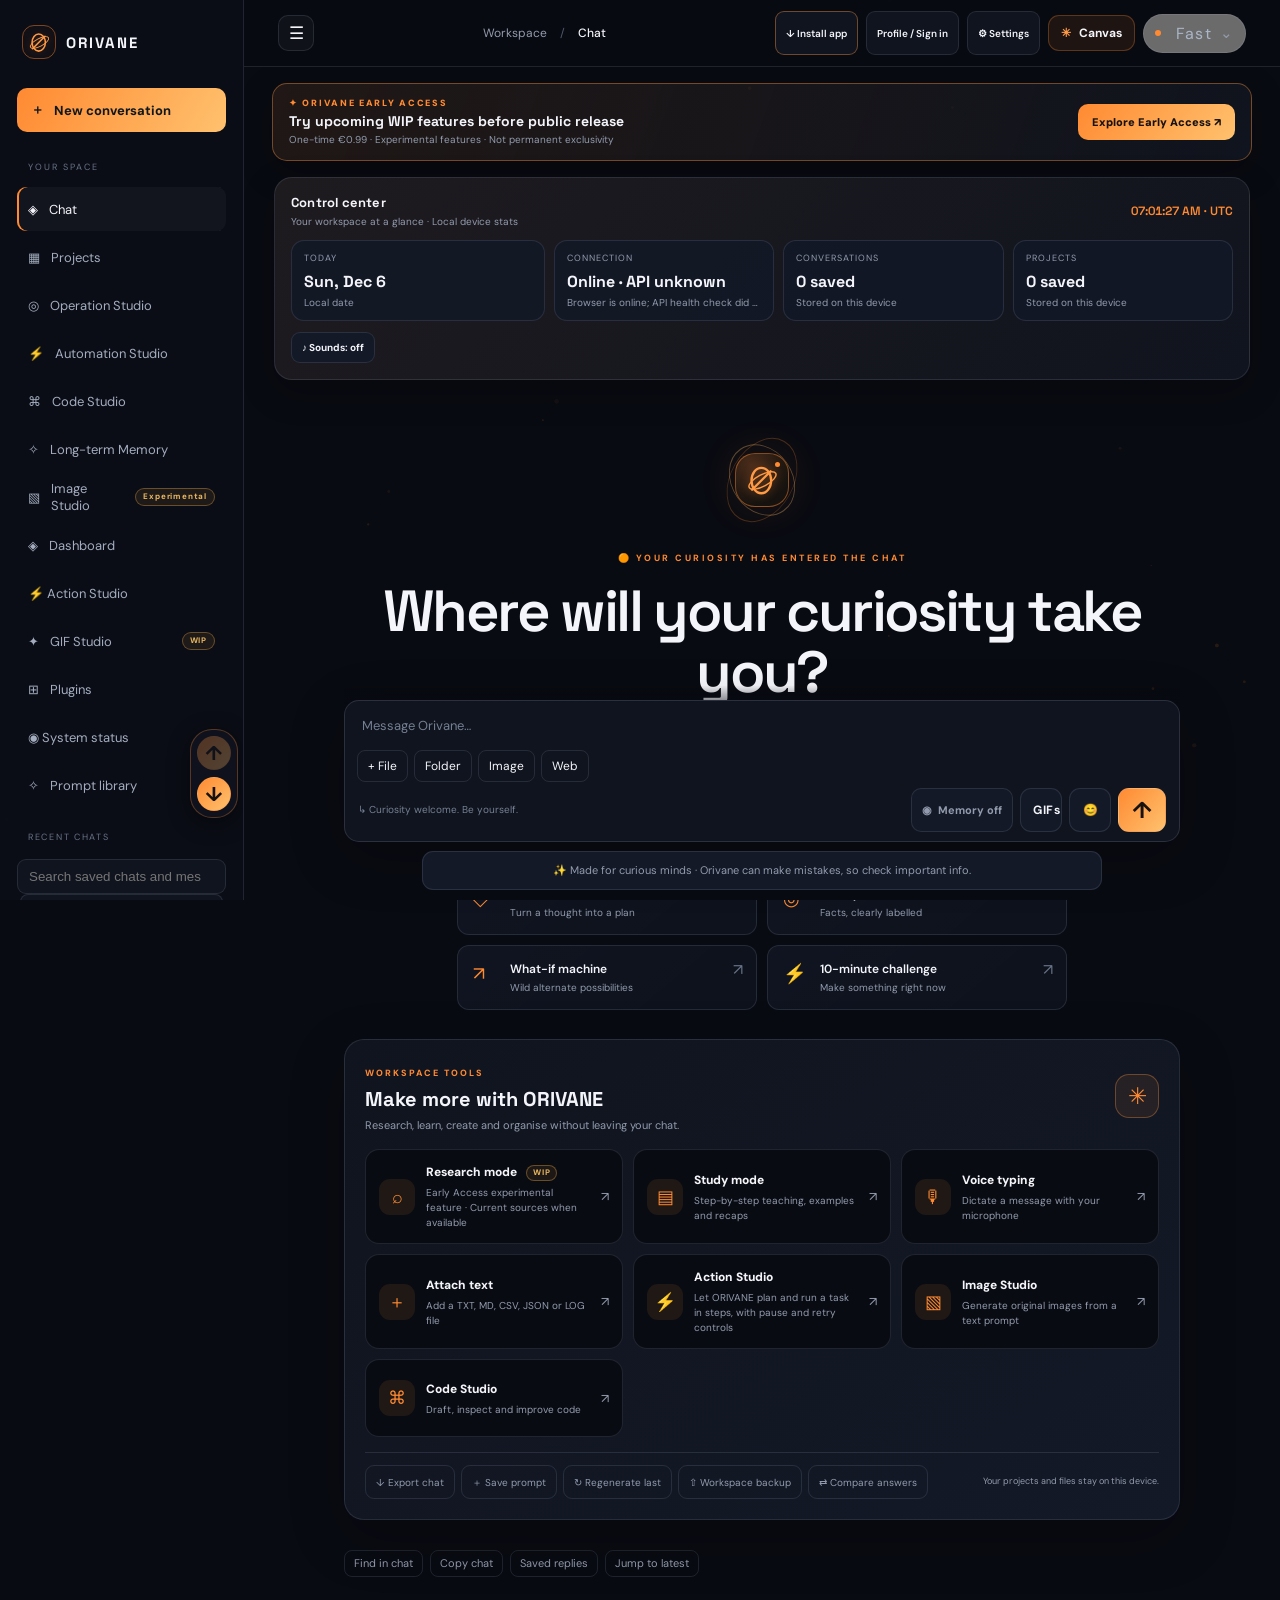
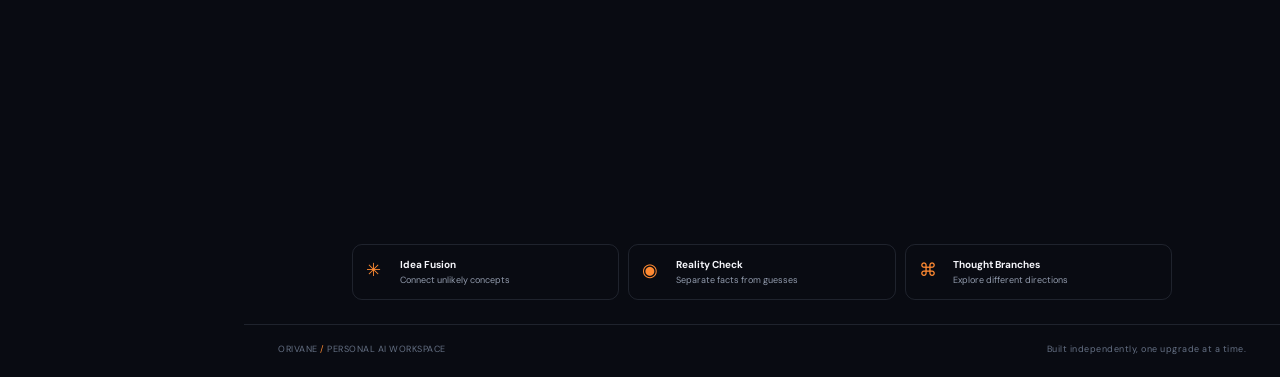
==== index.html @ a706a82d "Enable new rich chat tools and cover them with browser regression tests" ====
<!doctype html><html lang="en"><head><meta charset="UTF-8"><meta name="viewport" content="width=device-width,initial-scale=1"><meta name="theme-color" content="#100b08"><meta name="application-name" content="ORIVANE"><meta name="mobile-web-app-capable" content="yes"><meta name="apple-mobile-web-app-capable" content="yes"><meta name="apple-mobile-web-app-title" content="ORIVANE"><meta name="apple-mobile-web-app-status-bar-style" content="black-translucent"><link rel="manifest" href="./manifest.json"><link rel="icon" type="image/svg+xml" href="./orivane-icon.svg"><link rel="icon" href="data:image/svg+xml,%3Csvg xmlns=%22http://www.w3.org/2000/svg%22 viewBox=%220 0 64 64%22%3E%3Crect width=%2264%22 height=%2264%22 rx=%2218%22 fill=%22%23100b08%22/%3E%3Cellipse cx=%2230%22 cy=%2232%22 rx=%2217%22 ry=%2222%22 fill=%22none%22 stroke=%22%23ff8a32%22 stroke-width=%226%22/%3E%3Cpath d=%22M14 48 46 16%22 stroke=%22%23ffb15c%22 stroke-width=%226%22 stroke-linecap=%22round%22/%3E%3Cellipse cx=%2232%22 cy=%2232%22 rx=%2226%22 ry=%2210%22 fill=%22none%22 stroke=%22%23ffd09a%22 stroke-width=%223%22 transform=%22rotate(-28 32 32)%22/%3E%3C/svg%3E"><link rel="apple-touch-icon" href="data:image/svg+xml,%3Csvg xmlns=%22http://www.w3.org/2000/svg%22 viewBox=%220 0 64 64%22%3E%3Crect width=%2264%22 height=%2264%22 rx=%2216%22 fill=%22%23100b08%22/%3E%3Cpath d=%22M18 15h28v34H18z%22 fill=%22none%22 stroke=%22%23ff8a32%22 stroke-width=%225%22 rx=%2214%22/%3E%3Cpath d=%22M16 47 48 17%22 stroke=%22%23fff0df%22 stroke-width=%227%22 stroke-linecap=%22round%22/%3E%3Cellipse cx=%2232%22 cy=%2232%22 rx=%2227%22 ry=%2210%22 fill=%22none%22 stroke=%22%23ffb15c%22 stroke-width=%224%22 transform=%22rotate(-28 32 32)%22/%3E%3C/svg%3E"><meta name="description" content="ORIVANE is an independent experimental AI assistant and creative workspace for asking questions, exploring ideas, learning, and building projects."><meta name="keywords" content="ORIVANE, ORIVANE AI, AI assistant, creative AI workspace, idea assistant"><meta name="author" content="ORIVANE project"><meta name="robots" content="index,follow,max-image-preview:large"><link rel="canonical" href="https://jessicaridelle-beep.github.io/Nexus-ai/"><meta property="og:type" content="website"><meta property="og:site_name" content="ORIVANE"><meta property="og:title" content="ORIVANE — Independent AI Assistant"><meta property="og:description" content="An independent experimental AI assistant and creative workspace for questions, ideas, learning, and projects."><meta property="og:url" content="https://jessicaridelle-beep.github.io/Nexus-ai/"><meta name="twitter:card" content="summary"><meta name="twitter:title" content="ORIVANE — Independent AI Assistant"><meta name="twitter:description" content="Explore ideas, ask questions, learn, and build with ORIVANE."><script type="application/ld+json">{"@context":"https://schema.org","@graph":[{"@type":"WebSite","name":"ORIVANE","alternateName":"ORIVANE AI","url":"https://jessicaridelle-beep.github.io/Nexus-ai/","description":"An independent experimental AI assistant and creative workspace for questions, ideas, learning, and projects."},{"@type":"SoftwareApplication","name":"ORIVANE","alternateName":"ORIVANE AI","applicationCategory":"ProductivityApplication","operatingSystem":"Web","url":"https://jessicaridelle-beep.github.io/Nexus-ai/","description":"An independent experimental AI assistant and creative workspace for asking questions, exploring ideas, learning, and building projects.","offers":{"@type":"Offer","price":"0","priceCurrency":"EUR"},"featureList":["AI chat","Idea exploration","Learning support","Creative project planning"]}]}</script><title>ORIVANE AI — Independent AI Assistant & Creative Workspace</title><link rel="stylesheet" href="style.css?v=47"><link rel="stylesheet" href="motion.css?v=1"><link rel="stylesheet" href="control-center.css?v=1"><link rel="stylesheet" href="canvas.css?v=2"><link rel="stylesheet" href="owner-panel.css?v=3"></head><body>
<aside class="sidebar" id="sidebar"><a class="brand" href="#"><span class="brand-mark" aria-hidden="true"><svg viewBox="0 0 64 64"><ellipse cx="30" cy="32" rx="17" ry="22"/><path d="M14 48 46 16"/><ellipse class="logo-loop" cx="32" cy="32" rx="26" ry="10" transform="rotate(-28 32 32)"/></svg></span><span>ORI<span class="brand-accent">VANE</span></span></a><button class="new-chat" id="newChat">＋ <span>New conversation</span></button><div class="side-label">YOUR SPACE</div><button class="side-link active" data-view="chat">◈ <span>Chat</span></button><button class="side-link" data-view="projects" id="projectsOpen">▦ <span>Projects</span></button><button class="side-link" id="gifStudioOpen">✦ <span>GIF Studio</span> <span class="wip-badge">WIP</span></button><button class="side-link" id="pluginsOpen">⊞ <span>Plugins</span></button><button class="side-link" data-view="saved" id="savedPromptsOpen">✧ <span>Prompt library</span></button><div class="history-heading">RECENT CHATS</div><div id="chatHistory" class="chat-history"></div><div class="sidebar-bottom"><div class="online-dot"></div><div><b>Orivane core</b><small>Connected · Preview</small></div><button id="themeToggle" aria-label="Toggle light theme">◐</button></div></aside>
<main class="main"><header class="topbar"><button class="menu-button" id="menuButton">☰</button><div class="breadcrumbs">Workspace <span>/</span> <b id="currentPage">Chat</b></div><div class="top-right"><button type="button" class="header-action" id="profileOpen">Profile / Sign in</button><button type="button" class="header-action settings-action" id="settingsOpen" aria-label="Settings">⚙ Settings</button><button type="button" class="canvas-launcher" id="canvasOpen" title="Open your latest Canvas or start a new one"><span class="canvas-spark">✳</span> Canvas</button><div class="mode-picker-wrap"><button type="button" class="model-pill mode-picker" id="modePicker" aria-haspopup="listbox" aria-expanded="false"><i></i><span id="modePickerLabel">Fast</span><span aria-hidden="true">⌄</span></button><div class="mode-menu" id="modeMenu" role="listbox" aria-label="Choose response mode" hidden><button type="button" class="mode-option active" data-mode="fast" role="option" aria-selected="true"><b>⚡ Fast</b><small>Quick replies for everyday chat</small></button><button type="button" class="mode-option" data-mode="thinking" role="option" aria-selected="false"><b>◈ Thinking</b><small>More careful, step-by-step answers</small></button><button type="button" class="mode-option" data-mode="pro" role="option" aria-selected="false"><b>✦ Pro</b><small>Detailed responses for complex tasks</small></button><p class="mode-menu-note">Each mode can use its own configured model; otherwise it falls back to the default.</p></div></div></div></header>
<div class="early-access-banner" id="earlyAccessBanner"><div><span class="early-access-kicker">✦ ORIVANE EARLY ACCESS</span><b>Try upcoming WIP features before public release</b><small>One-time €0.99 · Experimental features · Not permanent exclusivity</small></div><button type="button" id="earlyAccessOpen">Explore Early Access <span aria-hidden="true">↗</span></button></div>
<section class="chat-shell"><div class="welcome" id="welcome"><div class="orb-wrap"><div class="orb-ring"></div><div class="orb-ring ring-two"></div><div class="orb-core"><svg viewBox="0 0 64 64" aria-hidden="true"><ellipse cx="30" cy="32" rx="17" ry="22"/><path d="M14 48 46 16"/><ellipse class="logo-loop" cx="32" cy="32" rx="26" ry="10" transform="rotate(-28 32 32)"/></svg><span></span></div></div><div class="welcome-kicker">🟠 YOUR CURIOSITY HAS ENTERED THE CHAT</div><h1>Where will your<br><span>curiosity take you?</span></h1><p>Ideas, questions, weird what-ifs — bring the chaos. I’ll bring the orange energy. 🧡</p><div class="suggestions"><button class="suggestion" data-prompt="Give me 10 genuinely unusual, fun ideas for something I could build or try, with a one-line explanation for each."><span>✳</span><b>Idea explosion</b><small>10 unexpected ideas</small><i>↗</i></button><button class="suggestion" data-prompt="Teach me something fascinating in a simple way, then give me a fun example."><span>⌘</span><b>Teach me anything</b><small>A quick mind-expander</small><i>↗</i></button><button class="suggestion" data-prompt="Help me turn a rough idea into a cool project. Ask only what you need, then make a clear step-by-step plan."><span>◇</span><b>Build an idea</b><small>Turn a thought into a plan</small><i>↗</i></button><button class="suggestion" data-prompt="Give me a reality check on an idea: what is true, what is uncertain, and what could go wrong?"><span>◎</span><b>Reality check</b><small>Facts, clearly labelled</small><i>↗</i></button><button class="suggestion" data-prompt="Take a boring everyday object and invent 5 surprising, funny, or futuristic uses for it."><span>↗</span><b>What-if machine</b><small>Wild alternate possibilities</small><i>↗</i></button><button class="suggestion" data-prompt="Give me a mini challenge I can finish in 10 minutes that helps me learn or create something. Keep it safe and fun."><span>⚡</span><b>10-minute challenge</b><small>Make something right now</small><i>↗</i></button></div></div><section class="tool-dock" aria-label="ORIVANE tools">
<div class="tool-dock-heading"><div><span class="tool-dock-eyebrow">WORKSPACE TOOLS</span><h2>Make more with ORIVANE</h2><p>Research, learn, create and organise without leaving your chat.</p></div><span class="tool-dock-mark">✳</span></div>
<div class="tool-dock-grid">
<button type="button" class="tool-card" id="researchMode" aria-pressed="false"><span class="tool-card-icon">⌕</span><span><b>Research mode <span class="wip-badge">WIP</span></b><small>Early Access experimental feature · Current sources when available</small></span><i>↗</i></button>
<button type="button" class="tool-card" id="studyMode" aria-pressed="false"><span class="tool-card-icon">▤</span><span><b>Study mode</b><small>Step-by-step teaching, examples and recaps</small></span><i>↗</i></button>
<button type="button" class="tool-card" id="voiceInput"><span class="tool-card-icon">🎙</span><span><b>Voice typing</b><small>Dictate a message with your microphone</small></span><i>↗</i></button>
<button type="button" class="tool-card" id="attachTextButton"><span class="tool-card-icon">＋</span><span><b>Attach text</b><small>Add a TXT, MD, CSV, JSON or LOG file</small></span><i>↗</i></button>


<button type="button" class="tool-card" id="actionStudioToolOpen"><span class="tool-card-icon">⚡</span><span><b>Action Studio</b><small>Let ORIVANE plan and run a task in steps, with pause and retry controls</small></span><i>↗</i></button><button type="button" class="tool-card" data-studio-launch="image"><span class="tool-card-icon">▧</span><span><b>Image Studio</b><small>Generate original images from a text prompt</small></span><i>↗</i></button><button type="button" class="tool-card" data-studio-launch="code"><span class="tool-card-icon">⌘</span><span><b>Code Studio</b><small>Draft, inspect and improve code</small></span><i>↗</i></button>

</div>
<div class="tool-dock-footer"><div class="tool-quick-actions"><button type="button" id="exportChat">↓ Export chat</button><button type="button" id="savePrompt">＋ Save prompt</button><button type="button" id="regenerateLast">↻ Regenerate last</button></div><span class="tool-dock-note">Your projects and files stay on this device.</span></div>
<input id="attachTextInput" type="file" accept=".txt,.md,.csv,.json,.log" hidden>
</section><div class="chat-content" id="chatContent" aria-live="polite"></div><section class="voice-mode" id="voiceMode" hidden aria-label="ORIVANE Voice Mode">
 <div class="voice-mode-top"><div><span class="voice-mode-kicker">ORIVANE LIVE</span><h2>Voice mode</h2><p>Talk naturally. ORIVANE will answer aloud.</p></div><button type="button" id="voiceModeClose" aria-label="Close voice mode">×</button></div>
 <div class="voice-orb" id="voiceOrb"><span>O</span></div>
 <div class="voice-mode-status" id="voiceModeStatus" role="status">Tap Start listening when you're ready.</div>
 <div class="voice-transcript" id="voiceTranscript" aria-live="polite">Your speech will appear here…</div>
 <div class="voice-mode-actions"><button type="button" id="voiceListen">🎙 Start listening</button><button type="button" id="voiceSend" disabled>Send message ↑</button></div>
 <p class="voice-mode-hint">You can review the transcript before sending. Voice recognition depends on your browser.</p>
 </section>
<div class="composer-wrap"><form id="chatForm" class="chat-form"><textarea id="promptInput" rows="1" placeholder="Message Orivane…" autocomplete="off" aria-label="Your message"></textarea><div class="composer-bottom"><span>↳ <span id="composerHint">Curiosity welcome. Be yourself.</span></span><div class="composer-tools"><button type="button" id="memoryButton" class="tool-button memory-button" aria-label="Toggle memory" title="Save conversation memory">MEM OFF</button><button type="button" id="gifButton" class="tool-button gif-button" aria-label="Search and send GIFs" aria-controls="gifPanel" aria-expanded="false" title="Search GIFs">GIFs</button><button type="button" id="emojiButton" class="tool-button" aria-label="Insert emoji" title="Add emoji">😊</button><button type="submit" aria-label="Send message">↑</button></div></div></form><div class="gif-panel gif-picker" id="gifPanel" role="dialog" aria-label="Choose a GIF" aria-modal="false" hidden>
<div class="gif-panel-head"><div><b>GIFs</b><small>Choose one — it sends straight to chat.</small></div><button type="button" id="closeGif" aria-label="Close GIF picker">×</button></div>
<form id="gifForm" class="gif-search-form"><label class="sr-only" for="gifQuery">Search GIFs</label><input id="gifQuery" type="search" placeholder="Search GIFs…" autocomplete="off"><button type="submit">Search</button></form>
<div class="gif-create-entry"><span>Want something original?</span><button type="button" id="openGifCreator">✦ Create a GIF</button></div><section class="gif-create-view" id="gifCreateView" hidden><button type="button" class="gif-back" id="gifCreatorBack">← Back to KLIPY</button><h3>Create an animated GIF</h3><p>Describe what you want to see.</p><form id="gifCreateForm"><textarea id="gifCreatePrompt" rows="3" maxlength="500" placeholder="A tiny robot doing a victory dance…" required></textarea><button type="submit" id="gifCreateSubmit">✦ Generate GIF</button></form><div class="gif-create-status" id="gifCreateStatus" role="status"></div><div class="gif-create-result" id="gifCreateResult" hidden><img id="gifCreatePreview" alt="Generated animated GIF preview"><p>Do you want to put this GIF in the chat?</p><div class="gif-create-actions"><button type="button" id="gifAddToChat">✓ Add to chat</button><button type="button" id="gifRecreate">↻ Re-create another GIF</button></div></div></section><div class="gif-categories" aria-label="Popular GIF searches"><button type="button" data-gif-search="funny reaction">😂 Funny</button><button type="button" data-gif-search="cat">🐱 Cats</button><button type="button" data-gif-search="gaming">🎮 Gaming</button><button type="button" data-gif-search="happy dance">💃 Dance</button><button type="button" data-gif-search="wow surprised">😮 Wow</button><button type="button" data-gif-search="bruh">💀 Bruh</button></div>
<div class="gif-status" id="gifStatus" role="status">Loading popular GIFs…</div><div class="gif-results" id="gifResults" aria-label="GIF results"></div>
</div><div class="chat-note">✨ Made for curious minds · Orivane can make mistakes, so check important info.</div></div></section>
<section class="feature-strip"><div><span class="strip-icon">✳</span><b>Idea Fusion</b><small>Connect unlikely concepts</small></div><div><span class="strip-icon">◉</span><b>Reality Check</b><small>Separate facts from guesses</small></div><div><span class="strip-icon">⌘</span><b>Thought Branches</b><small>Explore different directions</small></div></section><footer><span>ORIVANE <span class="brand-accent">/</span> PERSONAL AI WORKSPACE</span><span>Built independently, one upgrade at a time.</span></footer></main>
<div class="early-access-overlay" id="earlyAccessOverlay" hidden><section class="early-access-modal" role="dialog" aria-modal="true" aria-labelledby="earlyAccessTitle"><button type="button" class="early-access-close" id="earlyAccessClose" aria-label="Close">×</button><div class="early-access-mark">✦</div><span class="early-access-kicker">ORIVANE · EXPERIMENTAL PROGRAM</span><h2 id="earlyAccessTitle">Early Access Pass</h2><p class="early-access-lead">Get the chance to try upcoming ORIVANE features before they're released to everyone.</p><div class="early-access-price">€0.99 <small>one-time payment · no subscription</small></div><div class="early-access-warning"><b>⚠️ Warning — Work in Progress</b><p>These features are still being developed. Expect bugs, glitches, incomplete functionality and unexpected issues. Features may change or temporarily become unavailable.</p></div><div class="early-access-public"><b>📢 Public release notice</b><p>WIP means these are upcoming features. They will eventually be released to the public and become available to everyone. Early Access lets you try them first; it does not give permanent exclusive access.</p></div><div class="early-access-features"><b>Experimental features</b><div id="earlyAccessFeatureList" class="early-access-feature-list"><div class="early-access-feature-item"><b>Image Studio</b><small>Generate original images from text prompts using ORIVANE AI.</small></div></div></div><div class="early-access-account" id="earlyAccessAccountStatus" role="status">Checking your account…</div><button type="button" class="early-access-buy" id="earlyAccessBuy" disabled>Checkout not configured yet</button><p class="early-access-foot">Purchases will only be enabled after secure payment verification is configured. No payment is being taken right now.</p></section></div>
<div class="overlay" id="profileOverlay" hidden><section class="dialog profile-dialog" role="dialog" aria-modal="true" aria-labelledby="profileTitle"><button class="dialog-close" data-close="profileOverlay" aria-label="Close">×</button><div class="dialog-mark">O</div><h2 id="profileTitle">Your ORIVANE profile</h2><p class="dialog-sub">Create an account or sign in. Your password is protected by server-side hashing.</p><form id="profileForm"><label for="profileName">Username</label><input id="profileName" maxlength="24" autocomplete="username" placeholder="3–24 letters, numbers or underscores" required><label for="profilePassword">Password</label><input id="profilePassword" type="password" minlength="10" maxlength="128" autocomplete="new-password" placeholder="At least 10 characters" required><button class="dialog-primary" id="profileSubmit" type="submit">Create account</button></form><button type="button" id="profileModeSwitch">Already have an account? Sign in</button><div class="auth-divider">OR</div><button type="button" class="google-signin" id="googleSignin" disabled><span>G</span> Continue with Google <small>Setup required</small></button><button type="button" id="profileSignout" hidden>Sign out</button><p class="dialog-foot" id="profileStatus">Your account settings are protected.</p></section></div>
<div class="overlay" id="settingsOverlay" hidden><section class="dialog settings-dialog" role="dialog" aria-modal="true" aria-labelledby="settingsTitle"><button class="dialog-close" data-close="settingsOverlay" aria-label="Close">×</button><h2 id="settingsTitle">Settings</h2><p class="dialog-sub">Make ORIVANE feel like yours.</p><nav class="settings-tabs"><button class="active" data-settings-tab="personal">Personalisation</button><button data-settings-tab="appearance">Appearance</button><button data-settings-tab="privacy">Privacy</button></nav><div class="settings-pane" data-settings-pane="personal"><label for="appLanguage">App language</label><select id="appLanguage"><option value="auto" selected>Device language (Automatic)</option><option value="en">English</option><option value="fr">Français</option><option value="nl">Nederlands</option><option value="de">Deutsch</option><option value="es">Español</option></select><p class="settings-help">Use your device language automatically, or choose one manually. English is the fallback.</p><label for="displayName">What should ORIVANE call you?</label><input id="displayName" maxlength="30" placeholder="Your preferred name"><label for="customInstructions">Custom instructions</label><textarea id="customInstructions" rows="3" maxlength="500" placeholder="How should ORIVANE respond?"></textarea><label for="responseStyle">Response style</label><select id="responseStyle"><option value="balanced">Balanced</option><option value="friendly">Friendly and casual</option><option value="concise">Short and concise</option><option value="detailed">Detailed and thorough</option></select><label class="check-row"><input id="useName" type="checkbox"> Use my preferred name in replies</label></div><div class="settings-pane" data-settings-pane="appearance" hidden><label for="themeChoice">Theme</label><select id="themeChoice"><option value="dark">Dark</option><option value="light">Light</option></select><p class="settings-help">Your appearance preference is saved on this device.</p></div><div class="settings-pane" data-settings-pane="privacy" hidden><label class="check-row"><input id="memorySetting" type="checkbox"> Save recent chats on this device</label><p class="settings-help">Local memory stores up to 30 recent messages in this browser. It is not cloud-synced.</p><button type="button" class="danger-button" id="clearMemory">Clear saved memory</button></div><div class="settings-footer"><span id="settingsStatus">Changes save on this device.</span><button class="dialog-primary" id="saveSettings" type="button">Save settings</button></div></section></div>
<div class="overlay" id="commandPaletteOverlay" hidden><section class="dialog settings-dialog command-dialog" role="dialog" aria-modal="true" aria-labelledby="commandTitle"><button class="dialog-close" data-close="commandPaletteOverlay" aria-label="Close">×</button><h2 id="commandTitle">Quick actions</h2><p class="dialog-sub">Choose a tool and ORIVANE will prepare the prompt.</p><div class="command-grid"><button data-command="Explain this simply, using an example and a short recap.">Explain simply</button><button data-command="Give me a structured, practical plan with clear steps.">Make a plan</button><button data-command="Critically review this idea. Identify strengths, weaknesses, assumptions and improvements.">Review an idea</button><button data-command="Summarize the conversation so far into key points and next steps.">Summarize chat</button><button data-command="Turn this into a clear checklist with priorities.">Make a checklist</button><button data-command="Brainstorm 10 creative alternatives and rank them by usefulness.">Brainstorm</button><button data-command="Teach me this topic step by step, check my understanding, and finish with 3 practice questions.">Teach me</button><button data-command="Rewrite this to be clearer while preserving my meaning.">Improve writing</button></div></section></div><div class="overlay" id="promptOverlay" hidden><section class="dialog settings-dialog" role="dialog" aria-modal="true" aria-labelledby="promptLibraryTitle"><button class="dialog-close" id="promptClose" aria-label="Close">×</button><h2 id="promptLibraryTitle">Prompt library</h2><p class="dialog-sub">Your saved prompts, stored on this device.</p><div id="promptLibraryList" class="prompt-library-list"></div></section></div><script src="script.js?v=70"></script><script src="gif-accessibility.js?v=3"></script><script src="features.js?v=4"></script><script src="workspace.js?v=25"></script><script src="gif-picker.js?v=20"></script><script src="studios.js?v=43"></script><script src="install.js?v=1"></script><script src="motion.js?v=1"></script><script src="control-center.js?v=3"></script><script src="canvas.js?v=2"></script><script src="owner-panel.js?v=35"></script><script src="feature-suite.js?v=3"></script></body></html>
---- style.css ----
@import url('https://fonts.googleapis.com/css2?family=DM+Sans:wght@400;500;600;700&family=Space+Grotesk:wght@400;500;600;700&display=swap');
:root{color-scheme:dark;--bg:#090b12;--panel:#10141e;--panel2:#131927;--text:#f4f5fa;--muted:#929bad;--accent:#ff8a32;--accent2:#ffc16e;--line:rgba(188,200,226,.13);--shadow:rgba(0,0,0,.22)}
*{box-sizing:border-box}html{scroll-behavior:smooth}body{margin:0;background:var(--bg);color:var(--text);font-family:'DM Sans',sans-serif;min-height:100vh;overflow-x:hidden}button,a{font:inherit}button{color:inherit;cursor:pointer}a{color:inherit;text-decoration:none}.ambient{position:fixed;width:390px;height:390px;border-radius:50%;filter:blur(120px);opacity:.1;pointer-events:none;z-index:-1}.ambient-one{background:#ff7a24;top:-170px;right:5%}.ambient-two{background:#ffb35c;bottom:-220px;left:20%}.sidebar{position:fixed;inset:0 auto 0 0;width:244px;background:rgba(12,15,23,.92);border-right:1px solid var(--line);padding:25px 17px;display:flex;flex-direction:column;z-index:10;backdrop-filter:blur(18px)}.brand{display:flex;align-items:center;gap:10px;font:700 15px 'Space Grotesk';letter-spacing:2px;padding:0 5px 29px}.brand-mark{width:34px;height:34px;display:grid;place-items:center;border:1px solid #ff8a3277;border-radius:12px;color:var(--accent);box-shadow:inset 0 0 16px #ff8a3210}.brand-mark svg{width:25px;height:25px;fill:none;stroke:currentColor;stroke-width:4;stroke-linecap:round;stroke-linejoin:round}.brand-mark .logo-loop{stroke-width:2.4}.brand-accent{color:var(--accent)}.new-chat{display:flex;align-items:center;gap:10px;background:linear-gradient(120deg,#ff8a32,#ffc16e);color:#10171a;border:0;border-radius:10px;padding:13px 14px;font-size:13px;font-weight:700;text-align:left;margin-bottom:29px}.side-label{font-size:9px;letter-spacing:2px;color:#687286;padding:0 11px 12px}.side-link{width:100%;display:flex;align-items:center;gap:11px;background:transparent;border:0;border-radius:9px;text-align:left;padding:12px 11px;color:#a3adbf;font-size:13px;margin:2px 0}.side-link.active,.side-link:hover{background:#ffffff09;color:var(--text)}.side-link.active{box-shadow:inset 2px 0 var(--accent)}.soon{margin-left:auto;font-size:8px;letter-spacing:1px;color:#758093}.sidebar-bottom{margin-top:auto;border-top:1px solid var(--line);padding:19px 3px 0;display:flex;align-items:center;gap:9px}.online-dot{width:8px;height:8px;border-radius:50%;background:var(--accent);box-shadow:0 0 12px #ff8a3277}.sidebar-bottom b,.sidebar-bottom small{display:block}.sidebar-bottom b{font-size:11px}.sidebar-bottom small{color:var(--muted);font-size:10px;margin-top:3px}.sidebar-bottom button{margin-left:auto;background:transparent;border:1px solid var(--line);border-radius:8px;width:31px;height:31px}.main{margin-left:244px;min-height:100vh;display:flex;flex-direction:column}.topbar{height:67px;border-bottom:1px solid var(--line);display:flex;align-items:center;justify-content:space-between;padding:0 34px}.breadcrumbs{font-size:12px;color:var(--muted)}.breadcrumbs span{padding:0 10px;color:#4e586a}.breadcrumbs b{color:var(--text);font-weight:500}.model-pill{font-size:9px;letter-spacing:1.2px;color:#aab5c7;border:1px solid var(--line);border-radius:20px;padding:8px 11px}.model-pill i{display:inline-block;width:6px;height:6px;border-radius:50%;background:var(--accent);margin-right:7px}.menu-button{display:none;background:transparent;border:0;font-size:20px}.chat-shell{width:min(900px,100%);margin:0 auto;flex:1;display:flex;flex-direction:column;padding:25px 32px 0;min-height:calc(100vh - 180px)}.welcome{text-align:center;margin:auto 0 25px;padding-top:25px}.orb-wrap{width:92px;height:92px;margin:0 auto 26px;position:relative;display:grid;place-items:center}.orb-ring{position:absolute;border:1px solid #ff8a3230;border-radius:50%;inset:1px;transform:rotate(30deg) scaleX(.7)}.ring-two{inset:8px;border-color:#ffc16e4d;transform:rotate(-35deg) scaleX(.8)}.orb-core{width:54px;height:54px;border-radius:20px;background:radial-gradient(circle at 30% 20%,#4a2c1a,#15120f 75%);border:1px solid #ff8a3277;display:grid;place-items:center;color:var(--accent);box-shadow:0 0 40px #ff8a321a;position:relative}.orb-core svg{width:37px;height:37px;fill:none;stroke:currentColor;stroke-width:4;stroke-linecap:round;stroke-linejoin:round}.orb-core .logo-loop{stroke-width:2.5}.orb-core span{position:absolute;width:5px;height:5px;border-radius:50%;background:var(--accent);right:8px;top:8px}.welcome-kicker{font-size:9px;letter-spacing:2.5px;color:var(--accent);font-weight:700}.welcome h1{font:600 clamp(38px,5vw,58px)/1.06 'Space Grotesk';letter-spacing:-2.6px;margin:17px 0 14px}.welcome h1 span{background:linear-gradient(100deg,var(--accent),var(--accent2));background-clip:text;-webkit-background-clip:text;color:transparent}.welcome>p{max-width:440px;margin:0 auto;color:var(--muted);font-size:13px;line-height:1.8}.suggestions{display:grid;grid-template-columns:repeat(2,minmax(0,1fr));gap:10px;max-width:610px;margin:30px auto 0;text-align:left}.suggestion{position:relative;display:grid;grid-template-columns:28px 1fr;grid-template-rows:auto auto;gap:4px 9px;padding:15px;background:linear-gradient(140deg,#131927b8,#0e121c);border:1px solid var(--line);border-radius:12px;text-align:left;transition:transform .18s,border-color .18s}.suggestion:hover{transform:translateY(-2px);border-color:#ff8a3255}.suggestion>span{grid-row:1/3;color:var(--accent);font-size:19px}.suggestion b{font-size:12px;font-weight:600}.suggestion small{font-size:10px;color:var(--muted)}.suggestion i{position:absolute;right:13px;top:13px;color:#677286;font-style:normal}.chat-content{display:flex;flex-direction:column;gap:18px;padding:8px 0 28px}.assistant-message{display:flex;gap:12px;max-width:760px;align-items:flex-start}.message-icon{flex:none;width:30px;height:30px;border-radius:10px;display:grid;place-items:center;background:#1c2c2b;border:1px solid #ff8a322b;color:var(--accent);font:700 15px 'Space Grotesk'}.message-body{padding-top:2px;min-width:0}.message-body b{font-size:12px}.message-body p{margin:6px 0 0;color:#c2c9d6;font-size:13px;line-height:1.8;white-space:pre-wrap;overflow-wrap:anywhere}.user-message{align-self:flex-end;max-width:80%;padding:12px 15px;border:1px solid #ffc16e26;background:#202538;border-radius:13px 13px 3px 13px;color:#f1f1fa;font-size:13px;line-height:1.7;overflow-wrap:anywhere}.composer-wrap{position:sticky;bottom:0;padding:15px 0 10px;background:linear-gradient(180deg,transparent,var(--bg) 18%)}.chat-form{border:1px solid #adb9d32b;background:var(--panel);border-radius:15px;padding:11px 12px 9px;box-shadow:0 15px 55px var(--shadow)}.chat-form:focus-within{border-color:#ff8a3266}.chat-form textarea{display:block;width:100%;resize:none;min-height:28px;max-height:160px;background:transparent;border:0;outline:0;color:var(--text);font:13px/1.6 'DM Sans';padding:4px 5px 9px}.chat-form textarea::placeholder{color:#747f93}.composer-bottom{display:flex;align-items:center;justify-content:space-between;color:#758094;font-size:10px;padding:2px 1px 0}.composer-bottom button{width:34px;height:34px;border:0;border-radius:10px;background:linear-gradient(130deg,var(--accent),var(--accent2));color:#10171a;font-size:22px;font-weight:600}.composer-bottom button:disabled{opacity:.55;cursor:wait}.chat-note{text-align:center;font-size:9px;color:#626d80;padding:10px 0 0}.feature-strip{width:min(820px,calc(100% - 64px));margin:8px auto 24px;display:grid;grid-template-columns:repeat(3,1fr);gap:9px}.feature-strip>div{border:1px solid var(--line);border-radius:10px;padding:13px;display:grid;grid-template-columns:26px 1fr;gap:3px 8px}.strip-icon{grid-row:1/3;color:var(--accent);font-size:18px}.feature-strip b{font-size:10px}.feature-strip small{font-size:9px;color:var(--muted)}footer{display:flex;justify-content:space-between;gap:12px;padding:18px 34px 22px;border-top:1px solid var(--line);font-size:9px;color:#657084;letter-spacing:.5px}.light{color-scheme:light;--bg:#f4f6f7;--panel:#fff;--panel2:#edf1f2;--text:#182027;--muted:#65717d;--line:rgba(33,47,60,.15);--shadow:rgba(30,45,50,.08)}.light .sidebar{background:#f7f9f9}.light .new-chat{color:#17211f}.light .suggestion{background:#fff}.light .user-message{background:#e9e8f5;color:#242333}.light .message-body p{color:#394450}.light .chat-form{background:#fff}.light .orb-core{background:radial-gradient(circle at 30% 20%,#ffe0c4,#fff)}.light .sidebar-bottom button{color:var(--text)}.light .feature-strip>div{background:#ffffff80}
@media(max-width:800px){.sidebar{transform:translateX(-100%);transition:transform .22s;width:260px;box-shadow:15px 0 60px #0005}.sidebar.open{transform:translateX(0)}.main{margin-left:0}.topbar{padding:0 18px;height:60px;gap:14px;justify-content:flex-start}.menu-button{display:block}.top-right{margin-left:auto}.model-pill{font-size:8px;padding:7px}.chat-shell{padding:15px 17px 0;min-height:calc(100vh - 160px)}.welcome{padding-top:10px}.welcome h1{font-size:clamp(38px,9vw,52px)}.suggestions{margin-top:23px}.suggestion{padding:12px 10px;grid-template-columns:22px 1fr}.suggestion b{font-size:11px}.suggestion small{font-size:9px}.feature-strip{width:calc(100% - 34px);grid-template-columns:1fr;margin-top:10px}.feature-strip>div{padding:10px}footer{padding:17px;flex-direction:column;font-size:8px}.user-message{max-width:90%}}
@media(max-height:760px){.welcome{margin-top:20px}.orb-wrap{width:68px;height:68px;margin-bottom:18px}.orb-core{width:43px;height:43px;border-radius:15px;font-size:23px}.welcome h1{font-size:clamp(35px,4vw,48px)}.suggestions{margin-top:18px}.suggestion{padding:12px}}
@media(prefers-reduced-motion:no-preference){.orb-core{animation:float 5s ease-in-out infinite}@keyframes float{50%{transform:translateY(-5px)}}}
/* ORIVANE orange brand override */
:root{--accent:#ff8a32;--accent2:#ffc16e}.brand-mark,.orb-core,.message-icon{color:#ff9a45;border-color:#ff8a3277}.orb-ring{border-color:#ff8a3240}.ring-two{border-color:#ffc16e55}.side-link.active{box-shadow:inset 2px 0 #ff8a32}.suggestion:hover{border-color:#ff8a3277}.chat-form:focus-within{border-color:#ff8a3288}.message-icon{background:#2b1c13;border-color:#ff8a3240}.composer-bottom button{background:linear-gradient(130deg,#ff8a32,#ffc16e)}.light .message-icon{background:#fff0e3}

/* ORIVANE 2.0: playful composer + reliable orange branding */
.composer-tools{display:flex;align-items:center;gap:7px}
.composer-tools .tool-button{height:32px;min-width:34px;padding:0 9px;border:1px solid var(--line);border-radius:9px;background:transparent;color:var(--text);font-size:16px}
.composer-tools .gif-button{font-size:10px;font-weight:800;letter-spacing:.5px;color:var(--accent);border-color:#ff8a3266}
.composer-tools .tool-button:hover{background:#ff8a321c;border-color:#ff8a32}
.chat-content .assistant-message:last-child .message-body p{animation:message-in .2s ease-out}
@keyframes message-in{from{opacity:.65;transform:translateY(3px)}to{opacity:1;transform:translateY(0)}}
.brand-mark svg,.orb-core svg{filter:drop-shadow(0 0 4px #ff8a3240)}
@media(max-width:420px){.composer-tools{gap:4px}.composer-tools .tool-button{min-width:30px;padding:0 6px}.composer-bottom{font-size:9px}}

/* ORIVANE 2.1 polish, motion and utility states */
[hidden]{display:none!important}
.memory-button{font-size:9px!important;font-weight:800!important;letter-spacing:.4px;color:var(--muted)!important}
.memory-button.memory-on{color:#ffad63!important;border-color:#ff8a3299!important;background:#ff8a3219!important}
.gif-panel{margin:8px 0 0;padding:14px;border:1px solid #ff8a3255;border-radius:13px;background:var(--panel);animation:panel-in .18s ease-out}
.gif-panel-head{display:flex;justify-content:space-between;align-items:center;font-size:12px;margin-bottom:10px}
.gif-panel-head button{border:0;background:transparent;font-size:22px;color:var(--muted)}
#gifForm{display:flex;gap:8px}
#gifForm input{min-width:0;flex:1;border:1px solid var(--line);border-radius:9px;background:var(--bg);color:var(--text);padding:10px;font:12px 'DM Sans';outline:none}
#gifForm input:focus{border-color:var(--accent)}
#gifForm button{border:0;border-radius:9px;padding:0 12px;background:linear-gradient(130deg,var(--accent),var(--accent2));color:#17120e;font-size:11px;font-weight:700}
.gif-panel p{font-size:10px;color:var(--muted);line-height:1.6;margin:10px 0 0}
.message-actions{margin-top:7px}
.message-actions button{border:1px solid var(--line);border-radius:7px;padding:4px 8px;background:transparent;color:var(--muted);font-size:10px}
.message-actions button:hover{color:var(--accent);border-color:#ff8a3266}
.message-link{display:inline-block;margin:4px 0;color:var(--accent2);text-decoration:underline;text-underline-offset:3px;font-size:12px}
@keyframes panel-in{from{opacity:0;transform:translateY(5px)}to{opacity:1;transform:translateY(0)}}
@media(prefers-reduced-motion:reduce){*,*::before,*::after{scroll-behavior:auto!important;animation:none!important;transition:none!important}}
@media(max-width:420px){#gifForm{flex-direction:column}#gifForm button{padding:10px}}

/* ORIVANE profile and settings interface */
.header-action{border:1px solid var(--line);background:var(--panel);color:var(--text);border-radius:9px;padding:8px 10px;font-size:10px;font-weight:600;white-space:nowrap}
.header-action:hover{border-color:#ff8a3277;color:var(--accent)}
.top-right{display:flex;align-items:center;gap:8px}
.overlay{position:fixed;inset:0;z-index:50;background:#05070bd9;backdrop-filter:blur(8px);display:grid;place-items:center;padding:16px}
.dialog{position:relative;width:min(460px,100%);max-height:min(85vh,760px);overflow:auto;background:var(--panel);border:1px solid var(--line);border-radius:18px;padding:27px;box-shadow:0 25px 90px #0008;animation:panel-in .18s ease-out}
.settings-dialog{width:min(560px,100%)}
.dialog-close{position:absolute;right:15px;top:12px;border:0;background:transparent;color:var(--muted);font-size:25px}
.dialog-mark{width:42px;height:42px;border-radius:13px;display:grid;place-items:center;background:#ff8a3219;border:1px solid #ff8a3255;color:var(--accent);font:700 21px 'Space Grotesk'}
.dialog h2{font:600 24px 'Space Grotesk';margin:15px 0 5px}
.dialog-sub,.dialog-foot,.settings-help{font-size:11px;color:var(--muted);line-height:1.6}
.dialog form{display:grid;gap:8px;margin-top:20px}
.dialog label{font-size:11px;color:var(--muted);font-weight:600;margin-top:7px}
.dialog input:not([type=checkbox]),.dialog textarea,.dialog select{width:100%;padding:11px 12px;border:1px solid var(--line);border-radius:9px;background:var(--bg);color:var(--text);font:12px 'DM Sans';outline:none}
.dialog input:focus,.dialog textarea:focus,.dialog select:focus{border-color:var(--accent)}
.dialog input:disabled{opacity:.45;cursor:not-allowed}
.dialog-primary{border:0;border-radius:9px;padding:11px 15px;background:linear-gradient(130deg,var(--accent),var(--accent2));color:#17120e;font-size:11px;font-weight:800}
.auth-divider{text-align:center;color:var(--muted);font-size:10px;margin:15px 0}
.google-signin{width:100%;border:1px solid var(--line);border-radius:9px;padding:11px;background:transparent;color:var(--text);font-size:11px;display:flex;align-items:center;justify-content:center;gap:10px}
.google-signin span{font-weight:800;font-size:16px;color:#4285f4}.google-signin small{color:var(--muted);font-size:9px}.google-signin:disabled{opacity:.65;cursor:not-allowed}
.dialog-foot{margin-top:14px}
.settings-tabs{display:flex;gap:5px;border-bottom:1px solid var(--line);margin:20px 0 16px;padding-bottom:9px}
.settings-tabs button{border:0;background:transparent;color:var(--muted);font-size:11px;padding:8px 10px;border-radius:8px}
.settings-tabs button.active{background:#ff8a321b;color:var(--accent)}
.settings-pane{display:grid;gap:9px}
.settings-pane[hidden]{display:none}
.check-row{display:flex;align-items:center;gap:9px;margin:10px 0!important}
.check-row input{accent-color:var(--accent)}
.settings-footer{display:flex;align-items:center;justify-content:space-between;gap:12px;border-top:1px solid var(--line);margin-top:22px;padding-top:15px}
.settings-footer span{font-size:10px;color:var(--muted)}
.danger-button{justify-self:start;border:1px solid #e36b6b66;background:#e36b6b12;color:#e88a8a;border-radius:8px;padding:9px 11px;font-size:10px}
.memory-button{font-size:7px!important;letter-spacing:.2px!important;padding:0 5px!important;min-width:30px!important;height:27px!important}
@media(max-width:800px){.topbar{gap:8px}.top-right{gap:5px}.header-action{padding:7px 8px;font-size:9px}.model-pill{display:none}.dialog{padding:22px}}

/* ORIVANE GIF Studio */
.gif-panel-head>div{display:grid;gap:3px}.gif-panel-head small{font-size:9px;color:var(--muted);font-weight:400}
.gif-shortcuts{display:flex;flex-wrap:wrap;gap:6px;margin:10px 0}
.gif-shortcuts button{border:1px solid var(--line);border-radius:20px;background:transparent;color:var(--muted);padding:6px 9px;font-size:10px}
.gif-shortcuts button:hover{border-color:var(--accent);color:var(--accent)}
.gif-url-label{display:block;color:var(--muted);font-size:10px;margin:12px 0 6px}
.gif-url-row{display:flex;gap:7px}.gif-url-row input{min-width:0;flex:1;border:1px solid var(--line);border-radius:9px;background:var(--bg);color:var(--text);padding:10px;font:11px 'DM Sans'}
.gif-url-row button,.gif-panel-actions button{border:1px solid var(--line);border-radius:9px;padding:8px 11px;background:transparent;color:var(--text);font-size:10px;font-weight:700}
.gif-preview{margin-top:10px;min-height:70px;padding:8px;border:1px dashed var(--line);border-radius:10px;text-align:center}
.gif-preview img{max-width:100%;max-height:190px;border-radius:7px;object-fit:contain}
.gif-preview span{display:block;color:var(--muted);font-size:10px;padding:10px}
.gif-panel-actions{display:flex;justify-content:flex-end;gap:7px;margin-top:10px}
.gif-panel-actions .gif-send{background:linear-gradient(130deg,var(--accent),var(--accent2));color:#17120e;border:0}
.gif-panel-actions button:disabled{opacity:.4;cursor:not-allowed}
.user-message .chat-gif{display:block;max-width:min(300px,100%);max-height:230px;border-radius:9px;margin-top:8px}
.gif-share{margin-right:auto}

.assistant-message-content{margin-top:6px;color:#c2c9d6;font-size:13px;line-height:1.8;white-space:pre-wrap;overflow-wrap:anywhere}.assistant-message-content .chat-gif{display:block;max-width:min(320px,100%);max-height:240px;border-radius:10px;margin-top:8px}.light .assistant-message-content{color:#394450}


/* ORIVANE 2.3 local history and prompt tools */
.history-heading{font-size:9px;letter-spacing:1.7px;color:#687286;padding:22px 11px 9px}
.chat-history{display:flex;flex-direction:column;gap:4px;max-height:34vh;overflow:auto}
.history-item{display:flex;align-items:center;gap:4px;min-width:0}
.history-open{flex:1;min-width:0;overflow:hidden;text-overflow:ellipsis;white-space:nowrap;text-align:left;background:transparent;border:0;border-radius:7px;padding:8px;color:var(--muted);font-size:11px}
.history-open:hover,.history-delete:hover{background:#ffffff0c;color:var(--text)}
.history-delete{border:0;background:transparent;color:var(--muted);border-radius:6px;padding:5px 8px}
.chat-toolbar{display:flex;justify-content:flex-end;flex-wrap:wrap;gap:7px;margin:0 0 12px}
.chat-toolbar button{border:1px solid var(--line);background:var(--panel);color:var(--muted);border-radius:8px;padding:8px 10px;font-size:10px}
.chat-toolbar button:hover{border-color:#ff8a3277;color:var(--text)}
.prompt-library-list{display:flex;flex-direction:column;gap:8px;max-height:55vh;overflow:auto}
.prompt-library-item{display:flex;align-items:center;gap:8px;padding:9px;border:1px solid var(--line);border-radius:9px}
.prompt-library-item button{background:transparent;border:0;color:var(--text);font-size:12px}
.prompt-library-item .prompt-use{flex:1;text-align:left;overflow-wrap:anywhere}
.prompt-library-item button:last-child{color:var(--accent);font-size:10px}
@media(max-width:700px){.chat-toolbar{justify-content:center}.chat-toolbar button{font-size:9px;padding:7px}.chat-history{max-height:22vh}}


/* ORIVANE 2.4 — clearer controls, keyboard focus and mobile touch targets */
:where(button,a,input,textarea,select):focus-visible{outline:3px solid var(--accent2);outline-offset:3px}
button{touch-action:manipulation}
.composer-tools{display:flex;align-items:center;gap:8px}
.composer-tools .tool-button,.composer-tools button[type="submit"]{min-width:44px;min-height:44px;padding:0 12px;border:1px solid var(--line);border-radius:11px;font-size:12px;font-weight:700}
.composer-tools .tool-button{background:var(--panel2);color:var(--text)}
.composer-tools .tool-button:hover,.composer-tools .tool-button:focus-visible{border-color:var(--accent);background:#ff8a3218}
.composer-tools .memory-on{border-color:#ff8a3280;color:var(--accent)}
.composer-tools button[type="submit"]{width:48px;height:44px;background:linear-gradient(130deg,var(--accent),var(--accent2));color:#17120d;font-size:23px}
.header-action,.chat-toolbar button,.gif-panel button,.sidebar-bottom button,.side-link,.new-chat,.suggestion{min-height:44px}
.gif-panel{z-index:4;position:relative;border:1px solid var(--line);border-radius:15px;background:var(--panel);padding:16px;margin:0 0 12px;box-shadow:0 18px 50px var(--shadow)}
.gif-panel-head{display:flex;align-items:center;justify-content:space-between;gap:12px;margin-bottom:12px}
.gif-panel-head b{display:block;font-size:14px}.gif-panel-head small{display:block;color:var(--muted);font-size:11px;margin-top:4px}
.gif-panel-head button{width:44px;height:44px;border:1px solid var(--line);border-radius:10px;background:var(--panel2);font-size:22px}
#gifForm,.gif-url-row{display:flex;gap:8px}
#gifForm input,.gif-url-row input{flex:1;min-width:0;background:var(--bg);border:1px solid var(--line);border-radius:10px;padding:12px;color:var(--text);font:inherit}
#gifForm button,.gif-url-row button,.gif-panel-actions button{border:1px solid #ff8a3270;border-radius:10px;background:#ff8a3218;color:var(--text);padding:10px 14px;font-weight:700}
.gif-shortcuts{display:flex;flex-wrap:wrap;gap:8px;margin:12px 0}
.gif-shortcuts button{border:1px solid var(--line);background:var(--panel2);border-radius:999px;padding:8px 12px;color:var(--text)}
.gif-url-label{display:block;font-size:11px;color:var(--muted);margin:12px 0 6px}
.gif-preview{display:grid;gap:10px;margin:12px 0;padding:10px;border:1px solid var(--line);border-radius:12px;overflow:hidden}
.gif-preview img,.gif-preview video{display:block;max-width:100%;max-height:280px;object-fit:contain;border-radius:9px}
.gif-preview iframe{width:100%;min-height:220px;border:0;border-radius:9px}
.gif-preview a,.gif-embed-card a{display:inline-flex;align-items:center;min-height:40px;color:var(--accent2);font-size:12px;text-decoration:underline}
.gif-panel-actions{display:flex;gap:9px;justify-content:flex-end}
.gif-panel-actions button{min-height:44px}
.gif-panel p{font-size:11px;line-height:1.6;color:var(--muted)}
.chat-gif{display:block;max-width:min(100%,420px);max-height:320px;object-fit:contain;border-radius:12px;margin-top:9px}
.gif-embed-card{display:grid;gap:6px;width:min(100%,420px);margin-top:8px}
.gif-embed-card iframe{display:block;width:100%;aspect-ratio:16/9;border:0;border-radius:12px;background:var(--panel2)}
.chat-toolbar button{padding:9px 13px;font-weight:600}
.side-link:focus-visible,.suggestion:focus-visible{outline-offset:2px}
@media(max-width:560px){
 .composer-tools{gap:5px}.composer-tools .tool-button{min-width:42px;padding:0 9px;font-size:11px}
 .composer-bottom{align-items:flex-end;gap:8px}.composer-bottom>span{max-width:100px;line-height:1.4}
 .chat-shell{padding-left:14px;padding-right:14px}
 #gifForm,.gif-url-row{flex-direction:column}
 #gifForm button,.gif-url-row button{width:100%}
 .gif-panel{padding:12px}
 .chat-toolbar{display:grid;grid-template-columns:repeat(2,minmax(0,1fr))}
 .chat-toolbar button{width:100%}
}
@media(prefers-reduced-motion:reduce){*,*::before,*::after{scroll-behavior:auto!important;animation-duration:.01ms!important;transition-duration:.01ms!important}}


/* ORIVANE 2.5 — redesigned in-chat GIF picker */
.gif-picker{width:min(720px,100%);margin:10px auto 14px;padding:18px;border:1px solid #ff9a4544;border-radius:18px;background:var(--panel);box-shadow:0 20px 65px var(--shadow)}
.gif-picker .gif-panel-head{display:flex;align-items:center;justify-content:space-between;margin-bottom:14px}
.gif-picker .gif-panel-head b{font:700 17px 'Space Grotesk';letter-spacing:.2px}
.gif-picker .gif-panel-head small{font-size:11px;color:var(--muted);margin-top:3px}
.gif-picker #closeGif{width:42px;height:42px;border:1px solid var(--line);border-radius:12px;background:var(--panel2);font-size:23px;color:var(--text)}
.gif-search-form{display:flex;gap:9px}
.gif-search-form input{flex:1;min-width:0;height:48px;padding:0 15px;border:1px solid var(--line);border-radius:12px;background:var(--bg);color:var(--text);font:13px 'DM Sans'}
.gif-search-form input:focus{outline:2px solid var(--accent);outline-offset:1px}
.gif-search-form button{min-width:92px;border:0;border-radius:12px;background:linear-gradient(120deg,var(--accent),var(--accent2));color:#17120e;font-weight:800}
.gif-categories{display:flex;gap:7px;flex-wrap:wrap;margin:13px 0}
.gif-categories button{min-height:36px;padding:7px 12px;border:1px solid var(--line);border-radius:999px;background:var(--panel2);color:var(--text);font-size:11px}
.gif-categories button:hover{border-color:var(--accent);color:var(--accent)}
.gif-status{min-height:24px;padding:5px 2px;color:var(--muted);font-size:11px}
.gif-results{display:grid;grid-template-columns:repeat(4,minmax(0,1fr));gap:9px;max-height:390px;overflow-y:auto;padding:2px 3px 4px}
.gif-result{position:relative;display:block;min-width:0;aspect-ratio:1.15;border:1px solid var(--line);border-radius:12px;overflow:hidden;padding:0;background:var(--panel2);cursor:pointer}
.gif-result img{width:100%;height:100%;display:block;object-fit:cover;transition:transform .18s}
.gif-result:hover img{transform:scale(1.05)}
.gif-result span{position:absolute;inset:auto 0 0;padding:14px 5px 7px;background:linear-gradient(transparent,#090b10d9);color:#fff;font-size:11px;font-weight:800;text-align:center;opacity:0;transition:opacity .15s}
.gif-result:hover span,.gif-result:focus-visible span{opacity:1}
.gif-result:focus-visible{outline:3px solid var(--accent);outline-offset:2px}
.sr-only{position:absolute;width:1px;height:1px;padding:0;margin:-1px;overflow:hidden;clip:rect(0,0,0,0);white-space:nowrap;border:0}
#gifButton[aria-expanded="true"]{border-color:var(--accent);background:#ff8a3220;color:var(--accent)}
@media(max-width:650px){.gif-results{grid-template-columns:repeat(3,minmax(0,1fr));gap:7px;max-height:48vh}.gif-picker{padding:12px}.gif-search-form button{min-width:74px}}
@media(max-width:380px){.gif-results{grid-template-columns:repeat(2,minmax(0,1fr))}.gif-categories{gap:5px}.gif-categories button{font-size:10px;padding:6px 9px}}

/* KLIPY setup and attribution */
.gif-picker-footer{display:flex;align-items:center;justify-content:space-between;gap:12px;margin-top:12px;padding-top:10px;border-top:1px solid var(--line)}.gif-setup-button{min-height:38px;padding:8px 12px;border:1px solid var(--line);border-radius:10px;background:var(--panel2);color:var(--text);font-size:12px;font-weight:700}.gif-setup-button:hover,.gif-setup-button:focus-visible{border-color:var(--accent);outline:2px solid transparent}.gif-attribution{font-size:10px;color:var(--muted)}

/* ORIVANE workspace and persistent controls */
.topbar{position:sticky;top:0;z-index:30;background:rgba(9,11,18,.94);backdrop-filter:blur(18px)}
body.light .topbar{background:rgba(247,248,251,.94)}
.topbar-hidden{display:none!important}
.restore-ui-button{position:fixed;right:14px;top:12px;z-index:80;border:1px solid var(--line);border-radius:12px;padding:10px 14px;background:var(--panel);color:var(--text);box-shadow:0 8px 28px var(--shadow);font-size:12px;font-weight:700}
.workspace-overlay{position:fixed;inset:0;z-index:100;background:#05070bd9;backdrop-filter:blur(12px);display:grid;place-items:center;padding:18px}
.workspace-overlay[hidden]{display:none}
.workspace-modal{width:min(920px,100%);max-height:min(88vh,900px);overflow:auto;padding:26px;border:1px solid var(--line);border-radius:22px;background:var(--panel);box-shadow:0 24px 90px #0008}
.workspace-heading{display:flex;justify-content:space-between;align-items:flex-start}.workspace-eyebrow{font-size:9px;letter-spacing:2px;color:var(--accent);font-weight:800}.workspace-heading h2{font:700 29px 'Space Grotesk';margin:7px 0}.workspace-close{width:40px;height:40px;border:1px solid var(--line);border-radius:12px;background:var(--panel2);font-size:24px}
.workspace-intro{color:var(--muted);font-size:13px;line-height:1.6;margin:0 0 20px}.workspace-actions{display:flex;gap:10px;margin-bottom:18px}.workspace-search,.project-field input,.project-field textarea,.project-add-task input{min-width:0;width:100%;padding:12px 14px;border:1px solid var(--line);border-radius:11px;background:var(--bg);color:var(--text);font:13px 'DM Sans'}.workspace-search{flex:1}.workspace-primary,.workspace-secondary,.workspace-danger{border:0;border-radius:11px;padding:11px 15px;font-size:12px;font-weight:800}.workspace-primary{background:linear-gradient(120deg,var(--accent),var(--accent2));color:#1b120b}.workspace-secondary{background:var(--panel2);border:1px solid var(--line);color:var(--text)}.workspace-danger{background:#a83c3c22;border:1px solid #d55b5b66;color:#ff9b9b}
.workspace-grid{display:grid;grid-template-columns:repeat(2,minmax(0,1fr));gap:12px}.project-card{border:1px solid var(--line);border-radius:16px;padding:17px;background:var(--panel2);min-width:0}.project-card-top{display:flex;align-items:center;justify-content:space-between}.project-icon{color:var(--accent);font-size:21px}.project-date,.project-meta{font-size:10px;color:var(--muted)}.project-card h3{font:700 17px 'Space Grotesk';margin:13px 0 6px;overflow-wrap:anywhere}.project-card p{font-size:12px;color:var(--muted);line-height:1.5;min-height:36px}.project-meta{margin:13px 0}.project-open{border:0;background:transparent;color:var(--accent);font-size:12px;font-weight:800;padding:7px 0}.workspace-empty{grid-column:1/-1;text-align:center;padding:44px 12px;color:var(--muted)}.empty-icon{font-size:30px;color:var(--accent)}.workspace-empty h3{color:var(--text);font:700 20px 'Space Grotesk'}.workspace-empty p{font-size:12px}
.project-editor{display:grid;gap:14px}.editor-bar{display:flex;justify-content:space-between;gap:10px;align-items:center}.project-field{display:grid;gap:7px}.project-field>span,.project-section-title{font-size:12px;font-weight:800}.project-field textarea{resize:vertical;line-height:1.5}.project-section-title{margin:8px 0 0}.project-task-list{display:grid;gap:7px}.project-task{display:flex;gap:10px;align-items:center;padding:10px;border:1px solid var(--line);border-radius:10px;background:var(--panel2);font-size:12px}.project-task input{accent-color:var(--accent)}.project-task span{flex:1;overflow-wrap:anywhere}.task-done{text-decoration:line-through;color:var(--muted)}.task-remove{border:0;background:transparent;color:var(--muted);font-size:19px}.project-add-task{display:flex;gap:8px}.project-add-task input{flex:1}.workspace-open{overflow:hidden}
@media(max-width:640px){.workspace-modal{padding:17px;border-radius:17px}.workspace-grid{grid-template-columns:1fr}.workspace-actions{flex-direction:column}.workspace-actions button{width:100%}.topbar{padding:0 12px}.top-right{gap:5px}.top-right .model-pill{display:none}.header-action{font-size:10px;padding:8px}.editor-bar{align-items:stretch;flex-direction:column}.project-add-task{flex-direction:column}.project-add-task button{width:100%}}

/* ORIVANE power tools */
.mode-toggle[aria-pressed="true"],.mode-active{border-color:var(--accent)!important;background:color-mix(in srgb,var(--accent) 18%,var(--panel))!important;color:var(--accent)!important}
.command-dialog{max-width:680px}.command-grid{display:grid;grid-template-columns:repeat(2,minmax(0,1fr));gap:10px}.command-grid button{min-height:54px;padding:13px;text-align:left;border:1px solid var(--line);border-radius:12px;background:var(--panel2);color:var(--text);font:600 12px 'DM Sans';transition:border-color .18s,transform .18s}.command-grid button:hover,.command-grid button:focus-visible{border-color:var(--accent);transform:translateY(-1px);outline:none}
.chat-toolbar{display:flex;flex-wrap:wrap;gap:7px}.chat-toolbar button{cursor:pointer}.composer-tools{flex-wrap:wrap}.tool-button{min-height:36px;white-space:nowrap}.message-actions button{cursor:pointer}
@media(max-width:520px){.command-grid{grid-template-columns:1fr}.chat-toolbar{gap:5px}.chat-toolbar button{font-size:10px;padding:7px 9px}.composer-tools{gap:4px}.tool-button{font-size:10px;padding:7px 8px}.composer-bottom>span{max-width:35%;font-size:10px}}

/* ORIVANE tools dashboard — clear, discoverable feature UI */
.tool-dock{width:min(100%,980px);margin:4px auto 22px;padding:20px;border:1px solid var(--line);border-radius:20px;background:linear-gradient(145deg,var(--panel),var(--panel2));box-shadow:0 18px 55px var(--shadow)}
.tool-dock-heading{display:flex;justify-content:space-between;align-items:center;gap:16px;margin-bottom:16px}
.tool-dock-eyebrow{font-size:9px;letter-spacing:2px;color:var(--accent);font-weight:800}
.tool-dock-heading h2{font:700 20px 'Space Grotesk';margin:5px 0}
.tool-dock-heading p{margin:0;color:var(--muted);font-size:11px;line-height:1.5}
.tool-dock-mark{width:44px;height:44px;display:grid;place-items:center;border:1px solid #ff963d55;border-radius:14px;background:#ff963d15;color:var(--accent);font-size:23px}
.tool-dock-grid{display:grid;grid-template-columns:repeat(3,minmax(0,1fr));gap:10px}
.tool-card{display:flex;align-items:center;gap:11px;min-width:0;min-height:78px;padding:13px;text-align:left;border:1px solid var(--line);border-radius:14px;background:var(--bg);color:var(--text);cursor:pointer;transition:transform .16s,border-color .16s,background .16s}
.tool-card:hover{transform:translateY(-2px);border-color:#ff963d99;background:var(--panel)}
.tool-card:active{transform:translateY(0)}
.tool-card-icon{width:36px;height:36px;flex:0 0 36px;display:grid;place-items:center;border-radius:11px;background:#ff963d17;color:var(--accent);font-size:18px}
.tool-card>span:nth-child(2){display:grid;gap:4px;min-width:0;flex:1}
.tool-card b{font-size:12px;font-weight:800}
.tool-card small{font-size:10px;line-height:1.45;color:var(--muted)}
.tool-card i{font-style:normal;color:var(--muted);font-size:13px}
.tool-card[aria-pressed="true"],.tool-card.mode-active{border-color:var(--accent);background:#ff963d12}
.tool-card[aria-pressed="true"] .tool-card-icon{background:#ff963d2b}
.tool-dock-footer{display:flex;justify-content:space-between;align-items:center;gap:12px;margin-top:15px;padding-top:12px;border-top:1px solid var(--line)}
.tool-quick-actions{display:flex;flex-wrap:wrap;gap:6px}
.tool-quick-actions button{min-height:34px;padding:7px 10px;border:1px solid var(--line);border-radius:9px;background:transparent;color:var(--muted);font-size:10px}
.tool-quick-actions button:hover{border-color:var(--accent);color:var(--text)}
.tool-dock-note{font-size:9px;color:var(--muted);text-align:right}
.gif-picker-footer{display:grid;gap:9px;align-items:stretch}
.gif-key-form{display:grid;grid-template-columns:1fr auto auto;gap:8px;align-items:end}
.gif-key-label{grid-column:1/-1;color:var(--muted);font-size:10px;font-weight:700}
.gif-key-form input{width:100%;min-width:0;height:42px;padding:0 12px;border:1px solid var(--line);border-radius:10px;background:var(--bg);color:var(--text);font:12px 'DM Sans'}
.gif-key-form button{min-height:42px;padding:0 13px;border:1px solid #ff963d88;border-radius:10px;background:#ff963d1c;color:var(--text);font-size:11px;font-weight:800}
.gif-key-form .gif-key-clear{border-color:var(--line);background:transparent;color:var(--muted)}
.gif-key-form a{grid-column:1/-1;color:var(--accent2);font-size:10px;text-decoration:underline}
.gif-attribution{line-height:1.5}
@media(max-width:760px){.tool-dock{padding:15px}.tool-dock-grid{grid-template-columns:repeat(2,minmax(0,1fr))}.tool-dock-footer{align-items:flex-start;flex-direction:column}.tool-dock-note{text-align:left}}
@media(max-width:480px){.tool-dock{margin:4px 0 16px;padding:12px;border-radius:15px}.tool-dock-heading h2{font-size:17px}.tool-dock-grid{grid-template-columns:1fr;gap:7px}.tool-card{min-height:68px}.gif-key-form{grid-template-columns:1fr 1fr}.gif-key-form input{grid-column:1/-1}.gif-key-form .gif-key-label{grid-column:1/-1}.gif-key-form a{grid-column:1/-1}}

/* Professional overflow and responsive text pass */
.chat-shell,.chat-form,.composer-bottom,.composer-tools,.tool-dock,.tool-card,.tool-card>span,.chat-note{min-width:0;max-width:100%}
.chat-note{display:block;width:min(100%,680px);margin:9px auto 0;padding:10px 14px;border:1px solid var(--line);border-radius:11px;background:var(--panel2);color:var(--muted);font-size:11px;line-height:1.55;text-align:center;white-space:normal;overflow-wrap:anywhere;word-break:normal;hyphens:auto}
.composer-bottom{flex-wrap:wrap;align-items:center;gap:8px}
.composer-bottom>span{flex:1 1 150px;max-width:none;min-width:0;white-space:normal;overflow-wrap:anywhere;line-height:1.45}
.composer-tools{display:flex;flex:0 1 auto;flex-wrap:wrap;justify-content:flex-end;align-items:center;gap:7px;min-width:0}
.composer-tools .tool-button,.composer-tools button[type="submit"]{flex:0 0 auto;min-width:42px;max-width:100%;white-space:nowrap}
.composer-tools .memory-button{width:auto!important;min-width:94px!important;height:38px!important;padding:0 10px!important;border-radius:10px;font-size:11px!important;letter-spacing:0!important;font-weight:700!important}
.memory-button::before{content:"◉";margin-right:6px;font-size:11px}
.memory-button.memory-on{background:#ff8a3219!important}
.tool-card,.tool-card *,.tool-dock-heading,.tool-dock-footer,.tool-quick-actions{min-width:0}
.tool-card b,.tool-card small,.tool-dock-heading p,.tool-dock-note,.tool-quick-actions button{overflow-wrap:anywhere;white-space:normal;word-break:normal;line-height:1.5}
.tool-card small{display:block}
.tool-dock-footer{flex-wrap:wrap}
.tool-quick-actions{max-width:100%}
.tool-quick-actions button{max-width:100%}
.command-grid button,.gif-key-form input,.gif-key-form button,.workspace-modal,.project-field,.project-task{min-width:0;max-width:100%;overflow-wrap:anywhere}
@media(max-width:560px){
 .chat-shell{padding-left:14px;padding-right:14px}
 .chat-note{font-size:10px;padding:9px 11px;text-align:left}
 .composer-bottom{align-items:stretch}
 .composer-bottom>span{flex-basis:100%;max-width:none}
 .composer-tools{width:100%;justify-content:space-between;gap:6px}
 .composer-tools .tool-button,.composer-tools button[type="submit"]{min-height:40px}
 .composer-tools .memory-button{min-width:104px!important}
 .tool-dock-heading{align-items:flex-start}
 .tool-dock-heading p{max-width:100%}
 .tool-dock-footer{gap:9px}
 .tool-quick-actions{display:grid;grid-template-columns:repeat(2,minmax(0,1fr));width:100%}
 .tool-quick-actions button{width:100%;min-height:38px;text-align:center}
}
@media(max-width:360px){
 .composer-tools{display:grid;grid-template-columns:repeat(4,minmax(0,1fr))}
 .composer-tools .tool-button,.composer-tools button[type="submit"]{width:100%;min-width:0;padding:0 5px}
 .composer-tools .memory-button{min-width:0!important;font-size:10px!important}
 .memory-button::before{margin-right:3px}
 .tool-dock-grid{grid-template-columns:1fr}
}


/* ORIVANE original GIF creator */
.gif-create-entry{display:flex;align-items:center;justify-content:space-between;gap:10px;margin:12px 0;padding:11px 12px;border:1px solid var(--line);border-radius:12px;background:var(--panel2);font-size:11px;color:var(--muted)}
.gif-create-entry button,.gif-create-view form button,.gif-create-actions button{border:0;border-radius:9px;padding:10px 13px;background:linear-gradient(130deg,var(--accent),var(--accent2));color:#17120e;font-size:11px;font-weight:800;cursor:pointer}
.gif-create-view{padding:8px 2px}.gif-back{border:0;background:transparent;color:var(--muted);padding:7px 0;font-size:11px}.gif-create-view h3{margin:12px 0 5px;font-size:17px;color:var(--text)}
.gif-create-view>p,.gif-create-result>p{font-size:11px;line-height:1.5;color:var(--muted)}#gifCreateForm{display:grid;gap:9px;margin:12px 0}
#gifCreatePrompt{width:100%;min-height:82px;resize:vertical;padding:11px;border:1px solid var(--line);border-radius:10px;background:var(--panel2);color:var(--text);font:inherit;font-size:12px}
.gif-create-status{min-height:18px;margin:8px 0;color:var(--muted);font-size:11px;line-height:1.5;overflow-wrap:anywhere}.gif-create-result{padding:12px;border:1px solid var(--line);border-radius:12px;background:var(--panel2)}
.gif-create-result img{display:block;width:100%;max-height:260px;object-fit:contain;border-radius:9px;background:#090909}.gif-create-result>p{text-align:center;font-weight:700;color:var(--text);margin:12px 0}
.gif-create-actions{display:grid;grid-template-columns:1fr 1fr;gap:8px}.gif-create-actions button:last-child{background:transparent;color:var(--text);border:1px solid var(--line)}
@media(max-width:480px){.gif-create-entry{align-items:flex-start;flex-direction:column}.gif-create-actions{grid-template-columns:1fr}}


/* Sidebar extensions and plugin hub */
.plugin-overlay{position:fixed;inset:0;z-index:90;background:rgba(3,5,10,.76);backdrop-filter:blur(12px);display:grid;place-items:center;padding:22px}
.plugin-overlay[hidden]{display:none}
.plugin-modal{width:min(920px,100%);max-height:min(86vh,900px);overflow:auto;background:linear-gradient(145deg,#151b29,#0e121c);border:1px solid var(--line);border-radius:24px;padding:26px;box-shadow:0 28px 100px #0009}
.plugin-head{display:flex;justify-content:space-between;gap:18px;align-items:flex-start;margin-bottom:22px}
.plugin-eyebrow{font-size:10px;letter-spacing:2px;color:var(--accent);font-weight:800}
.plugin-head h2{font:700 28px 'Space Grotesk';margin:8px 0}
.plugin-head p,.plugin-card p{color:var(--muted);line-height:1.55;margin:0}
.plugin-close{width:38px;height:38px;border:1px solid var(--line);border-radius:12px;background:#ffffff08;font-size:24px}
.plugin-grid{display:grid;grid-template-columns:repeat(2,minmax(0,1fr));gap:13px}
.plugin-card{min-width:0;padding:18px;border:1px solid var(--line);border-radius:17px;background:#ffffff06}
.plugin-card-top,.plugin-toggle-row{display:flex;align-items:center;justify-content:space-between;gap:12px}
.plugin-kind,.plugin-indicator{font-size:10px;color:var(--accent2);letter-spacing:.5px;text-transform:uppercase;font-weight:800}
.plugin-indicator{color:#9cabbc;text-align:right}
.plugin-card h3{font:600 17px 'Space Grotesk';margin:14px 0 7px}
.plugin-card p{font-size:13px;min-height:62px}
.plugin-status{display:block;color:#9ba8b9;margin-top:13px;font-size:11px}
.plugin-toggle-row{border-top:1px solid var(--line);margin-top:15px;padding-top:13px;font-size:12px;color:#dce1ec}
.plugin-toggle-row input{accent-color:var(--accent);width:17px;height:17px}
.plugin-footnote{font-size:11px;color:var(--muted);line-height:1.5;margin:18px 0 0}
.side-link#pluginsOpen,.side-link#gifStudioOpen{width:100%}
@media(max-width:620px){.plugin-overlay{padding:10px}.plugin-modal{padding:18px;border-radius:18px;max-height:92vh}.plugin-grid{grid-template-columns:1fr}.plugin-card p{min-height:0}}

/* Action Studio */
.action-overlay{position:fixed;inset:0;z-index:80;background:#05070bd9;display:grid;place-items:center;padding:18px;backdrop-filter:blur(12px)}.action-overlay[hidden]{display:none}.action-modal{width:min(760px,100%);max-height:90vh;overflow:auto;background:var(--panel);border:1px solid var(--line);border-radius:20px;padding:25px;box-shadow:0 25px 90px #0009}.action-head{display:flex;justify-content:space-between;gap:15px;align-items:flex-start}.action-eyebrow{font-size:10px;letter-spacing:2px;color:var(--accent);font-weight:700}.action-head h2{font:700 27px 'Space Grotesk';margin:8px 0}.action-head p,.action-hint{color:var(--muted);font-size:13px;line-height:1.5}.action-form{margin-top:22px}.action-form label{display:block;font-weight:600;font-size:13px;margin-bottom:9px}.action-form textarea{width:100%;resize:vertical;min-height:125px;background:var(--bg);border:1px solid var(--line);border-radius:12px;padding:14px;color:var(--text);font:inherit;line-height:1.5}.action-controls{display:flex;justify-content:space-between;align-items:center;gap:14px;margin-top:13px;flex-wrap:wrap}.action-hint{max-width:390px}.action-status{margin-top:18px;color:var(--muted);font-size:13px}.action-result{margin-top:20px;border-top:1px solid var(--line);padding-top:17px}.action-result h3{font:600 17px 'Space Grotesk'}.action-output{white-space:pre-wrap;overflow-wrap:anywhere;font:13px/1.65 'DM Sans',sans-serif;color:var(--text);background:var(--bg);border:1px solid var(--line);border-radius:12px;padding:16px;max-height:48vh;overflow:auto}.action-result button{margin-top:10px}.action-open{overflow:hidden}@media(max-width:560px){.action-modal{padding:18px}.action-head h2{font-size:23px}.action-controls{align-items:stretch}.action-controls button{width:100%}}

/* ORIVANE system status and transparent feature states */
.status-overlay{position:fixed;inset:0;z-index:110;background:#05070bdc;backdrop-filter:blur(12px);display:grid;place-items:center;padding:16px}
.status-overlay[hidden]{display:none}.status-modal{width:min(980px,100%);max-height:92vh;overflow:auto;padding:25px;border:1px solid var(--line);border-radius:22px;background:var(--panel);box-shadow:0 28px 100px #0009}
.status-head{display:flex;justify-content:space-between;align-items:flex-start;gap:14px;margin-bottom:20px}.status-eyebrow{font-size:9px;letter-spacing:2px;color:var(--accent);font-weight:800}.status-head h2{font:700 28px 'Space Grotesk';margin:7px 0}.status-head p,.status-card p,.status-security p,.status-footer{font-size:12px;line-height:1.6;color:var(--muted)}
.status-grid{display:grid;grid-template-columns:repeat(2,minmax(0,1fr));gap:10px}.status-card{min-width:0;padding:15px;border:1px solid var(--line);border-radius:14px;background:var(--panel2)}.status-card-top{display:flex;align-items:center;justify-content:space-between;gap:8px}.status-card-top b{font-size:12px}.status-card p{margin:9px 0 0}.status-pill{flex:none;border-radius:20px;padding:4px 8px;font-size:9px;font-weight:900;letter-spacing:.6px}.status-pill.ready{background:#1e9b6520;color:#48cb91}.status-pill.wip{background:#d69a2920;color:#e7b65e}.status-pill.soon{background:#a5a5a51c;color:var(--muted)}
.status-security{margin-top:14px;padding:16px;border:1px solid #d85d5d66;border-radius:14px;background:#a83c3c12}.status-security h3{font:700 16px 'Space Grotesk';margin:0 0 7px}.status-security p{margin:0 0 12px}.status-denied{padding:10px;border-radius:9px;background:#a83c3c22;color:#ff9999;font-size:11px;font-weight:900;letter-spacing:.5px;text-align:center}.status-security small{display:block;margin-top:10px;color:var(--muted);font-size:10px;line-height:1.5}.status-footer{margin:14px 0 0}
@media(max-width:600px){.status-modal{padding:16px;border-radius:17px}.status-grid{grid-template-columns:1fr}.status-head h2{font-size:23px}.status-card{padding:13px}}

/* Action Studio multi-step task runner */
.action-modal-expanded{width:min(1120px,100%)}.action-layout{display:grid;grid-template-columns:minmax(0,1fr) 260px;gap:20px;margin-top:12px}.action-main{min-width:0}.action-history{border-left:1px solid var(--line);padding-left:18px;min-width:0}.action-history h3,.action-progress h3{font:600 15px 'Space Grotesk';margin:0 0 12px}.action-history-list{display:grid;gap:8px}.action-history-item{display:grid;text-align:left;gap:5px;padding:10px;border:1px solid var(--line);border-radius:10px;background:var(--panel2);color:var(--text);min-width:0}.action-history-item b{font-size:11px;overflow-wrap:anywhere}.action-history-item small,.action-history-item span{font-size:10px;color:var(--muted)}.action-empty{font-size:11px;color:var(--muted)}.action-progress{margin-top:20px}.action-steps{list-style:none;padding:0;margin:0;display:grid;gap:9px}.action-step{border:1px solid var(--line);border-radius:12px;padding:12px;background:var(--panel2)}.action-step-top{display:flex;justify-content:space-between;gap:10px;align-items:center}.action-step-top b{font-size:12px}.action-step-state{font-size:9px;font-weight:800;color:var(--muted)}.action-step.completed .action-step-state{color:#48cb91}.action-step.running .action-step-state{color:var(--accent)}.action-step.failed .action-step-state,.action-step-error{color:#ff8585}.action-step p{font-size:11px;line-height:1.5;color:var(--muted)}.action-step-result{white-space:pre-wrap;overflow-wrap:anywhere;max-height:180px;overflow:auto;padding:10px;background:var(--bg);border-radius:8px;font:11px/1.5 'DM Sans',sans-serif}.action-result-actions{display:flex;gap:8px;flex-wrap:wrap}.action-output-rich{max-height:45vh;overflow:auto}.action-output-section{margin:0 0 15px}.action-output-section h4{font:600 13px 'Space Grotesk'}.action-output-section pre{white-space:pre-wrap;overflow-wrap:anywhere;font:12px/1.6 'DM Sans',sans-serif;background:var(--bg);padding:12px;border-radius:10px}.action-retry{margin-top:8px}.action-open{overflow:hidden}
@media(max-width:760px){.action-layout{grid-template-columns:1fr}.action-history{border-left:0;border-top:1px solid var(--line);padding:16px 0 0}.action-history-list{grid-template-columns:repeat(2,minmax(0,1fr))}.action-modal-expanded{max-height:94vh;padding:16px}}@media(max-width:420px){.action-history-list{grid-template-columns:1fr}}
\n/* Action Studio finishing pass */\n.action-history-head{display:flex;align-items:center;justify-content:space-between;gap:10px}.action-clear-history{border:1px solid var(--line);background:transparent;color:var(--muted);border-radius:9px;padding:6px 10px;font:inherit;font-size:12px;cursor:pointer}.action-clear-history:hover{color:var(--text);border-color:var(--accent)}.action-step-result{white-space:pre-wrap;overflow-wrap:anywhere;max-height:360px;overflow:auto}.action-output-section pre{white-space:pre-wrap;overflow-wrap:anywhere}.action-status{line-height:1.5}.action-history-item{min-width:0}.action-history-item b{overflow-wrap:anywhere}\n\n.action-result-actions{display:flex;flex-wrap:wrap;gap:9px}.action-result-actions button{min-height:38px}\n\n.action-quickstarts{display:flex;flex-wrap:wrap;gap:7px;margin-top:12px;align-items:center}.action-quickstarts-label{font-size:9px;letter-spacing:1px;color:var(--muted);font-weight:800;margin-right:2px}.action-quickstart{border:1px solid var(--line);border-radius:999px;background:var(--panel2);color:var(--muted);padding:7px 10px;font:600 10px "DM Sans",sans-serif;cursor:pointer}.action-quickstart:hover,.action-quickstart:focus-visible{border-color:var(--accent);color:var(--text);outline:none}\n
.profile-mode-switch{display:block;width:100%;margin-top:10px;padding:9px;border:1px solid var(--line);border-radius:9px;background:transparent;color:var(--muted);font:inherit;font-size:12px;cursor:pointer}.profile-mode-switch:hover{border-color:var(--accent);color:var(--text)}.profile-signout{margin-top:10px;padding:9px 13px;border:1px solid var(--line);border-radius:9px;background:transparent;color:var(--text);cursor:pointer}.profile-signout[hidden]{display:none}#profileSubmit:disabled{opacity:.6;cursor:wait}


/* ORIVANE Early Access */
.early-access-banner{width:min(980px,calc(100% - 48px));margin:16px auto 0;padding:13px 16px;display:flex;align-items:center;justify-content:space-between;gap:14px;border:1px solid #ff963d66;border-radius:15px;background:linear-gradient(110deg,#ff963d18,var(--panel));box-shadow:0 10px 35px var(--shadow)}.early-access-banner>div{display:grid;gap:3px;min-width:0}.early-access-kicker{font-size:9px;letter-spacing:1.7px;color:var(--accent);font-weight:900}.early-access-banner b{font:700 14px 'Space Grotesk';color:var(--text)}.early-access-banner small{font-size:10px;color:var(--muted);line-height:1.4}.early-access-banner button,.early-access-buy{flex:none;border:0;border-radius:10px;padding:11px 14px;background:linear-gradient(130deg,var(--accent),var(--accent2));color:#17120e;font-size:11px;font-weight:900;cursor:pointer}.early-access-overlay{position:fixed;inset:0;z-index:130;background:#05070be8;backdrop-filter:blur(12px);display:grid;place-items:center;padding:14px}.early-access-overlay[hidden]{display:none}.early-access-modal{position:relative;width:min(540px,100%);max-height:92vh;overflow:auto;padding:27px;border:1px solid #ff963d66;border-radius:21px;background:var(--panel);box-shadow:0 28px 100px #000b}.early-access-close{position:absolute;right:15px;top:13px;width:36px;height:36px;border:1px solid var(--line);border-radius:10px;background:var(--panel2);color:var(--text);font-size:23px}.early-access-mark{width:45px;height:45px;display:grid;place-items:center;border:1px solid #ff963d66;border-radius:14px;background:#ff963d18;color:var(--accent);font-size:24px;margin-bottom:15px}.early-access-modal h2{font:700 27px 'Space Grotesk';margin:7px 0}.early-access-lead{font-size:12px;line-height:1.6;color:var(--muted);margin:0}.early-access-price{font:800 30px 'Space Grotesk';margin:15px 0}.early-access-price small{display:block;font:11px 'DM Sans';color:var(--muted);margin-top:1px}.early-access-warning,.early-access-public{padding:13px;border-radius:12px;margin-top:10px}.early-access-warning{border:1px solid #d99b3e66;background:#d99b3e12}.early-access-public{border:1px solid #5c9fd066;background:#5c9fd012}.early-access-warning b,.early-access-public b,.early-access-features>b{font-size:12px}.early-access-warning p,.early-access-public p{font-size:11px;line-height:1.6;color:var(--muted);margin:6px 0 0}.early-access-features{margin-top:17px}.early-access-empty{font-size:11px;line-height:1.5;color:var(--muted);padding:12px;border:1px dashed var(--line);border-radius:10px}.early-access-account{margin:13px 0 8px;font-size:11px;color:var(--muted);line-height:1.5}.early-access-buy{width:100%;min-height:43px}.early-access-buy:disabled{opacity:.55;cursor:not-allowed}.early-access-foot{font-size:9px;line-height:1.5;color:var(--muted);text-align:center;margin:10px 0 0}@media(max-width:560px){.early-access-banner{width:calc(100% - 28px);align-items:stretch;flex-direction:column}.early-access-banner button{width:100%;min-height:42px}.early-access-modal{padding:21px}.early-access-modal h2{font-size:24px}}


/* ORIVANE Early Access WIP labels and feature gate */
.wip-badge{display:inline-flex;align-items:center;justify-content:center;vertical-align:middle;margin-left:6px;padding:3px 7px;border:1px solid #d99b3e66;border-radius:999px;background:#d99b3e18;color:#e7b65e;font:800 8px/1.2 'DM Sans',sans-serif;letter-spacing:.8px;white-space:nowrap}
.side-link .wip-badge{margin-left:auto}.tool-card .wip-badge{font-size:8px;padding:2px 6px}
.wip-access-overlay{position:fixed;inset:0;z-index:145;display:grid;place-items:center;padding:16px;background:#05070be8;backdrop-filter:blur(12px)}.wip-access-overlay[hidden]{display:none}.wip-access-modal{position:relative;width:min(460px,100%);padding:27px;border:1px solid #ff963d66;border-radius:21px;background:var(--panel);box-shadow:0 28px 100px #000b;text-align:center}.wip-access-close{position:absolute;right:13px;top:12px;width:35px;height:35px;border:1px solid var(--line);border-radius:10px;background:var(--panel2);color:var(--text);font-size:22px}.wip-access-mark{width:48px;height:48px;display:grid;place-items:center;margin:0 auto 14px;border:1px solid #ff963d66;border-radius:15px;background:#ff963d18;color:var(--accent);font-size:23px}.wip-access-modal h2{margin:8px 0;font:700 26px 'Space Grotesk';color:var(--text)}.wip-access-message{font-size:13px;line-height:1.6;color:var(--text);margin:10px 0}.wip-access-note{font-size:11px;line-height:1.6;color:var(--muted);margin:0 0 17px}.wip-access-modal .early-access-buy{width:100%;min-height:44px}.wip-access-foot{display:block;margin-top:11px;color:var(--muted);font-size:9px;line-height:1.5}
@media(max-width:480px){.wip-access-modal{padding:22px}.wip-access-modal h2{font-size:23px}}

.early-access-feature-list{display:grid;gap:8px;margin-top:10px}.early-access-feature-item{display:grid;gap:3px;padding:10px 12px;border:1px solid var(--line);border-radius:10px;background:var(--panel2)}.early-access-feature-item b{font-size:11px;color:var(--text)}.early-access-feature-item small{font-size:10px;line-height:1.45;color:var(--muted)}

/* ORIVANE Studios */
.studio-overlay{position:fixed;inset:0;z-index:80;background:#05070be8;backdrop-filter:blur(9px);display:grid;place-items:start center;overflow-y:auto;overscroll-behavior:contain;-webkit-overflow-scrolling:touch;padding:18px}
.studio-modal{display:flex;flex-direction:column;width:min(900px,100%);height:auto;max-height:calc(100dvh - 36px);min-height:0;overflow:hidden;background:var(--panel);border:1px solid var(--line);border-radius:20px;box-shadow:0 30px 100px #0009}
.studio-head{display:flex;flex:0 0 auto;justify-content:space-between;align-items:flex-start;padding:24px 27px 18px;border-bottom:1px solid var(--line)}
.studio-eyebrow,.studio-kicker{font-size:9px;letter-spacing:2px;color:var(--accent);font-weight:800}
.studio-head h2{font:700 25px 'Space Grotesk';margin:6px 0}
.studio-head p,.studio-section p{font-size:12px;color:var(--muted);margin:0;line-height:1.6}
.studio-close{border:0;background:transparent;color:var(--muted);font-size:28px}
.studio-body{flex:1 1 auto;min-height:0;overflow-y:auto;overscroll-behavior:contain;-webkit-overflow-scrolling:touch;touch-action:pan-y;padding:24px 27px 28px}
.studio-section h3{font:700 21px 'Space Grotesk';margin:6px 0}
.studio-hero{padding:22px;border:1px solid #ff963d44;border-radius:16px;background:linear-gradient(120deg,#ff963d12,transparent)}
.studio-stats{display:grid;grid-template-columns:repeat(4,minmax(0,1fr));gap:10px;margin:16px 0}
.studio-stat{padding:15px;border:1px solid var(--line);border-radius:12px;background:var(--bg)}
.studio-stat b,.studio-stat small{display:block}.studio-stat b{font:700 24px 'Space Grotesk';color:var(--accent)}.studio-stat small{font-size:10px;color:var(--muted);margin-top:3px}
.studio-card-grid{display:grid;grid-template-columns:repeat(2,minmax(0,1fr));gap:11px}
.studio-launch{position:relative;display:grid;gap:7px;text-align:left;padding:17px;border:1px solid var(--line);border-radius:13px;background:var(--bg);color:var(--text)}
.studio-launch:hover{border-color:var(--accent)}.studio-launch-icon{color:var(--accent);font-size:20px}.studio-launch b{font-size:13px}.studio-launch small{color:var(--muted);font-size:11px}.studio-launch i{font-style:normal;color:var(--accent);font-size:10px}
.studio-note,.studio-status{font-size:10px;color:var(--muted);line-height:1.6;margin-top:14px}
.studio-form{display:grid;gap:12px;margin:20px 0}.studio-form label{display:grid;gap:8px;font-size:11px;font-weight:700;color:var(--muted)}
.studio-form input,.studio-form textarea{width:100%;padding:12px;border:1px solid var(--line);border-radius:10px;background:var(--bg);color:var(--text);font:12px 'DM Sans';outline:none;min-width:0}
.studio-form textarea:focus,.studio-form input:focus{border-color:var(--accent)}
.studio-form-row{display:flex;align-items:center;gap:9px;flex-wrap:wrap}
.studio-button{padding:10px 13px;border:1px solid var(--line);border-radius:9px;background:var(--bg);color:var(--text);font-size:11px;font-weight:700}
.studio-button:hover{border-color:var(--accent)}.studio-primary{border:0;background:linear-gradient(120deg,#ff8a32,#ffc16e);color:#17120e}.studio-button:disabled{opacity:.55}
.studio-generated-image{display:block;width:min(100%,650px);max-height:520px;object-fit:contain;border-radius:13px;margin:12px auto;background:#111}
.studio-image-result{display:grid;gap:12px}.studio-image-actions{display:flex;justify-content:flex-end}.studio-history-image{width:110px;height:110px;object-fit:cover;border-radius:10px;margin:5px}
.studio-list{display:grid;gap:8px;margin-top:12px}.studio-list-item{display:flex;align-items:center;justify-content:space-between;gap:12px;padding:12px;border:1px solid var(--line);border-radius:10px;background:var(--bg)}
.studio-list-item p{font-size:12px;margin:0;flex:1}.studio-list-item b,.studio-list-item small{display:block}.studio-list-item b{font-size:11px}.studio-list-item small{font-size:9px;color:var(--muted);margin-top:4px}
.studio-danger{border:1px solid #d96c6c55;background:transparent;color:#e48b8b;border-radius:8px;padding:7px 9px;font-size:10px}
.studio-empty{color:var(--muted);font-size:11px;padding:14px}.studio-code{font:12px/1.6 ui-monospace,SFMono-Regular,Consolas,monospace!important;min-height:260px;tab-size:2}
.studio-task{display:flex;align-items:center;gap:12px;padding:12px;border:1px solid var(--line);border-radius:10px;background:var(--bg)}.studio-task span{flex:1;font-size:12px}.studio-task input{accent-color:var(--accent)}.studio-task .is-done{text-decoration:line-through;color:var(--muted)}
@media(max-width:600px){.studio-overlay{padding:8px;place-items:start center}.studio-modal{max-height:calc(100dvh - 16px)}.studio-head,.studio-body{padding:18px}.studio-stats{grid-template-columns:repeat(2,minmax(0,1fr))}.studio-card-grid{grid-template-columns:1fr}.studio-list-item{flex-wrap:wrap}.studio-form-row{align-items:stretch}.studio-button{flex:1}}

/* ORIVANE Voice Mode */
.voice-mode{position:fixed;inset:0;z-index:150;background:radial-gradient(ellipse at 50% 42%,#ff963d1c,transparent 42%),var(--bg);display:flex;flex-direction:column;align-items:center;justify-content:center;padding:24px;gap:18px}
.voice-mode[hidden]{display:none}
.voice-mode-top{width:min(560px,100%);display:flex;align-items:flex-start;justify-content:space-between}
.voice-mode-kicker{font-size:10px;letter-spacing:2px;color:var(--accent);font-weight:800}
.voice-mode-top h2{font:700 27px 'Space Grotesk';margin:6px 0}
.voice-mode-top p,.voice-mode-hint{font-size:12px;color:var(--muted);margin:0}
#voiceModeClose{font-size:28px;border:0;background:transparent;color:var(--muted)}
.voice-orb{width:150px;height:150px;border-radius:50%;display:grid;place-items:center;background:radial-gradient(circle at 35% 30%,#ffcf9b,#ff963d 48%,#8f3d17);box-shadow:0 0 0 12px #ff963d12,0 0 65px #ff963d35;transition:transform .25s,box-shadow .25s}
.voice-orb span{font:700 55px 'Space Grotesk';color:#24160e}
.voice-orb.is-listening{transform:scale(1.06);box-shadow:0 0 0 18px #ff963d18,0 0 90px #ff963d70}
.voice-orb.is-speaking{animation:voicePulse 1.3s ease-in-out infinite alternate}
@keyframes voicePulse{to{transform:scale(1.07);box-shadow:0 0 0 20px #ff963d20,0 0 95px #ff963d80}}
.voice-mode-status{font-size:14px;font-weight:700;text-align:center}
.voice-transcript{width:min(560px,100%);min-height:74px;max-height:130px;overflow:auto;padding:15px;border:1px solid var(--line);border-radius:13px;background:var(--panel);font-size:13px;line-height:1.6;color:var(--text);text-align:center}
.voice-mode-actions{display:flex;gap:10px;flex-wrap:wrap;justify-content:center}
.voice-mode-actions button{border:1px solid var(--line);border-radius:12px;padding:12px 17px;background:var(--panel);color:var(--text);font-weight:700}
#voiceListen{background:linear-gradient(120deg,#ff8a32,#ffc16e);color:#17120e;border:0}
.voice-mode-actions button:disabled{opacity:.4}
.voice-mode-hint{max-width:480px;text-align:center;line-height:1.6}
@media(max-width:600px){.voice-mode{padding:18px}.voice-orb{width:125px;height:125px}}


/* Scroll-safe overlays: keep every dashboard and workspace control reachable */
.studio-overlay,.workspace-overlay,.action-overlay,.status-overlay,.plugin-overlay{
 display:flex;
 align-items:center;
 justify-content:center;
 overflow-y:auto;
 overflow-x:hidden;
 overscroll-behavior-y:contain;
 -webkit-overflow-scrolling:touch;
}
.studio-modal,.workspace-modal,.action-modal,.status-modal,.plugin-modal{
 flex:0 0 auto;
 max-height:calc(100vh - 36px);
 max-height:calc(100dvh - 36px);
 overflow-x:hidden;
 overflow-y:auto;
 overscroll-behavior:contain;
 -webkit-overflow-scrolling:touch;
 margin:auto;
}
.studio-body,.workspace-modal,.action-modal,.status-modal,.plugin-modal{min-height:0}
body.studio-open,body.workspace-open,body.action-open{overflow:hidden}
@media(max-width:600px){
 .studio-overlay,.workspace-overlay,.action-overlay,.status-overlay,.plugin-overlay{align-items:flex-start;padding:8px}
 .studio-modal,.workspace-modal,.action-modal,.status-modal,.plugin-modal{width:100%;max-height:calc(100vh - 16px);max-height:calc(100dvh - 16px);margin:0 auto}
 .studio-body{padding-bottom:max(22px,env(safe-area-inset-bottom))}
}

/* Dashboard scroll arrows */
.studio-modal{position:relative}
.studio-scroll-controls{position:absolute;right:16px;bottom:16px;z-index:5;display:flex;flex-direction:column;gap:8px}
.studio-scroll-arrow{width:42px;height:42px;display:grid;place-items:center;border:1px solid var(--line);border-radius:50%;background:var(--panel);color:var(--text);font-size:23px;font-weight:800;box-shadow:0 4px 18px #0005;cursor:pointer}
.studio-scroll-arrow:disabled{opacity:.25;cursor:default}
.studio-dashboard-body{padding-bottom:76px}

/* Sidebar scroll controls: visible when the navigation exceeds the screen */
.sidebar{overflow-y:auto;overflow-x:hidden;overscroll-behavior:contain;scrollbar-width:none;padding-bottom:120px}
.sidebar::-webkit-scrollbar{display:none}
.sidebar-scroll-controls{position:fixed;left:190px;bottom:82px;z-index:30;display:flex;flex-direction:column;gap:7px;padding:6px;border:1px solid #ff8a324d;border-radius:22px;background:#10141eeF;box-shadow:0 5px 22px #0007}
.sidebar-scroll-controls[hidden]{display:none!important}
.sidebar-scroll-arrow{width:34px;height:34px;border:1px solid #ff9a4566;border-radius:50%;background:linear-gradient(135deg,#ff8a32,#ffc16e);color:#17120e;font-size:20px;font-weight:800;line-height:1}
.sidebar-scroll-arrow:disabled{opacity:.28;cursor:default}
@media(max-width:800px){.sidebar-scroll-controls{left:205px;bottom:82px}}

/* Operation Studio */
.studio-operation-card{display:grid;gap:10px;padding:14px;border:1px solid var(--line);border-radius:12px;background:var(--panel)}.studio-operation-top{display:flex;justify-content:space-between;align-items:flex-start;gap:12px}.studio-operation-top b,.studio-operation-top small{display:block}.studio-operation-top b{font-size:13px}.studio-operation-top small,.studio-operation-meta{font-size:9px;color:var(--muted);margin-top:4px}.studio-operation-count{font-size:11px;font-weight:800;color:var(--accent)}.studio-operation-goal{font-size:11px;line-height:1.6;color:var(--muted);margin:0}.studio-operation-progress{height:6px;border-radius:99px;background:var(--line);overflow:hidden}.studio-operation-progress span{display:block;height:100%;border-radius:99px;background:linear-gradient(90deg,#ff8a32,#ffc16e)}.studio-operation-meta{display:flex;justify-content:space-between;gap:10px;margin:0 0 12px}
/* Installable app controls */
#orivaneInstallButton{border-color:#ff9a4566;color:var(--text);white-space:nowrap}
#orivaneInstallButton[hidden]{display:none!important}
@media(max-width:600px){#orivaneInstallButton{font-size:11px;padding:8px 10px}}

/* Response mode picker */
.mode-picker-wrap{position:relative;display:inline-flex;align-items:center}.mode-picker{display:flex;align-items:center;gap:8px;cursor:pointer;font:inherit}.mode-picker>i{flex:none}.mode-picker>span:last-child{font-size:15px;color:var(--muted)}.mode-menu{position:absolute;right:0;top:calc(100% + 9px);z-index:90;width:min(290px,calc(100vw - 32px));padding:8px;border:1px solid var(--line);border-radius:15px;background:var(--panel);box-shadow:0 18px 45px var(--shadow)}.mode-menu[hidden]{display:none}.mode-option{display:flex;width:100%;flex-direction:column;align-items:flex-start;gap:4px;padding:11px 12px;border:1px solid transparent;border-radius:10px;background:transparent;color:var(--text);text-align:left;cursor:pointer}.mode-option b{font-size:13px}.mode-option small,.mode-menu-note{font-size:10px;color:var(--muted)}.mode-option.active{border-color:#ff9a4544;background:rgba(255,145,55,.10)}.mode-menu-note{margin:7px 10px 5px;line-height:1.45}@media(max-width:700px){.top-right{gap:5px}.mode-picker{padding:7px 8px;font-size:10px}.mode-menu{right:-4px}}


/* ORIVANE collapsible desktop navigation */
@media(min-width:801px){
  .menu-button{display:grid;place-items:center;flex:0 0 36px;width:36px;height:36px;border:1px solid var(--line);border-radius:10px;color:var(--text);background:rgba(255,255,255,.035);font-size:17px}
  .menu-button:hover{border-color:rgba(255,138,50,.45);background:rgba(255,138,50,.08)}
  .sidebar{transition:transform .24s ease}
  .main{transition:margin-left .24s ease}
  body.sidebar-collapsed .sidebar{transform:translateX(-100%)}
  body.sidebar-collapsed .main{margin-left:0}
  body.sidebar-collapsed .menu-button{color:var(--accent)}
}
@media(max-width:800px){.sidebar{transition:transform .22s ease}}

/* ORIVANE assistant Markdown */
.assistant-message-content.orivane-markdown{white-space:normal;min-width:0}.orivane-markdown p,.orivane-markdown blockquote,.orivane-markdown li{white-space:pre-wrap;overflow-wrap:anywhere}.orivane-markdown p{margin:0 0 .65em;color:inherit;font:inherit}.orivane-markdown p:last-child{margin-bottom:0}.orivane-markdown strong{font-weight:750;color:inherit}.orivane-markdown del{opacity:.72}.orivane-markdown h3,.orivane-markdown h4,.orivane-markdown h5,.orivane-markdown h6{margin:.85em 0 .35em;color:inherit;line-height:1.35;font-weight:750}.orivane-markdown h3{font-size:1.35em}.orivane-markdown h4{font-size:1.2em}.orivane-markdown h5,.orivane-markdown h6{font-size:1.05em}.orivane-markdown ul,.orivane-markdown ol{padding-inline-start:1.6em;margin:.4em 0 .75em}.orivane-markdown li{margin:.18em 0}.orivane-markdown blockquote{margin:.6em 0;padding:.3em .8em;border-inline-start:3px solid var(--accent);opacity:.9}.orivane-markdown hr{border:0;border-top:1px solid var(--line);margin:1em 0}.orivane-markdown code{font-family:ui-monospace,SFMono-Regular,Consolas,monospace;font-size:.95em;background:#8882;border-radius:4px;padding:.13em .35em;white-space:pre-wrap}.orivane-markdown pre{margin:.6em 0;padding:12px;border:1px solid var(--line);background:#8881;border-radius:8px;overflow-x:auto;max-width:100%;white-space:pre}.orivane-markdown pre code{background:none;padding:0;white-space:pre;overflow-wrap:normal}.orivane-table-scroll{overflow-x:auto;max-width:100%;margin:.65em 0}.orivane-markdown table{border-collapse:collapse;width:100%;font-size:inherit}.orivane-markdown th,.orivane-markdown td{border:1px solid var(--line);padding:.4em .65em;text-align:start;vertical-align:top}.orivane-markdown th{background:#8882;font-weight:700}.orivane-markdown a{text-decoration:underline;text-underline-offset:2px;color:var(--accent)}.orivane-markdown input[type=checkbox]{accent-color:var(--accent);vertical-align:middle}

/* Chat-only interaction cards */
.orivane-chat-card{margin-top:12px;border:1px solid var(--line);border-radius:13px;padding:12px;display:grid;gap:8px;max-width:100%;background:#8881;overflow-wrap:anywhere}.orivane-card-label{color:var(--accent);font-weight:700;font-size:11px;letter-spacing:.035em}.orivane-clarification{border-color:var(--accent);box-shadow:0 0 0 2px #ff8a3215}.orivane-card-choices{display:flex;flex-wrap:wrap;gap:7px;align-items:center}.orivane-card-choices button,.orivane-card-choices input[type=text]{font:inherit;color:inherit;border:1px solid var(--line);border-radius:9px;padding:8px 11px;background:transparent;max-width:100%}.orivane-card-choices input[type=text]{flex:1;min-width:100px}.orivane-card-choices button:hover:not(:disabled),.orivane-card-choices .selected{border-color:var(--accent);color:var(--accent)}.orivane-card-choices button:disabled{opacity:.7}.orivane-task-row{display:flex;align-items:center;gap:9px;width:100%;cursor:pointer}.orivane-task-row input{accent-color:var(--accent)}.orivane-card-status,.orivane-live-status{font-size:11px;color:inherit;opacity:.8}.orivane-live-status{margin:5px 0}.orivane-source-link{display:grid;gap:2px;border:1px solid var(--line);padding:8px 10px;border-radius:8px}.orivane-source-link small{opacity:.75}.orivane-source-link:hover{border-color:var(--accent)}.orivane-image-card img{display:block;width:min(100%,520px);border-radius:9px;height:auto}.orivane-image-card a{color:var(--accent);text-decoration:underline}

/* Chat artifact controls: compact, responsive, accessible, no site redesign. */
.orivane-chat-tools{display:flex;flex-wrap:wrap;gap:6px;padding:4px 0}.orivane-artifact-button{font:inherit;font-size:12px;line-height:1.35;color:inherit;background:transparent;border:1px solid var(--line,#444);border-radius:8px;padding:6px 10px;cursor:pointer;min-height:32px}.orivane-artifact-button:hover,.orivane-artifact-button.mode-active,.orivane-artifact-button[aria-pressed=true]{border-color:var(--accent,#f59e0b);color:var(--accent,#f59e0b)}.orivane-artifact-button:focus-visible{outline:2px solid var(--accent,#f59e0b);outline-offset:2px}.orivane-code-tools,.orivane-artifact-group,.orivane-attachment-tray{display:flex;flex-wrap:wrap;align-items:center;gap:8px;font-size:12px;padding:8px;border:1px solid var(--line,#444);border-radius:9px;margin:6px 0;overflow-wrap:anywhere}.orivane-code-tools span{flex:1;min-width:0}.orivane-attachment-tray[hidden]{display:none!important}.orivane-inline-image{display:inline-flex;flex-wrap:wrap;gap:6px;align-items:center;max-width:100%}.orivane-inline-image img{max-width:min(100%,520px);height:auto}.user-message.orivane-markdown p{margin:0;color:inherit}.orivane-markdown a{overflow-wrap:anywhere}.orivane-chat-tools button{flex:0 0 auto}


/* Compact chat-local tools */
.orivane-conversation-tools{display:flex;flex-wrap:wrap;gap:7px;align-items:center;width:100%;margin:8px 0;color:var(--muted)}
.orivane-conversation-tools button,.orivane-local-actions button{font:inherit;font-size:11px;line-height:1.35;border:1px solid var(--line);border-radius:8px;padding:5px 9px;background:transparent;color:inherit;cursor:pointer}
.orivane-conversation-tools button:hover,.orivane-local-actions button:hover,.orivane-conversation-tools button[aria-expanded=true]{border-color:var(--accent);color:var(--accent)}
.orivane-conversation-tools button:disabled{opacity:.45;cursor:default}
.orivane-find-panel{display:flex;flex:1 0 100%;min-width:0;gap:6px;flex-wrap:wrap;align-items:center;padding:8px;border:1px solid var(--line);border-radius:10px;background:var(--panel2)}
.orivane-find-panel[hidden]{display:none}
.orivane-find-panel input{flex:1 1 150px;min-width:0;padding:7px 9px;border:1px solid var(--line);border-radius:7px;color:inherit;background:transparent;font:inherit}
.orivane-find-counter{font-size:11px;white-space:nowrap;min-width:0}
.orivane-find-match{outline:1px solid var(--accent);outline-offset:2px;border-radius:12px}
.orivane-find-current{outline:2px solid var(--accent);outline-offset:3px}
.orivane-local-actions{display:inline-flex;flex-wrap:wrap;gap:5px;align-items:center}
.user-message .orivane-local-actions{display:flex;justify-content:flex-end;margin-top:8px;color:inherit}
.assistant-message .orivane-local-actions{margin-left:4px}
@media(max-width:600px){.orivane-conversation-tools button,.orivane-local-actions button{min-height:32px}.orivane-find-panel input{flex-basis:100%}.orivane-find-counter{margin-right:auto}}

/* Rich answer blocks and chat-local saved replies. */
.orivane-answer-callout{margin:10px 0;padding:10px 13px;border:1px solid var(--line);border-left:3px solid var(--accent);border-radius:8px;background:var(--panel2);overflow-wrap:anywhere}.orivane-answer-callout>strong,.orivane-answer-callout>summary{display:block;font-weight:650;color:var(--text);font-size:13px}.orivane-answer-callout>summary{display:list-item;cursor:pointer}.orivane-callout-tip{border-left-color:#3d9b76}.orivane-callout-warning{border-left-color:#d69645}.orivane-callout-important{border-left-color:#8b7bd5}.orivane-callout-body p:last-child{margin-bottom:0}.orivane-callout-body p:first-child{margin-top:7px}.orivane-saved-replies{flex:1 0 100%;min-width:0;padding:10px;border:1px solid var(--line);border-radius:10px;background:var(--panel2);max-height:300px;overflow:auto}.orivane-saved-replies[hidden],.orivane-followup-menu[hidden]{display:none!important}.orivane-saved-list{display:grid;gap:8px;margin-top:8px}.orivane-saved-entry{border:1px solid var(--line);border-radius:8px;padding:8px}.orivane-saved-entry p{white-space:pre-wrap;overflow-wrap:anywhere;margin:0 0 6px;font-size:12px}.orivane-followup,.orivane-followup-menu{display:inline-flex;flex-wrap:wrap;gap:5px;align-items:center}.orivane-followup-menu{border:1px solid var(--line);border-radius:8px;padding:4px}.orivane-local-actions button:focus-visible,.orivane-answer-callout summary:focus-visible{outline:2px solid var(--accent);outline-offset:2px}
---- motion.css ----
/* ORIVANE motion layer — additive styles only */
@media (prefers-reduced-motion: no-preference) {
  .orivane-motion-ready .welcome {
    animation: orivane-enter 720ms cubic-bezier(.2,.75,.25,1) both;
  }
  .orivane-motion-ready .orb-ring {
    animation: orivane-orbit 18s linear infinite;
    transform-origin: center;
  }
  .orivane-motion-ready .ring-two {
    animation-direction: reverse;
    animation-duration: 24s;
  }
  .orivane-motion-ready .orb-core {
    animation: orivane-float 5s ease-in-out infinite;
  }
  .orivane-motion-ready .motion-reveal {
    opacity: 0;
    transform: translateY(16px);
    transition: opacity 520ms ease, transform 620ms cubic-bezier(.2,.7,.25,1);
    will-change: opacity, transform;
  }
  .orivane-motion-ready .motion-reveal.is-visible {
    opacity: 1;
    transform: translateY(0);
    will-change: auto;
  }
  .orivane-motion-ready .suggestion,
  .orivane-motion-ready .tool-card,
  .orivane-motion-ready .feature-strip > div,
  .orivane-motion-ready .side-link,
  .orivane-motion-ready .new-chat,
  .orivane-motion-ready .header-action,
  .orivane-motion-ready .composer-tools button {
    transition: transform 180ms ease, border-color 180ms ease, box-shadow 180ms ease, background-color 180ms ease;
  }
  .orivane-motion-ready .suggestion:hover,
  .orivane-motion-ready .tool-card:hover,
  .orivane-motion-ready .feature-strip > div:hover {
    transform: translateY(-3px);
    box-shadow: 0 12px 30px rgba(255,138,50,.09);
  }
  .orivane-motion-ready .new-chat:hover,
  .orivane-motion-ready .header-action:hover,
  .orivane-motion-ready .composer-tools button:hover {
    transform: translateY(-1px);
  }
  .orivane-motion-ready button:active:not(:disabled) {
    transform: scale(.985);
  }
  .orivane-motion-ready .chat-form {
    transition: border-color 200ms ease, box-shadow 200ms ease;
  }
  .orivane-motion-ready .chat-form:focus-within {
    box-shadow: 0 15px 55px var(--shadow), 0 0 0 3px rgba(255,138,50,.07);
  }
  .orivane-motion-ready .message-icon {
    transition: transform 220ms ease, box-shadow 220ms ease;
  }
  .orivane-motion-ready .assistant-message:hover .message-icon {
    transform: translateY(-2px) rotate(-4deg);
    box-shadow: 0 5px 18px rgba(255,138,50,.13);
  }
  .orivane-motion-ready .online-dot {
    animation: orivane-pulse 2.6s ease-in-out infinite;
  }
  .orivane-motion-ready .motion-reveal .suggestion:nth-child(2),
  .orivane-motion-ready .motion-reveal .tool-card:nth-child(2) { transition-delay: 45ms; }
  .orivane-motion-ready .motion-reveal .suggestion:nth-child(3),
  .orivane-motion-ready .motion-reveal .tool-card:nth-child(3) { transition-delay: 90ms; }
  .orivane-motion-ready .motion-reveal .suggestion:nth-child(4),
  .orivane-motion-ready .motion-reveal .tool-card:nth-child(4) { transition-delay: 135ms; }
  .orivane-motion-ready .motion-reveal .suggestion:nth-child(5),
  .orivane-motion-ready .motion-reveal .tool-card:nth-child(5) { transition-delay: 180ms; }
  .orivane-motion-ready .motion-reveal .suggestion:nth-child(6),
  .orivane-motion-ready .motion-reveal .tool-card:nth-child(6) { transition-delay: 225ms; }
}
@keyframes orivane-enter {
  from { opacity: 0; transform: translateY(12px); }
  to { opacity: 1; transform: translateY(0); }
}
@keyframes orivane-orbit { to { rotate: 360deg; } }
@keyframes orivane-float { 50% { transform: translateY(-5px); } }
@keyframes orivane-pulse { 50% { box-shadow: 0 0 0 5px rgba(255,138,50,.08), 0 0 15px rgba(255,138,50,.35); } }
@media (prefers-reduced-motion: reduce) {
  html { scroll-behavior: auto; }
  *, *::before, *::after {
    animation-duration: .01ms !important;
    animation-iteration-count: 1 !important;
    scroll-behavior: auto !important;
    transition-duration: .01ms !important;
  }
}
---- control-center.css ----
/* ORIVANE Control Center — themeable dashboard, widgets and subtle ambient effects */
:root{--orivane-card-radius:16px}
.orivane-dashboard{position:relative;z-index:1;margin:16px 30px 4px;padding:16px;border:1px solid var(--line);border-radius:18px;background:linear-gradient(135deg,color-mix(in srgb,var(--panel) 94%,var(--accent) 6%),var(--panel));box-shadow:0 12px 34px var(--shadow)}
.orivane-dashboard-head{display:flex;align-items:center;justify-content:space-between;gap:12px;margin-bottom:12px}
.orivane-dashboard-head h2{font:700 13px 'Space Grotesk',sans-serif;margin:0;letter-spacing:.2px}
.orivane-dashboard-head p{font-size:10px;color:var(--muted);margin:4px 0 0}
.orivane-dashboard-clock{font:600 12px 'Space Grotesk',sans-serif;color:var(--accent);font-variant-numeric:tabular-nums}
.orivane-widget-grid{display:grid;grid-template-columns:1.15fr 1fr 1fr 1fr;gap:9px}
.orivane-widget{min-width:0;padding:11px 12px;border:1px solid var(--line);border-radius:13px;background:color-mix(in srgb,var(--panel2) 88%,transparent)}
.orivane-widget-label{display:block;font-size:9px;letter-spacing:1px;text-transform:uppercase;color:var(--muted);margin-bottom:7px}
.orivane-widget-value{display:block;font:700 16px 'Space Grotesk',sans-serif;overflow:hidden;text-overflow:ellipsis;white-space:nowrap}
.orivane-widget-detail{display:block;font-size:10px;color:var(--muted);margin-top:4px;overflow:hidden;text-overflow:ellipsis;white-space:nowrap}
.orivane-widget-actions{display:flex;flex-wrap:wrap;gap:7px;margin-top:11px}
.orivane-widget-actions button,.orivane-dashboard-button{border:1px solid var(--line);background:var(--panel2);color:var(--text);border-radius:9px;padding:8px 10px;font-size:10px;font-weight:700}
.orivane-widget-actions button:hover,.orivane-dashboard-button:hover{border-color:var(--accent);color:var(--accent)}
.orivane-status-dot{display:inline-block;width:7px;height:7px;border-radius:50%;background:#d69a45;margin-right:6px}
.orivane-status-dot.good{background:#39bd82;box-shadow:0 0 9px #39bd8266}
.orivane-status-dot.bad{background:#d56a6a}
.orivane-control-overlay{position:fixed;inset:0;z-index:150;background:#05070bdc;backdrop-filter:blur(13px);display:grid;place-items:center;padding:18px}
.orivane-control-overlay[hidden]{display:none}
.orivane-control-modal{width:min(560px,100%);max-height:88vh;overflow:auto;padding:24px;border:1px solid var(--line);border-radius:20px;background:var(--panel);color:var(--text);box-shadow:0 24px 80px #0008}
.orivane-control-modal h2{font:700 21px 'Space Grotesk',sans-serif;margin:0 0 7px}
.orivane-control-modal p{font-size:12px;color:var(--muted);line-height:1.55}
.orivane-control-close{float:right;border:1px solid var(--line);background:transparent;color:var(--text);border-radius:9px;width:32px;height:32px;font-size:19px}
.orivane-theme-grid{display:grid;grid-template-columns:repeat(2,minmax(0,1fr));gap:10px;margin-top:16px}
.orivane-theme-choice{display:flex;align-items:center;gap:10px;text-align:left;padding:11px;border:1px solid var(--line);border-radius:12px;background:var(--panel2);color:var(--text);font-size:12px;font-weight:700}
.orivane-theme-choice[aria-pressed="true"]{border-color:var(--accent);box-shadow:0 0 0 2px color-mix(in srgb,var(--accent) 18%,transparent)}
.orivane-theme-swatch{width:36px;height:30px;border-radius:8px;flex:none;border:1px solid #ffffff30}
.orivane-history-tools{display:grid;grid-template-columns:1fr;gap:6px;padding:0 3px 7px}
.orivane-history-tools input,.orivane-history-tools select{width:100%;min-width:0;border:1px solid var(--line);border-radius:8px;padding:8px;background:var(--panel);color:var(--text);font:11px 'DM Sans',sans-serif}
.orivane-history-tools input::placeholder{color:var(--muted)}
.history-folder{max-width:82px;border:1px solid var(--line);border-radius:6px;background:var(--panel);color:var(--muted);font-size:9px;padding:4px}
.history-item{min-width:0}
#orivaneParticleCanvas{position:fixed;inset:0;width:100%;height:100%;z-index:0;pointer-events:none;opacity:.42}
body[data-orivane-theme="arctic"]{color-scheme:light}
body[data-orivane-theme="ember"],body[data-orivane-theme="violet"],body[data-orivane-theme="forest"]{color-scheme:dark}
body[data-orivane-theme="arctic"] .sidebar{background:rgba(247,250,255,.94);backdrop-filter:blur(18px)}
body[data-orivane-theme="arctic"] .topbar{background:rgba(242,247,253,.94)}
body[data-orivane-theme="arctic"] .side-link.active,body[data-orivane-theme="arctic"] .side-link:hover{background:#142c4810}
@media(max-width:950px){.orivane-widget-grid{grid-template-columns:repeat(2,minmax(0,1fr))}.orivane-dashboard{margin:12px 18px 4px}}
@media(max-width:560px){.orivane-dashboard{margin:10px 12px 4px;padding:12px}.orivane-widget-grid{gap:7px}.orivane-widget{padding:9px}.orivane-widget-value{font-size:14px}.orivane-theme-grid{grid-template-columns:1fr}.orivane-dashboard-head{align-items:flex-start;flex-direction:column}.orivane-dashboard-clock{font-size:11px}}
@media(prefers-reduced-motion:reduce){#orivaneParticleCanvas{display:none}.orivane-widget-actions button,.orivane-dashboard-button{transition:none!important}}

/* Keep the animated canvas behind interactive workspace content. */
.main{position:relative;z-index:1}
.command-grid button[hidden]{display:none!important}
---- canvas.css ----
/* ORIVANE Canvas — isolated, responsive UI preview surface */
.canvas-launcher{display:inline-flex;align-items:center;gap:8px;border:1px solid rgba(255,138,50,.28);background:rgba(255,138,50,.09);color:var(--text,#f4f5fa);border-radius:11px;padding:9px 12px;font-size:12px;font-weight:700}
.canvas-launcher:hover{border-color:rgba(255,138,50,.7);background:rgba(255,138,50,.15)}
.canvas-launcher .canvas-spark{color:#ff9a47}
.orivane-canvas-card{margin:16px 0 8px;max-width:820px;overflow:hidden;border:1px solid rgba(255,153,77,.24);border-radius:18px;background:linear-gradient(145deg,rgba(255,138,50,.09),rgba(18,22,32,.96) 48%);box-shadow:0 18px 48px rgba(0,0,0,.18)}
.orivane-canvas-card-head{display:flex;align-items:flex-start;justify-content:space-between;gap:14px;padding:16px 17px 12px}
.orivane-canvas-brand{display:flex;align-items:center;gap:8px;color:#ffad6d;font-size:10px;font-weight:800;letter-spacing:1.2px;text-transform:uppercase}
.orivane-canvas-brand span{display:inline-grid;place-items:center;width:23px;height:23px;border-radius:8px;background:rgba(255,138,50,.15);font-size:13px}
.orivane-canvas-card h3{margin:9px 0 4px;font:700 17px 'Space Grotesk',sans-serif;color:var(--text,#f4f5fa)}
.orivane-canvas-card p{margin:0;color:var(--muted,#929bad);font-size:12px;line-height:1.5}
.orivane-canvas-preview{position:relative;margin:0 12px 12px;height:210px;overflow:hidden;border:1px solid rgba(255,255,255,.1);border-radius:12px;background:#0c111a;pointer-events:none}
.orivane-canvas-preview iframe{width:400%;height:400%;border:0;transform:scale(.25);transform-origin:top left;pointer-events:none;background:#fff}
.orivane-canvas-card-actions{display:flex;align-items:center;gap:8px;flex-wrap:wrap;padding:0 17px 16px}
.orivane-canvas-card-actions button,.orivane-canvas-toolbar button{border:1px solid rgba(255,255,255,.13);border-radius:10px;background:rgba(255,255,255,.055);color:var(--text,#f4f5fa);padding:9px 12px;font-size:11px;font-weight:700}
.orivane-canvas-card-actions .canvas-open{border-color:rgba(255,138,50,.38);background:linear-gradient(135deg,#ff963f,#e86b21);color:#1a1009}
.orivane-canvas-card-actions button:hover,.orivane-canvas-toolbar button:hover{border-color:rgba(255,153,77,.6)}
.canvas-overlay{position:fixed;inset:0;z-index:10020;display:flex;align-items:center;justify-content:center;padding:18px;background:rgba(4,6,10,.82);backdrop-filter:blur(14px)}
.canvas-overlay[hidden]{display:none}
.canvas-dialog{display:grid;grid-template-rows:auto minmax(0,1fr);width:min(1320px,98vw);height:min(900px,94vh);overflow:hidden;border:1px solid rgba(255,255,255,.13);border-radius:19px;background:#10141e;box-shadow:0 28px 100px rgba(0,0,0,.55)}
.canvas-dialog-head{display:flex;align-items:center;justify-content:space-between;gap:14px;padding:12px 16px;border-bottom:1px solid rgba(255,255,255,.1);background:#121824}
.canvas-dialog-title{min-width:0}
.canvas-dialog-title strong{display:block;overflow:hidden;text-overflow:ellipsis;white-space:nowrap;font:700 14px 'Space Grotesk',sans-serif}
.canvas-dialog-title small{display:block;margin-top:3px;color:#929bad;font-size:10px}
.canvas-dialog-actions{display:flex;align-items:center;justify-content:flex-end;gap:7px;flex-wrap:wrap}
.canvas-dialog-actions button{border:1px solid rgba(255,255,255,.13);border-radius:9px;background:#1a2230;color:#f4f5fa;padding:8px 10px;font-size:11px;font-weight:700}
.canvas-dialog-actions button.canvas-close{font-size:17px;padding:5px 11px}
.canvas-frame-wrap{position:relative;min-height:0;background:#fff}
.canvas-frame-wrap iframe{display:block;width:100%;height:100%;border:0;background:#fff}
.canvas-empty{padding:18px;border:1px dashed rgba(255,153,77,.35);border-radius:14px;color:var(--muted,#929bad);font-size:12px;line-height:1.6}
@media(max-width:700px){.canvas-overlay{padding:0}.canvas-dialog{width:100vw;height:100dvh;border-radius:0}.canvas-dialog-head{align-items:flex-start;padding:10px}.canvas-dialog-actions{gap:5px}.canvas-dialog-actions button{padding:8px;font-size:10px}.orivane-canvas-preview{height:160px}.orivane-canvas-preview iframe{width:526.315%;height:526.315%;transform:scale(.19)}.canvas-launcher{padding:8px 9px}}
---- owner-panel.css ----
.owner-overlay{position:fixed;inset:0;z-index:1000;display:grid;place-items:center;padding:18px;background:rgba(3,5,10,.82);backdrop-filter:blur(18px)}.owner-overlay[hidden]{display:none}.owner-card{position:relative;width:min(760px,100%);max-height:min(90vh,900px);overflow:auto;border:1px solid rgba(255,160,75,.25);border-radius:22px;background:linear-gradient(145deg,#151b29,#0c1019 70%);box-shadow:0 30px 100px #0009;padding:clamp(22px,4vw,38px);color:#f4f5fa}.owner-card.setup{width:min(480px,100%)}.owner-close{position:absolute;right:18px;top:16px;width:36px;height:36px;border:1px solid #ffffff20;border-radius:11px;background:#ffffff08;color:#d9deea;font-size:22px}.owner-kicker{color:#ffad65;font-size:10px;letter-spacing:2.5px;font-weight:700}.owner-title{font:600 clamp(27px,4vw,38px)/1.1 'Space Grotesk',sans-serif;margin:12px 0 8px;letter-spacing:-1.2px}.owner-sub{color:#9ba7ba;font-size:13px;line-height:1.7;margin:0 0 24px}.owner-form{display:grid;gap:12px}.owner-form label{font-size:11px;color:#bac4d5}.owner-form input{width:100%;padding:13px 14px;border-radius:11px;border:1px solid #ffffff20;background:#090e18;color:#fff;outline:none}.owner-form input:focus{border-color:#ff9b4d88;box-shadow:0 0 0 3px #ff9b4d16}.owner-primary{border:0;border-radius:11px;padding:13px 16px;background:linear-gradient(120deg,#ff8a32,#ffc16e);color:#15100b;font-weight:800}.owner-primary:disabled{opacity:.55;cursor:wait}.owner-status{min-height:20px;color:#aab5c7;font-size:12px;line-height:1.6}.owner-status.error{color:#ff9b9b}.owner-status.success{color:#9ee0b2}.owner-warning{padding:12px 14px;border:1px solid #ffc16e30;background:#ffc16e0c;border-radius:12px;color:#d6c2a8;font-size:11px;line-height:1.6}.owner-head{display:flex;align-items:flex-start;justify-content:space-between;gap:18px;margin-bottom:24px}.owner-chip{display:inline-flex;align-items:center;gap:7px;border:1px solid #ffb45a44;background:#ffb45a12;color:#ffc16e;padding:8px 11px;border-radius:999px;font-size:10px;letter-spacing:1px;white-space:nowrap}.owner-grid{display:grid;grid-template-columns:repeat(2,minmax(0,1fr));gap:12px}.owner-tile{min-width:0;border:1px solid #ffffff13;background:linear-gradient(145deg,#ffffff08,#ffffff03);border-radius:15px;padding:17px}.owner-tile small{display:block;color:#8995a9;font-size:9px;letter-spacing:1.4px;text-transform:uppercase}.owner-tile strong{display:block;margin:9px 0 5px;font:600 19px 'Space Grotesk';overflow-wrap:anywhere}.owner-tile p{margin:0;color:#9ba7ba;font-size:11px;line-height:1.6}.owner-actions{display:flex;flex-wrap:wrap;gap:9px;margin-top:18px}.owner-actions a,.owner-actions button{display:inline-flex;align-items:center;justify-content:center;border:1px solid #ffffff1c;background:#ffffff08;color:#e7eaf1;border-radius:10px;padding:11px 13px;font-size:11px}.owner-actions a:hover,.owner-actions button:hover{border-color:#ffad6566}.owner-foot{margin-top:18px;color:#778398;font-size:10px;line-height:1.6}@media(max-width:560px){.owner-head{display:block}.owner-chip{margin-top:12px}.owner-grid{grid-template-columns:1fr}.owner-card{border-radius:18px}}
.admin-card{width:min(900px,100%)}.admin-tabs{display:flex;flex-wrap:wrap;gap:8px;margin:0 0 20px;border-bottom:1px solid #ffffff16;padding-bottom:12px}.admin-tabs button{border:1px solid #ffffff18;border-radius:10px;padding:10px 14px;background:#ffffff07;color:#c8d0de;font-size:12px}.admin-tabs button.active{border-color:var(--accent);background:color-mix(in srgb,var(--accent) 16%,transparent);color:#fff}.admin-content{display:grid;gap:16px}.admin-form{display:grid;gap:14px}.admin-field{display:grid;gap:7px;color:#aeb8c9;font-size:12px}.admin-field input,.admin-field textarea,.admin-field select{width:100%;border:1px solid #ffffff20;border-radius:11px;background:#090e18;color:#f4f5fa;padding:12px 13px;font:inherit;min-width:0}.admin-field input[type=color]{height:48px;padding:5px}.admin-field textarea{resize:vertical}.admin-check{display:flex;gap:10px;align-items:center;color:#d6dcea;font-size:12px}.admin-check input{accent-color:var(--accent);width:17px;height:17px}.admin-content .owner-primary{justify-self:start;cursor:pointer}@media(max-width:560px){.admin-tabs{display:grid;grid-template-columns:repeat(2,minmax(0,1fr))}.admin-tabs button{width:100%}}

.admin-inline-actions{display:flex;flex-wrap:wrap;gap:10px;align-items:center}
.owner-secondary{border:1px solid #ffffff25;border-radius:11px;padding:12px 15px;background:#ffffff08;color:#e9edf5;font-weight:700;cursor:pointer}
.owner-secondary:hover{border-color:var(--accent)}
.admin-content .owner-status{margin:0;font-size:12px;line-height:1.6}
.admin-content .owner-status.error{color:#ffaaaa}
.admin-content .owner-status.success{color:#a8e6b7}

.secret-unlock{display:flex;align-items:center;justify-content:center;gap:7px;width:100%;margin-top:9px;padding:8px 10px;border:1px solid rgba(255,160,75,.16);border-radius:9px;background:rgba(255,255,255,.025);color:#778398;font-size:10px;letter-spacing:.5px;text-align:left;transition:border-color .18s,color .18s,background .18s}.secret-unlock:hover{border-color:#ff9b4d66;color:#ffb36f;background:#ff9b4d0b}.secret-unlock:focus-visible{outline:2px solid var(--accent);outline-offset:2px}

/* Keep the hidden admin unlock control visible at the bottom of the sidebar. */
#secretUnlock{position:relative;z-index:2;flex:0 0 auto;min-height:36px;margin:8px 12px 10px;width:calc(100% - 24px);cursor:pointer}
#adminPanelSidebarOpen{flex:0 0 auto;min-height:38px;margin:0 12px 8px;width:calc(100% - 24px);cursor:pointer}
#adminPanelOpen{white-space:nowrap;cursor:pointer}
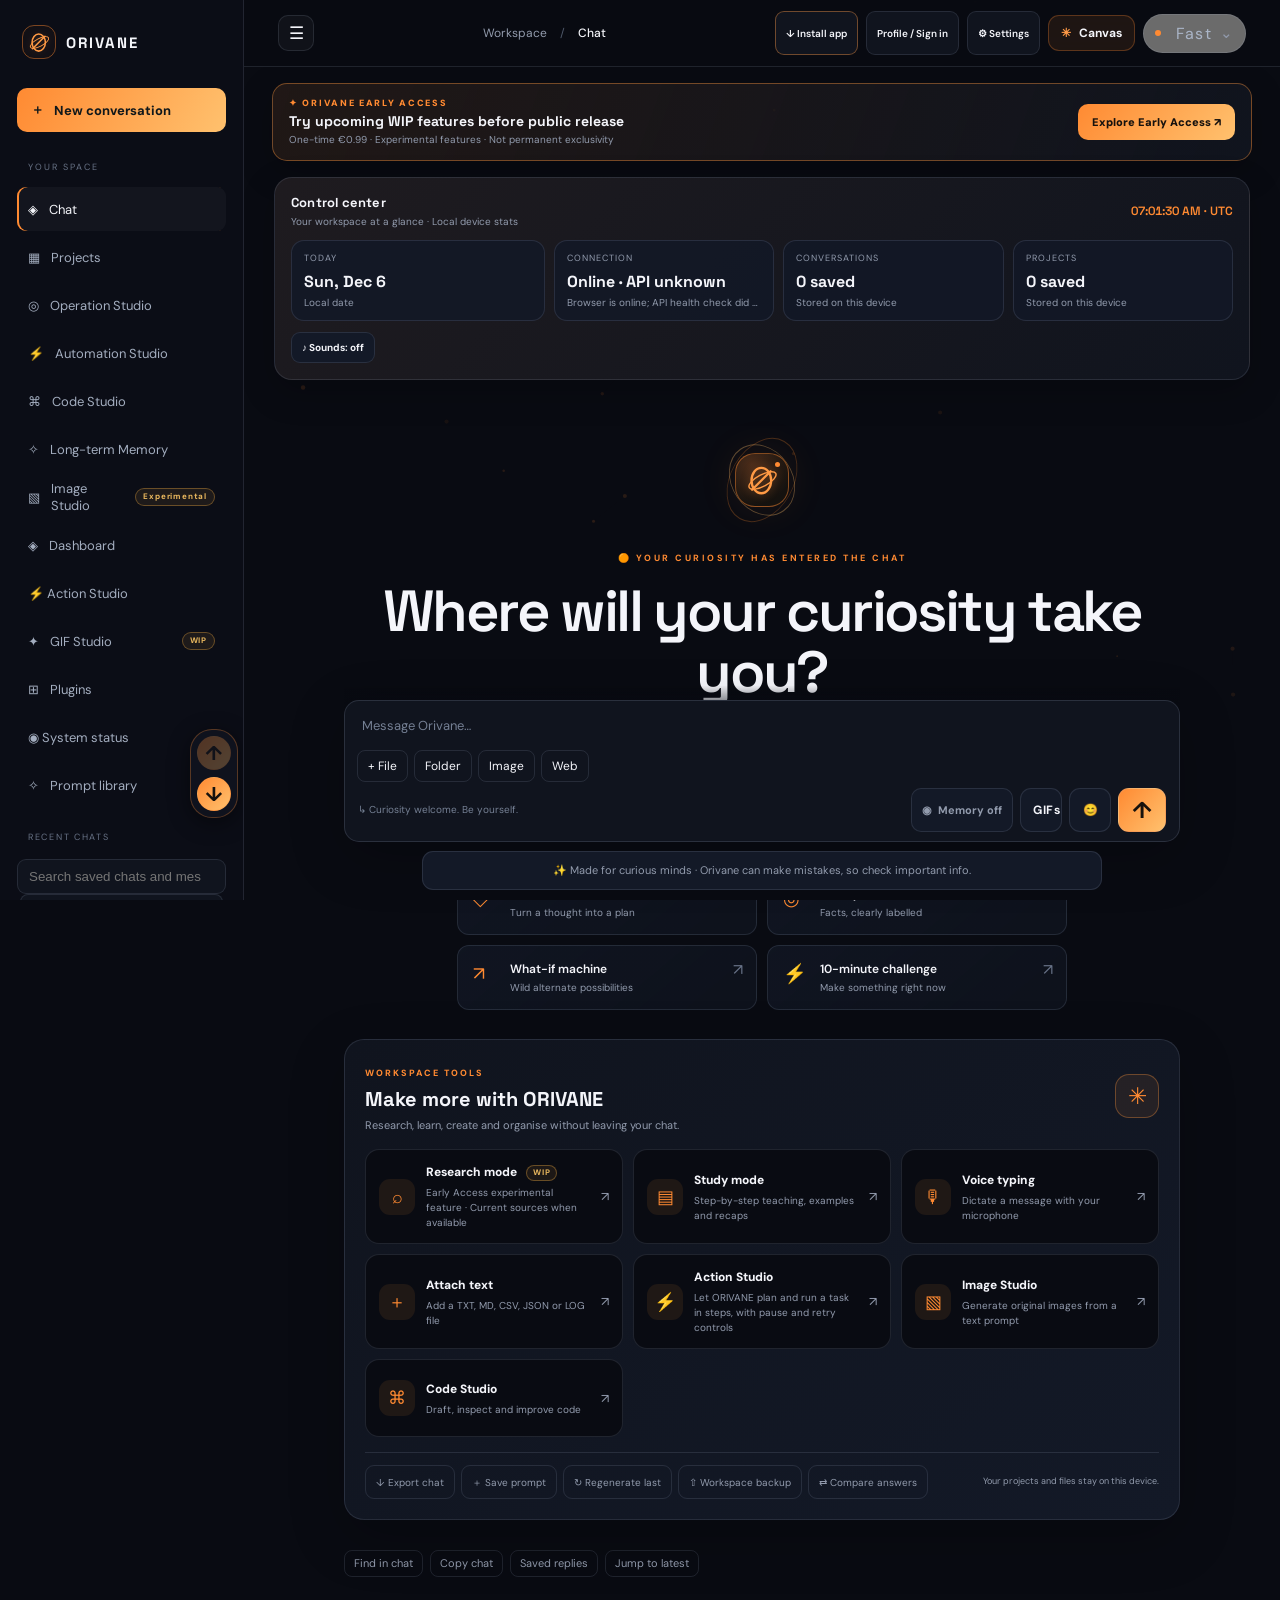
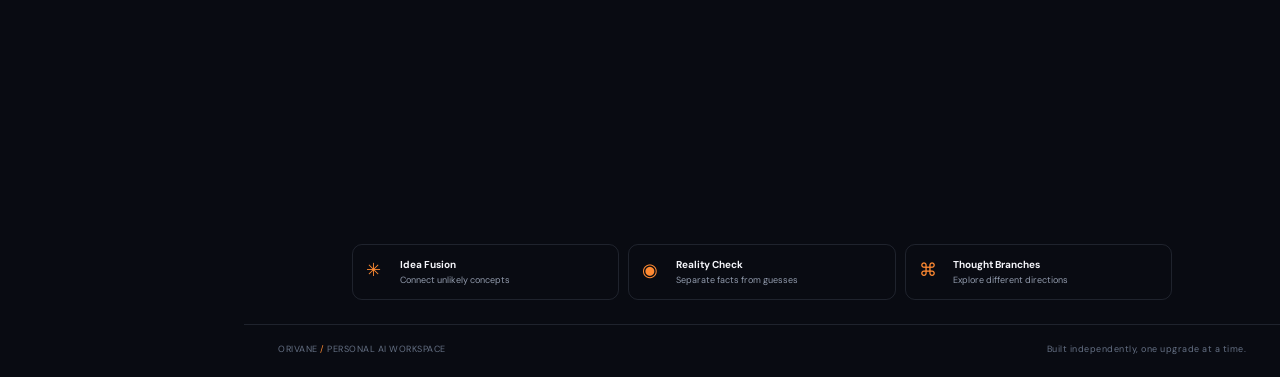
==== commit 81fb85bf: "Publish diagnostics improvements and align app cache" ====
--- a/index.html
+++ b/index.html
@@ -34,4 +34,4 @@
 <div class="early-access-overlay" id="earlyAccessOverlay" hidden><section class="early-access-modal" role="dialog" aria-modal="true" aria-labelledby="earlyAccessTitle"><button type="button" class="early-access-close" id="earlyAccessClose" aria-label="Close">×</button><div class="early-access-mark">✦</div><span class="early-access-kicker">ORIVANE · EXPERIMENTAL PROGRAM</span><h2 id="earlyAccessTitle">Early Access Pass</h2><p class="early-access-lead">Get the chance to try upcoming ORIVANE features before they're released to everyone.</p><div class="early-access-price">€0.99 <small>one-time payment · no subscription</small></div><div class="early-access-warning"><b>⚠️ Warning — Work in Progress</b><p>These features are still being developed. Expect bugs, glitches, incomplete functionality and unexpected issues. Features may change or temporarily become unavailable.</p></div><div class="early-access-public"><b>📢 Public release notice</b><p>WIP means these are upcoming features. They will eventually be released to the public and become available to everyone. Early Access lets you try them first; it does not give permanent exclusive access.</p></div><div class="early-access-features"><b>Experimental features</b><div id="earlyAccessFeatureList" class="early-access-feature-list"><div class="early-access-feature-item"><b>Image Studio</b><small>Generate original images from text prompts using ORIVANE AI.</small></div></div></div><div class="early-access-account" id="earlyAccessAccountStatus" role="status">Checking your account…</div><button type="button" class="early-access-buy" id="earlyAccessBuy" disabled>Checkout not configured yet</button><p class="early-access-foot">Purchases will only be enabled after secure payment verification is configured. No payment is being taken right now.</p></section></div>
 <div class="overlay" id="profileOverlay" hidden><section class="dialog profile-dialog" role="dialog" aria-modal="true" aria-labelledby="profileTitle"><button class="dialog-close" data-close="profileOverlay" aria-label="Close">×</button><div class="dialog-mark">O</div><h2 id="profileTitle">Your ORIVANE profile</h2><p class="dialog-sub">Create an account or sign in. Your password is protected by server-side hashing.</p><form id="profileForm"><label for="profileName">Username</label><input id="profileName" maxlength="24" autocomplete="username" placeholder="3–24 letters, numbers or underscores" required><label for="profilePassword">Password</label><input id="profilePassword" type="password" minlength="10" maxlength="128" autocomplete="new-password" placeholder="At least 10 characters" required><button class="dialog-primary" id="profileSubmit" type="submit">Create account</button></form><button type="button" id="profileModeSwitch">Already have an account? Sign in</button><div class="auth-divider">OR</div><button type="button" class="google-signin" id="googleSignin" disabled><span>G</span> Continue with Google <small>Setup required</small></button><button type="button" id="profileSignout" hidden>Sign out</button><p class="dialog-foot" id="profileStatus">Your account settings are protected.</p></section></div>
 <div class="overlay" id="settingsOverlay" hidden><section class="dialog settings-dialog" role="dialog" aria-modal="true" aria-labelledby="settingsTitle"><button class="dialog-close" data-close="settingsOverlay" aria-label="Close">×</button><h2 id="settingsTitle">Settings</h2><p class="dialog-sub">Make ORIVANE feel like yours.</p><nav class="settings-tabs"><button class="active" data-settings-tab="personal">Personalisation</button><button data-settings-tab="appearance">Appearance</button><button data-settings-tab="privacy">Privacy</button></nav><div class="settings-pane" data-settings-pane="personal"><label for="appLanguage">App language</label><select id="appLanguage"><option value="auto" selected>Device language (Automatic)</option><option value="en">English</option><option value="fr">Français</option><option value="nl">Nederlands</option><option value="de">Deutsch</option><option value="es">Español</option></select><p class="settings-help">Use your device language automatically, or choose one manually. English is the fallback.</p><label for="displayName">What should ORIVANE call you?</label><input id="displayName" maxlength="30" placeholder="Your preferred name"><label for="customInstructions">Custom instructions</label><textarea id="customInstructions" rows="3" maxlength="500" placeholder="How should ORIVANE respond?"></textarea><label for="responseStyle">Response style</label><select id="responseStyle"><option value="balanced">Balanced</option><option value="friendly">Friendly and casual</option><option value="concise">Short and concise</option><option value="detailed">Detailed and thorough</option></select><label class="check-row"><input id="useName" type="checkbox"> Use my preferred name in replies</label></div><div class="settings-pane" data-settings-pane="appearance" hidden><label for="themeChoice">Theme</label><select id="themeChoice"><option value="dark">Dark</option><option value="light">Light</option></select><p class="settings-help">Your appearance preference is saved on this device.</p></div><div class="settings-pane" data-settings-pane="privacy" hidden><label class="check-row"><input id="memorySetting" type="checkbox"> Save recent chats on this device</label><p class="settings-help">Local memory stores up to 30 recent messages in this browser. It is not cloud-synced.</p><button type="button" class="danger-button" id="clearMemory">Clear saved memory</button></div><div class="settings-footer"><span id="settingsStatus">Changes save on this device.</span><button class="dialog-primary" id="saveSettings" type="button">Save settings</button></div></section></div>
-<div class="overlay" id="commandPaletteOverlay" hidden><section class="dialog settings-dialog command-dialog" role="dialog" aria-modal="true" aria-labelledby="commandTitle"><button class="dialog-close" data-close="commandPaletteOverlay" aria-label="Close">×</button><h2 id="commandTitle">Quick actions</h2><p class="dialog-sub">Choose a tool and ORIVANE will prepare the prompt.</p><div class="command-grid"><button data-command="Explain this simply, using an example and a short recap.">Explain simply</button><button data-command="Give me a structured, practical plan with clear steps.">Make a plan</button><button data-command="Critically review this idea. Identify strengths, weaknesses, assumptions and improvements.">Review an idea</button><button data-command="Summarize the conversation so far into key points and next steps.">Summarize chat</button><button data-command="Turn this into a clear checklist with priorities.">Make a checklist</button><button data-command="Brainstorm 10 creative alternatives and rank them by usefulness.">Brainstorm</button><button data-command="Teach me this topic step by step, check my understanding, and finish with 3 practice questions.">Teach me</button><button data-command="Rewrite this to be clearer while preserving my meaning.">Improve writing</button></div></section></div><div class="overlay" id="promptOverlay" hidden><section class="dialog settings-dialog" role="dialog" aria-modal="true" aria-labelledby="promptLibraryTitle"><button class="dialog-close" id="promptClose" aria-label="Close">×</button><h2 id="promptLibraryTitle">Prompt library</h2><p class="dialog-sub">Your saved prompts, stored on this device.</p><div id="promptLibraryList" class="prompt-library-list"></div></section></div><script src="script.js?v=70"></script><script src="gif-accessibility.js?v=3"></script><script src="features.js?v=4"></script><script src="workspace.js?v=25"></script><script src="gif-picker.js?v=20"></script><script src="studios.js?v=43"></script><script src="install.js?v=1"></script><script src="motion.js?v=1"></script><script src="control-center.js?v=3"></script><script src="canvas.js?v=2"></script><script src="owner-panel.js?v=35"></script><script src="feature-suite.js?v=3"></script></body></html>+<div class="overlay" id="commandPaletteOverlay" hidden><section class="dialog settings-dialog command-dialog" role="dialog" aria-modal="true" aria-labelledby="commandTitle"><button class="dialog-close" data-close="commandPaletteOverlay" aria-label="Close">×</button><h2 id="commandTitle">Quick actions</h2><p class="dialog-sub">Choose a tool and ORIVANE will prepare the prompt.</p><div class="command-grid"><button data-command="Explain this simply, using an example and a short recap.">Explain simply</button><button data-command="Give me a structured, practical plan with clear steps.">Make a plan</button><button data-command="Critically review this idea. Identify strengths, weaknesses, assumptions and improvements.">Review an idea</button><button data-command="Summarize the conversation so far into key points and next steps.">Summarize chat</button><button data-command="Turn this into a clear checklist with priorities.">Make a checklist</button><button data-command="Brainstorm 10 creative alternatives and rank them by usefulness.">Brainstorm</button><button data-command="Teach me this topic step by step, check my understanding, and finish with 3 practice questions.">Teach me</button><button data-command="Rewrite this to be clearer while preserving my meaning.">Improve writing</button></div></section></div><div class="overlay" id="promptOverlay" hidden><section class="dialog settings-dialog" role="dialog" aria-modal="true" aria-labelledby="promptLibraryTitle"><button class="dialog-close" id="promptClose" aria-label="Close">×</button><h2 id="promptLibraryTitle">Prompt library</h2><p class="dialog-sub">Your saved prompts, stored on this device.</p><div id="promptLibraryList" class="prompt-library-list"></div></section></div><script src="script.js?v=70"></script><script src="gif-accessibility.js?v=3"></script><script src="features.js?v=4"></script><script src="workspace.js?v=25"></script><script src="gif-picker.js?v=20"></script><script src="studios.js?v=43"></script><script src="install.js?v=1"></script><script src="motion.js?v=1"></script><script src="control-center.js?v=3"></script><script src="canvas.js?v=2"></script><script src="owner-panel.js?v=36"></script><script src="feature-suite.js?v=3"></script></body></html>
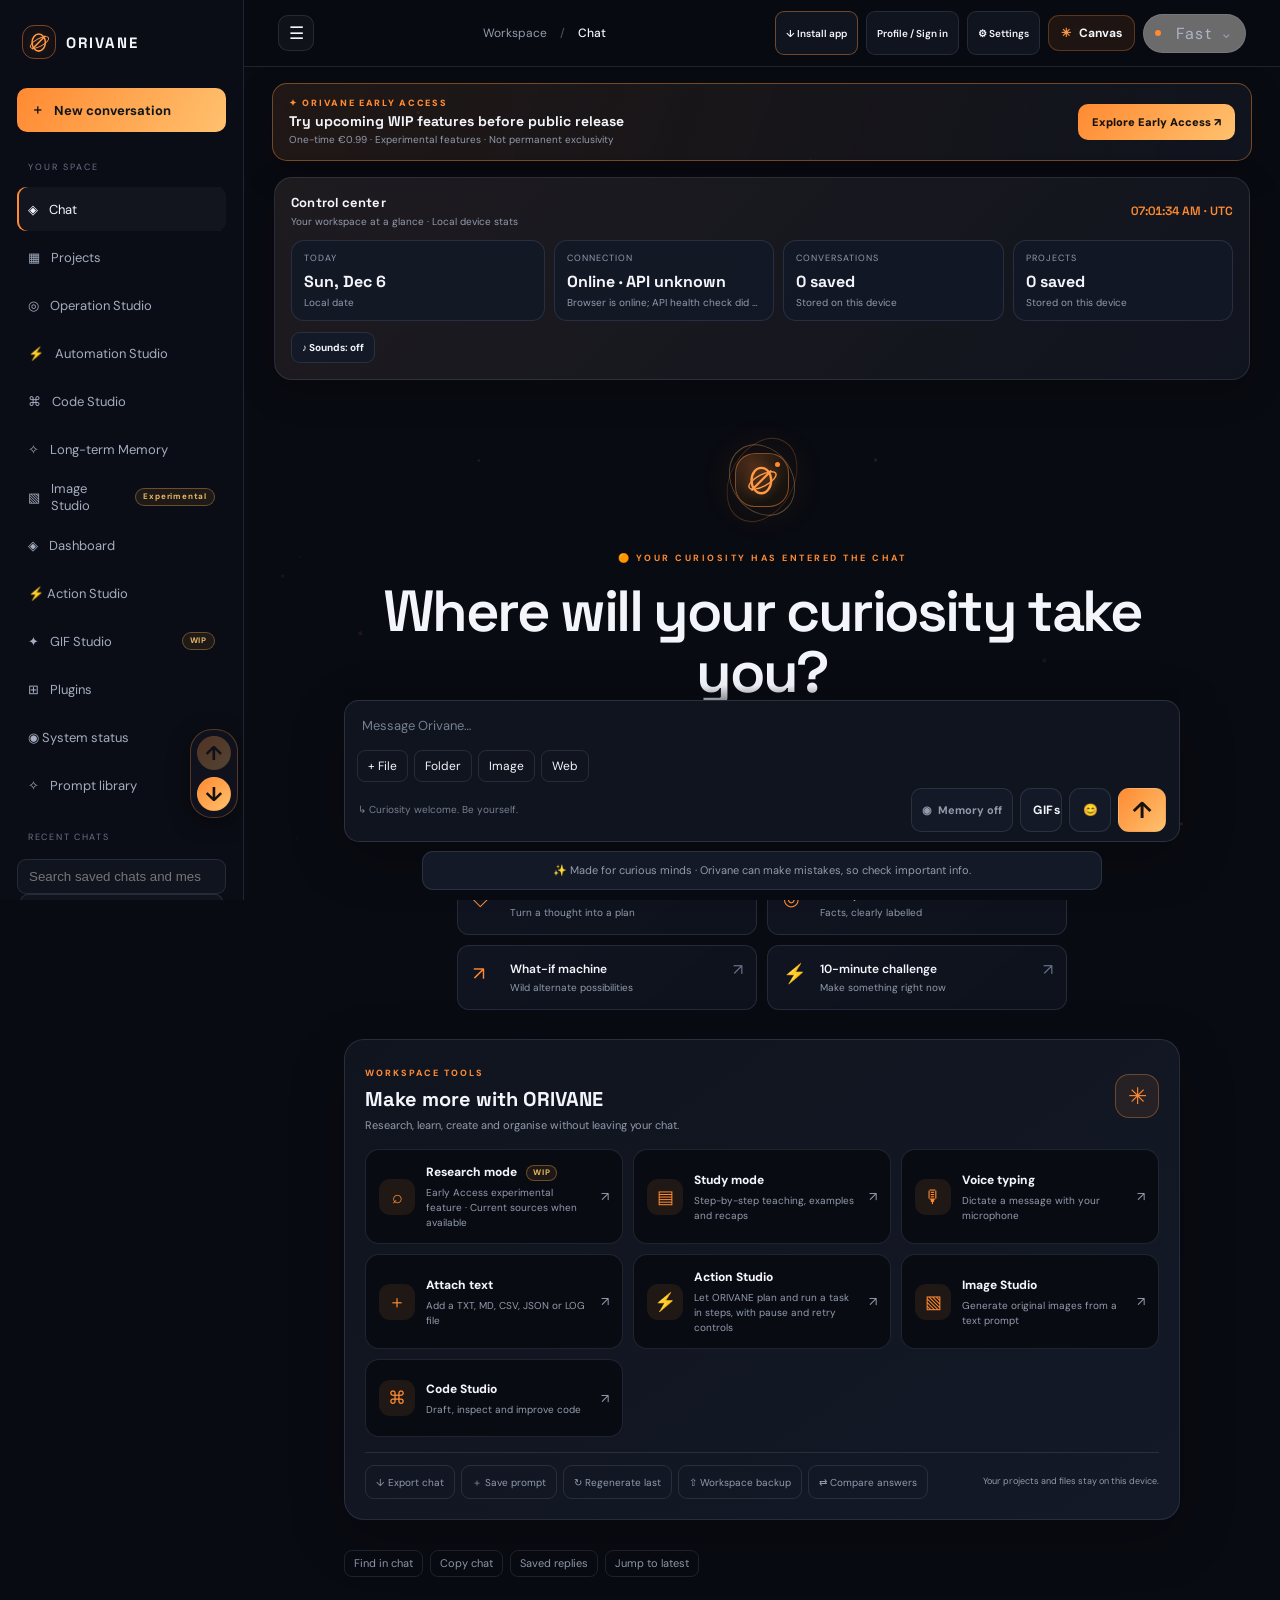
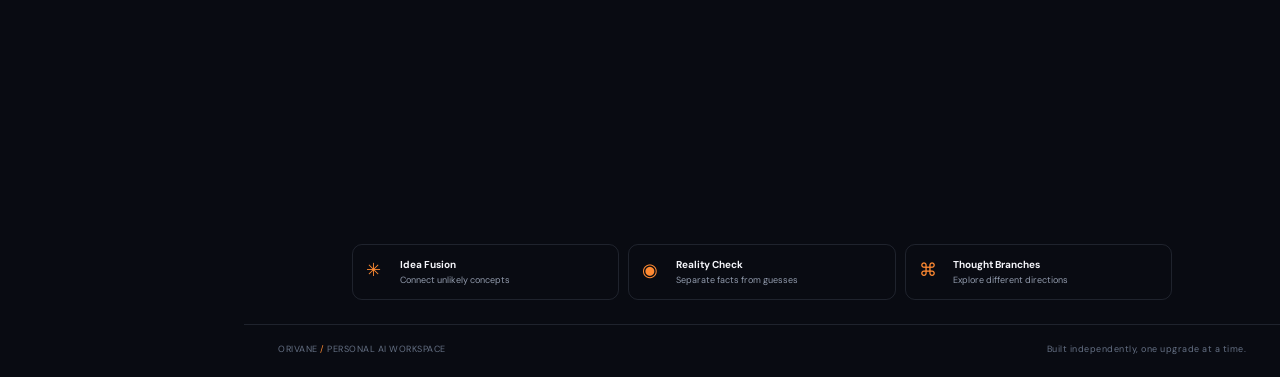
==== commit dd7b0059: "Refresh cache for safe link rendering" ====
--- a/index.html
+++ b/index.html
@@ -34,4 +34,4 @@
 <div class="early-access-overlay" id="earlyAccessOverlay" hidden><section class="early-access-modal" role="dialog" aria-modal="true" aria-labelledby="earlyAccessTitle"><button type="button" class="early-access-close" id="earlyAccessClose" aria-label="Close">×</button><div class="early-access-mark">✦</div><span class="early-access-kicker">ORIVANE · EXPERIMENTAL PROGRAM</span><h2 id="earlyAccessTitle">Early Access Pass</h2><p class="early-access-lead">Get the chance to try upcoming ORIVANE features before they're released to everyone.</p><div class="early-access-price">€0.99 <small>one-time payment · no subscription</small></div><div class="early-access-warning"><b>⚠️ Warning — Work in Progress</b><p>These features are still being developed. Expect bugs, glitches, incomplete functionality and unexpected issues. Features may change or temporarily become unavailable.</p></div><div class="early-access-public"><b>📢 Public release notice</b><p>WIP means these are upcoming features. They will eventually be released to the public and become available to everyone. Early Access lets you try them first; it does not give permanent exclusive access.</p></div><div class="early-access-features"><b>Experimental features</b><div id="earlyAccessFeatureList" class="early-access-feature-list"><div class="early-access-feature-item"><b>Image Studio</b><small>Generate original images from text prompts using ORIVANE AI.</small></div></div></div><div class="early-access-account" id="earlyAccessAccountStatus" role="status">Checking your account…</div><button type="button" class="early-access-buy" id="earlyAccessBuy" disabled>Checkout not configured yet</button><p class="early-access-foot">Purchases will only be enabled after secure payment verification is configured. No payment is being taken right now.</p></section></div>
 <div class="overlay" id="profileOverlay" hidden><section class="dialog profile-dialog" role="dialog" aria-modal="true" aria-labelledby="profileTitle"><button class="dialog-close" data-close="profileOverlay" aria-label="Close">×</button><div class="dialog-mark">O</div><h2 id="profileTitle">Your ORIVANE profile</h2><p class="dialog-sub">Create an account or sign in. Your password is protected by server-side hashing.</p><form id="profileForm"><label for="profileName">Username</label><input id="profileName" maxlength="24" autocomplete="username" placeholder="3–24 letters, numbers or underscores" required><label for="profilePassword">Password</label><input id="profilePassword" type="password" minlength="10" maxlength="128" autocomplete="new-password" placeholder="At least 10 characters" required><button class="dialog-primary" id="profileSubmit" type="submit">Create account</button></form><button type="button" id="profileModeSwitch">Already have an account? Sign in</button><div class="auth-divider">OR</div><button type="button" class="google-signin" id="googleSignin" disabled><span>G</span> Continue with Google <small>Setup required</small></button><button type="button" id="profileSignout" hidden>Sign out</button><p class="dialog-foot" id="profileStatus">Your account settings are protected.</p></section></div>
 <div class="overlay" id="settingsOverlay" hidden><section class="dialog settings-dialog" role="dialog" aria-modal="true" aria-labelledby="settingsTitle"><button class="dialog-close" data-close="settingsOverlay" aria-label="Close">×</button><h2 id="settingsTitle">Settings</h2><p class="dialog-sub">Make ORIVANE feel like yours.</p><nav class="settings-tabs"><button class="active" data-settings-tab="personal">Personalisation</button><button data-settings-tab="appearance">Appearance</button><button data-settings-tab="privacy">Privacy</button></nav><div class="settings-pane" data-settings-pane="personal"><label for="appLanguage">App language</label><select id="appLanguage"><option value="auto" selected>Device language (Automatic)</option><option value="en">English</option><option value="fr">Français</option><option value="nl">Nederlands</option><option value="de">Deutsch</option><option value="es">Español</option></select><p class="settings-help">Use your device language automatically, or choose one manually. English is the fallback.</p><label for="displayName">What should ORIVANE call you?</label><input id="displayName" maxlength="30" placeholder="Your preferred name"><label for="customInstructions">Custom instructions</label><textarea id="customInstructions" rows="3" maxlength="500" placeholder="How should ORIVANE respond?"></textarea><label for="responseStyle">Response style</label><select id="responseStyle"><option value="balanced">Balanced</option><option value="friendly">Friendly and casual</option><option value="concise">Short and concise</option><option value="detailed">Detailed and thorough</option></select><label class="check-row"><input id="useName" type="checkbox"> Use my preferred name in replies</label></div><div class="settings-pane" data-settings-pane="appearance" hidden><label for="themeChoice">Theme</label><select id="themeChoice"><option value="dark">Dark</option><option value="light">Light</option></select><p class="settings-help">Your appearance preference is saved on this device.</p></div><div class="settings-pane" data-settings-pane="privacy" hidden><label class="check-row"><input id="memorySetting" type="checkbox"> Save recent chats on this device</label><p class="settings-help">Local memory stores up to 30 recent messages in this browser. It is not cloud-synced.</p><button type="button" class="danger-button" id="clearMemory">Clear saved memory</button></div><div class="settings-footer"><span id="settingsStatus">Changes save on this device.</span><button class="dialog-primary" id="saveSettings" type="button">Save settings</button></div></section></div>
-<div class="overlay" id="commandPaletteOverlay" hidden><section class="dialog settings-dialog command-dialog" role="dialog" aria-modal="true" aria-labelledby="commandTitle"><button class="dialog-close" data-close="commandPaletteOverlay" aria-label="Close">×</button><h2 id="commandTitle">Quick actions</h2><p class="dialog-sub">Choose a tool and ORIVANE will prepare the prompt.</p><div class="command-grid"><button data-command="Explain this simply, using an example and a short recap.">Explain simply</button><button data-command="Give me a structured, practical plan with clear steps.">Make a plan</button><button data-command="Critically review this idea. Identify strengths, weaknesses, assumptions and improvements.">Review an idea</button><button data-command="Summarize the conversation so far into key points and next steps.">Summarize chat</button><button data-command="Turn this into a clear checklist with priorities.">Make a checklist</button><button data-command="Brainstorm 10 creative alternatives and rank them by usefulness.">Brainstorm</button><button data-command="Teach me this topic step by step, check my understanding, and finish with 3 practice questions.">Teach me</button><button data-command="Rewrite this to be clearer while preserving my meaning.">Improve writing</button></div></section></div><div class="overlay" id="promptOverlay" hidden><section class="dialog settings-dialog" role="dialog" aria-modal="true" aria-labelledby="promptLibraryTitle"><button class="dialog-close" id="promptClose" aria-label="Close">×</button><h2 id="promptLibraryTitle">Prompt library</h2><p class="dialog-sub">Your saved prompts, stored on this device.</p><div id="promptLibraryList" class="prompt-library-list"></div></section></div><script src="script.js?v=70"></script><script src="gif-accessibility.js?v=3"></script><script src="features.js?v=4"></script><script src="workspace.js?v=25"></script><script src="gif-picker.js?v=20"></script><script src="studios.js?v=43"></script><script src="install.js?v=1"></script><script src="motion.js?v=1"></script><script src="control-center.js?v=3"></script><script src="canvas.js?v=2"></script><script src="owner-panel.js?v=36"></script><script src="feature-suite.js?v=3"></script></body></html>+<div class="overlay" id="commandPaletteOverlay" hidden><section class="dialog settings-dialog command-dialog" role="dialog" aria-modal="true" aria-labelledby="commandTitle"><button class="dialog-close" data-close="commandPaletteOverlay" aria-label="Close">×</button><h2 id="commandTitle">Quick actions</h2><p class="dialog-sub">Choose a tool and ORIVANE will prepare the prompt.</p><div class="command-grid"><button data-command="Explain this simply, using an example and a short recap.">Explain simply</button><button data-command="Give me a structured, practical plan with clear steps.">Make a plan</button><button data-command="Critically review this idea. Identify strengths, weaknesses, assumptions and improvements.">Review an idea</button><button data-command="Summarize the conversation so far into key points and next steps.">Summarize chat</button><button data-command="Turn this into a clear checklist with priorities.">Make a checklist</button><button data-command="Brainstorm 10 creative alternatives and rank them by usefulness.">Brainstorm</button><button data-command="Teach me this topic step by step, check my understanding, and finish with 3 practice questions.">Teach me</button><button data-command="Rewrite this to be clearer while preserving my meaning.">Improve writing</button></div></section></div><div class="overlay" id="promptOverlay" hidden><section class="dialog settings-dialog" role="dialog" aria-modal="true" aria-labelledby="promptLibraryTitle"><button class="dialog-close" id="promptClose" aria-label="Close">×</button><h2 id="promptLibraryTitle">Prompt library</h2><p class="dialog-sub">Your saved prompts, stored on this device.</p><div id="promptLibraryList" class="prompt-library-list"></div></section></div><script src="script.js?v=71"></script><script src="gif-accessibility.js?v=3"></script><script src="features.js?v=4"></script><script src="workspace.js?v=25"></script><script src="gif-picker.js?v=20"></script><script src="studios.js?v=43"></script><script src="install.js?v=1"></script><script src="motion.js?v=1"></script><script src="control-center.js?v=3"></script><script src="canvas.js?v=2"></script><script src="owner-panel.js?v=36"></script><script src="feature-suite.js?v=3"></script></body></html>
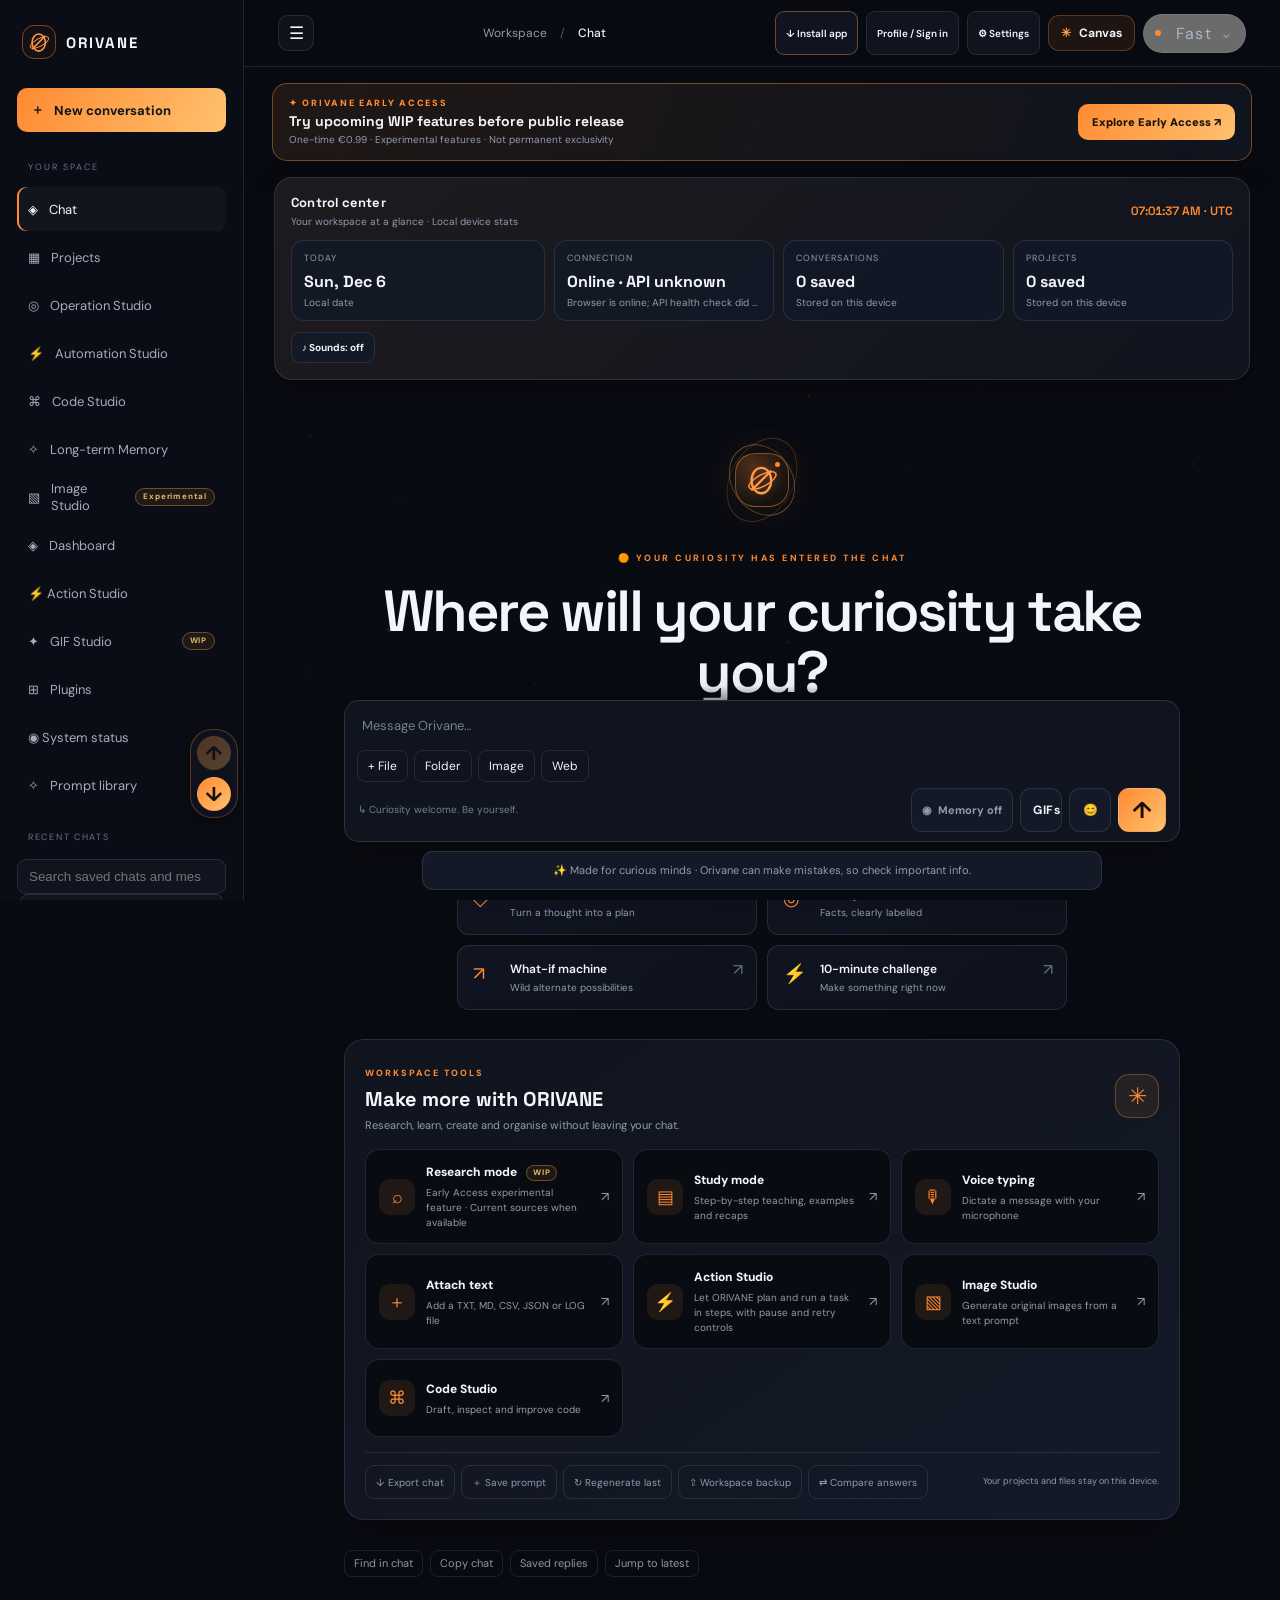
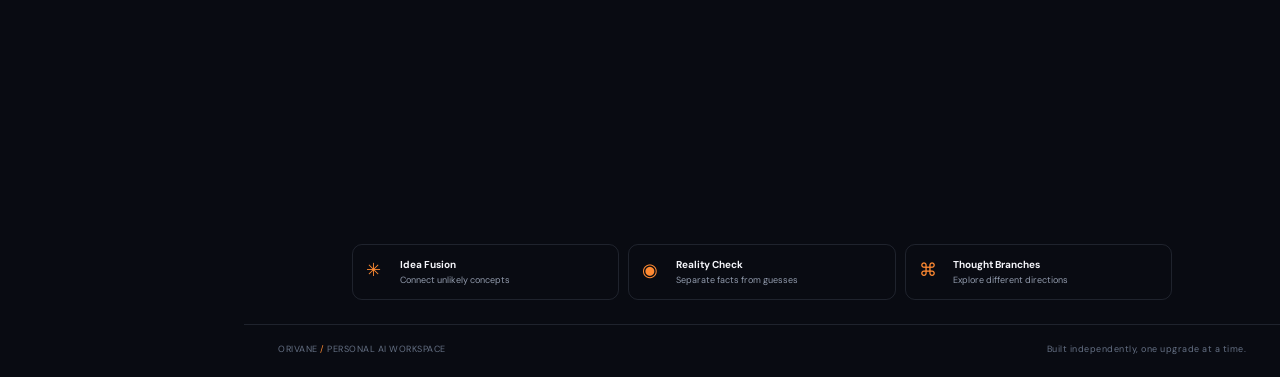
==== commit a293dfb2: "Refresh app cache for Help & Support feature" ====
--- a/index.html
+++ b/index.html
@@ -1,4 +1,4 @@
-<!doctype html><html lang="en"><head><meta charset="UTF-8"><meta name="viewport" content="width=device-width,initial-scale=1"><meta name="theme-color" content="#100b08"><meta name="application-name" content="ORIVANE"><meta name="mobile-web-app-capable" content="yes"><meta name="apple-mobile-web-app-capable" content="yes"><meta name="apple-mobile-web-app-title" content="ORIVANE"><meta name="apple-mobile-web-app-status-bar-style" content="black-translucent"><link rel="manifest" href="./manifest.json"><link rel="icon" type="image/svg+xml" href="./orivane-icon.svg"><link rel="icon" href="data:image/svg+xml,%3Csvg xmlns=%22http://www.w3.org/2000/svg%22 viewBox=%220 0 64 64%22%3E%3Crect width=%2264%22 height=%2264%22 rx=%2218%22 fill=%22%23100b08%22/%3E%3Cellipse cx=%2230%22 cy=%2232%22 rx=%2217%22 ry=%2222%22 fill=%22none%22 stroke=%22%23ff8a32%22 stroke-width=%226%22/%3E%3Cpath d=%22M14 48 46 16%22 stroke=%22%23ffb15c%22 stroke-width=%226%22 stroke-linecap=%22round%22/%3E%3Cellipse cx=%2232%22 cy=%2232%22 rx=%2226%22 ry=%2210%22 fill=%22none%22 stroke=%22%23ffd09a%22 stroke-width=%223%22 transform=%22rotate(-28 32 32)%22/%3E%3C/svg%3E"><link rel="apple-touch-icon" href="data:image/svg+xml,%3Csvg xmlns=%22http://www.w3.org/2000/svg%22 viewBox=%220 0 64 64%22%3E%3Crect width=%2264%22 height=%2264%22 rx=%2216%22 fill=%22%23100b08%22/%3E%3Cpath d=%22M18 15h28v34H18z%22 fill=%22none%22 stroke=%22%23ff8a32%22 stroke-width=%225%22 rx=%2214%22/%3E%3Cpath d=%22M16 47 48 17%22 stroke=%22%23fff0df%22 stroke-width=%227%22 stroke-linecap=%22round%22/%3E%3Cellipse cx=%2232%22 cy=%2232%22 rx=%2227%22 ry=%2210%22 fill=%22none%22 stroke=%22%23ffb15c%22 stroke-width=%224%22 transform=%22rotate(-28 32 32)%22/%3E%3C/svg%3E"><meta name="description" content="ORIVANE is an independent experimental AI assistant and creative workspace for asking questions, exploring ideas, learning, and building projects."><meta name="keywords" content="ORIVANE, ORIVANE AI, AI assistant, creative AI workspace, idea assistant"><meta name="author" content="ORIVANE project"><meta name="robots" content="index,follow,max-image-preview:large"><link rel="canonical" href="https://jessicaridelle-beep.github.io/Nexus-ai/"><meta property="og:type" content="website"><meta property="og:site_name" content="ORIVANE"><meta property="og:title" content="ORIVANE — Independent AI Assistant"><meta property="og:description" content="An independent experimental AI assistant and creative workspace for questions, ideas, learning, and projects."><meta property="og:url" content="https://jessicaridelle-beep.github.io/Nexus-ai/"><meta name="twitter:card" content="summary"><meta name="twitter:title" content="ORIVANE — Independent AI Assistant"><meta name="twitter:description" content="Explore ideas, ask questions, learn, and build with ORIVANE."><script type="application/ld+json">{"@context":"https://schema.org","@graph":[{"@type":"WebSite","name":"ORIVANE","alternateName":"ORIVANE AI","url":"https://jessicaridelle-beep.github.io/Nexus-ai/","description":"An independent experimental AI assistant and creative workspace for questions, ideas, learning, and projects."},{"@type":"SoftwareApplication","name":"ORIVANE","alternateName":"ORIVANE AI","applicationCategory":"ProductivityApplication","operatingSystem":"Web","url":"https://jessicaridelle-beep.github.io/Nexus-ai/","description":"An independent experimental AI assistant and creative workspace for asking questions, exploring ideas, learning, and building projects.","offers":{"@type":"Offer","price":"0","priceCurrency":"EUR"},"featureList":["AI chat","Idea exploration","Learning support","Creative project planning"]}]}</script><title>ORIVANE AI — Independent AI Assistant & Creative Workspace</title><link rel="stylesheet" href="style.css?v=47"><link rel="stylesheet" href="motion.css?v=1"><link rel="stylesheet" href="control-center.css?v=1"><link rel="stylesheet" href="canvas.css?v=2"><link rel="stylesheet" href="owner-panel.css?v=3"></head><body>
+<!doctype html><html lang="en"><head><meta charset="UTF-8"><meta name="viewport" content="width=device-width,initial-scale=1"><meta name="theme-color" content="#100b08"><meta name="application-name" content="ORIVANE"><meta name="mobile-web-app-capable" content="yes"><meta name="apple-mobile-web-app-capable" content="yes"><meta name="apple-mobile-web-app-title" content="ORIVANE"><meta name="apple-mobile-web-app-status-bar-style" content="black-translucent"><link rel="manifest" href="./manifest.json"><link rel="icon" type="image/svg+xml" href="./orivane-icon.svg"><link rel="icon" href="data:image/svg+xml,%3Csvg xmlns=%22http://www.w3.org/2000/svg%22 viewBox=%220 0 64 64%22%3E%3Crect width=%2264%22 height=%2264%22 rx=%2218%22 fill=%22%23100b08%22/%3E%3Cellipse cx=%2230%22 cy=%2232%22 rx=%2217%22 ry=%2222%22 fill=%22none%22 stroke=%22%23ff8a32%22 stroke-width=%226%22/%3E%3Cpath d=%22M14 48 46 16%22 stroke=%22%23ffb15c%22 stroke-width=%226%22 stroke-linecap=%22round%22/%3E%3Cellipse cx=%2232%22 cy=%2232%22 rx=%2226%22 ry=%2210%22 fill=%22none%22 stroke=%22%23ffd09a%22 stroke-width=%223%22 transform=%22rotate(-28 32 32)%22/%3E%3C/svg%3E"><link rel="apple-touch-icon" href="data:image/svg+xml,%3Csvg xmlns=%22http://www.w3.org/2000/svg%22 viewBox=%220 0 64 64%22%3E%3Crect width=%2264%22 height=%2264%22 rx=%2216%22 fill=%22%23100b08%22/%3E%3Cpath d=%22M18 15h28v34H18z%22 fill=%22none%22 stroke=%22%23ff8a32%22 stroke-width=%225%22 rx=%2214%22/%3E%3Cpath d=%22M16 47 48 17%22 stroke=%22%23fff0df%22 stroke-width=%227%22 stroke-linecap=%22round%22/%3E%3Cellipse cx=%2232%22 cy=%2232%22 rx=%2227%22 ry=%2210%22 fill=%22none%22 stroke=%22%23ffb15c%22 stroke-width=%224%22 transform=%22rotate(-28 32 32)%22/%3E%3C/svg%3E"><meta name="description" content="ORIVANE is an independent experimental AI assistant and creative workspace for asking questions, exploring ideas, learning, and building projects."><meta name="keywords" content="ORIVANE, ORIVANE AI, AI assistant, creative AI workspace, idea assistant"><meta name="author" content="ORIVANE project"><meta name="robots" content="index,follow,max-image-preview:large"><link rel="canonical" href="https://jessicaridelle-beep.github.io/Nexus-ai/"><meta property="og:type" content="website"><meta property="og:site_name" content="ORIVANE"><meta property="og:title" content="ORIVANE — Independent AI Assistant"><meta property="og:description" content="An independent experimental AI assistant and creative workspace for questions, ideas, learning, and projects."><meta property="og:url" content="https://jessicaridelle-beep.github.io/Nexus-ai/"><meta name="twitter:card" content="summary"><meta name="twitter:title" content="ORIVANE — Independent AI Assistant"><meta name="twitter:description" content="Explore ideas, ask questions, learn, and build with ORIVANE."><script type="application/ld+json">{"@context":"https://schema.org","@graph":[{"@type":"WebSite","name":"ORIVANE","alternateName":"ORIVANE AI","url":"https://jessicaridelle-beep.github.io/Nexus-ai/","description":"An independent experimental AI assistant and creative workspace for questions, ideas, learning, and projects."},{"@type":"SoftwareApplication","name":"ORIVANE","alternateName":"ORIVANE AI","applicationCategory":"ProductivityApplication","operatingSystem":"Web","url":"https://jessicaridelle-beep.github.io/Nexus-ai/","description":"An independent experimental AI assistant and creative workspace for asking questions, exploring ideas, learning, and building projects.","offers":{"@type":"Offer","price":"0","priceCurrency":"EUR"},"featureList":["AI chat","Idea exploration","Learning support","Creative project planning"]}]}</script><title>ORIVANE AI — Independent AI Assistant & Creative Workspace</title><link rel="stylesheet" href="style.css?v=48"><link rel="stylesheet" href="motion.css?v=1"><link rel="stylesheet" href="control-center.css?v=1"><link rel="stylesheet" href="canvas.css?v=2"><link rel="stylesheet" href="owner-panel.css?v=3"></head><body>
 <aside class="sidebar" id="sidebar"><a class="brand" href="#"><span class="brand-mark" aria-hidden="true"><svg viewBox="0 0 64 64"><ellipse cx="30" cy="32" rx="17" ry="22"/><path d="M14 48 46 16"/><ellipse class="logo-loop" cx="32" cy="32" rx="26" ry="10" transform="rotate(-28 32 32)"/></svg></span><span>ORI<span class="brand-accent">VANE</span></span></a><button class="new-chat" id="newChat">＋ <span>New conversation</span></button><div class="side-label">YOUR SPACE</div><button class="side-link active" data-view="chat">◈ <span>Chat</span></button><button class="side-link" data-view="projects" id="projectsOpen">▦ <span>Projects</span></button><button class="side-link" id="gifStudioOpen">✦ <span>GIF Studio</span> <span class="wip-badge">WIP</span></button><button class="side-link" id="pluginsOpen">⊞ <span>Plugins</span></button><button class="side-link" data-view="saved" id="savedPromptsOpen">✧ <span>Prompt library</span></button><div class="history-heading">RECENT CHATS</div><div id="chatHistory" class="chat-history"></div><div class="sidebar-bottom"><div class="online-dot"></div><div><b>Orivane core</b><small>Connected · Preview</small></div><button id="themeToggle" aria-label="Toggle light theme">◐</button></div></aside>
 <main class="main"><header class="topbar"><button class="menu-button" id="menuButton">☰</button><div class="breadcrumbs">Workspace <span>/</span> <b id="currentPage">Chat</b></div><div class="top-right"><button type="button" class="header-action" id="profileOpen">Profile / Sign in</button><button type="button" class="header-action settings-action" id="settingsOpen" aria-label="Settings">⚙ Settings</button><button type="button" class="canvas-launcher" id="canvasOpen" title="Open your latest Canvas or start a new one"><span class="canvas-spark">✳</span> Canvas</button><div class="mode-picker-wrap"><button type="button" class="model-pill mode-picker" id="modePicker" aria-haspopup="listbox" aria-expanded="false"><i></i><span id="modePickerLabel">Fast</span><span aria-hidden="true">⌄</span></button><div class="mode-menu" id="modeMenu" role="listbox" aria-label="Choose response mode" hidden><button type="button" class="mode-option active" data-mode="fast" role="option" aria-selected="true"><b>⚡ Fast</b><small>Quick replies for everyday chat</small></button><button type="button" class="mode-option" data-mode="thinking" role="option" aria-selected="false"><b>◈ Thinking</b><small>More careful, step-by-step answers</small></button><button type="button" class="mode-option" data-mode="pro" role="option" aria-selected="false"><b>✦ Pro</b><small>Detailed responses for complex tasks</small></button><p class="mode-menu-note">Each mode can use its own configured model; otherwise it falls back to the default.</p></div></div></div></header>
 <div class="early-access-banner" id="earlyAccessBanner"><div><span class="early-access-kicker">✦ ORIVANE EARLY ACCESS</span><b>Try upcoming WIP features before public release</b><small>One-time €0.99 · Experimental features · Not permanent exclusivity</small></div><button type="button" id="earlyAccessOpen">Explore Early Access <span aria-hidden="true">↗</span></button></div>
@@ -34,4 +34,4 @@
 <div class="early-access-overlay" id="earlyAccessOverlay" hidden><section class="early-access-modal" role="dialog" aria-modal="true" aria-labelledby="earlyAccessTitle"><button type="button" class="early-access-close" id="earlyAccessClose" aria-label="Close">×</button><div class="early-access-mark">✦</div><span class="early-access-kicker">ORIVANE · EXPERIMENTAL PROGRAM</span><h2 id="earlyAccessTitle">Early Access Pass</h2><p class="early-access-lead">Get the chance to try upcoming ORIVANE features before they're released to everyone.</p><div class="early-access-price">€0.99 <small>one-time payment · no subscription</small></div><div class="early-access-warning"><b>⚠️ Warning — Work in Progress</b><p>These features are still being developed. Expect bugs, glitches, incomplete functionality and unexpected issues. Features may change or temporarily become unavailable.</p></div><div class="early-access-public"><b>📢 Public release notice</b><p>WIP means these are upcoming features. They will eventually be released to the public and become available to everyone. Early Access lets you try them first; it does not give permanent exclusive access.</p></div><div class="early-access-features"><b>Experimental features</b><div id="earlyAccessFeatureList" class="early-access-feature-list"><div class="early-access-feature-item"><b>Image Studio</b><small>Generate original images from text prompts using ORIVANE AI.</small></div></div></div><div class="early-access-account" id="earlyAccessAccountStatus" role="status">Checking your account…</div><button type="button" class="early-access-buy" id="earlyAccessBuy" disabled>Checkout not configured yet</button><p class="early-access-foot">Purchases will only be enabled after secure payment verification is configured. No payment is being taken right now.</p></section></div>
 <div class="overlay" id="profileOverlay" hidden><section class="dialog profile-dialog" role="dialog" aria-modal="true" aria-labelledby="profileTitle"><button class="dialog-close" data-close="profileOverlay" aria-label="Close">×</button><div class="dialog-mark">O</div><h2 id="profileTitle">Your ORIVANE profile</h2><p class="dialog-sub">Create an account or sign in. Your password is protected by server-side hashing.</p><form id="profileForm"><label for="profileName">Username</label><input id="profileName" maxlength="24" autocomplete="username" placeholder="3–24 letters, numbers or underscores" required><label for="profilePassword">Password</label><input id="profilePassword" type="password" minlength="10" maxlength="128" autocomplete="new-password" placeholder="At least 10 characters" required><button class="dialog-primary" id="profileSubmit" type="submit">Create account</button></form><button type="button" id="profileModeSwitch">Already have an account? Sign in</button><div class="auth-divider">OR</div><button type="button" class="google-signin" id="googleSignin" disabled><span>G</span> Continue with Google <small>Setup required</small></button><button type="button" id="profileSignout" hidden>Sign out</button><p class="dialog-foot" id="profileStatus">Your account settings are protected.</p></section></div>
 <div class="overlay" id="settingsOverlay" hidden><section class="dialog settings-dialog" role="dialog" aria-modal="true" aria-labelledby="settingsTitle"><button class="dialog-close" data-close="settingsOverlay" aria-label="Close">×</button><h2 id="settingsTitle">Settings</h2><p class="dialog-sub">Make ORIVANE feel like yours.</p><nav class="settings-tabs"><button class="active" data-settings-tab="personal">Personalisation</button><button data-settings-tab="appearance">Appearance</button><button data-settings-tab="privacy">Privacy</button></nav><div class="settings-pane" data-settings-pane="personal"><label for="appLanguage">App language</label><select id="appLanguage"><option value="auto" selected>Device language (Automatic)</option><option value="en">English</option><option value="fr">Français</option><option value="nl">Nederlands</option><option value="de">Deutsch</option><option value="es">Español</option></select><p class="settings-help">Use your device language automatically, or choose one manually. English is the fallback.</p><label for="displayName">What should ORIVANE call you?</label><input id="displayName" maxlength="30" placeholder="Your preferred name"><label for="customInstructions">Custom instructions</label><textarea id="customInstructions" rows="3" maxlength="500" placeholder="How should ORIVANE respond?"></textarea><label for="responseStyle">Response style</label><select id="responseStyle"><option value="balanced">Balanced</option><option value="friendly">Friendly and casual</option><option value="concise">Short and concise</option><option value="detailed">Detailed and thorough</option></select><label class="check-row"><input id="useName" type="checkbox"> Use my preferred name in replies</label></div><div class="settings-pane" data-settings-pane="appearance" hidden><label for="themeChoice">Theme</label><select id="themeChoice"><option value="dark">Dark</option><option value="light">Light</option></select><p class="settings-help">Your appearance preference is saved on this device.</p></div><div class="settings-pane" data-settings-pane="privacy" hidden><label class="check-row"><input id="memorySetting" type="checkbox"> Save recent chats on this device</label><p class="settings-help">Local memory stores up to 30 recent messages in this browser. It is not cloud-synced.</p><button type="button" class="danger-button" id="clearMemory">Clear saved memory</button></div><div class="settings-footer"><span id="settingsStatus">Changes save on this device.</span><button class="dialog-primary" id="saveSettings" type="button">Save settings</button></div></section></div>
-<div class="overlay" id="commandPaletteOverlay" hidden><section class="dialog settings-dialog command-dialog" role="dialog" aria-modal="true" aria-labelledby="commandTitle"><button class="dialog-close" data-close="commandPaletteOverlay" aria-label="Close">×</button><h2 id="commandTitle">Quick actions</h2><p class="dialog-sub">Choose a tool and ORIVANE will prepare the prompt.</p><div class="command-grid"><button data-command="Explain this simply, using an example and a short recap.">Explain simply</button><button data-command="Give me a structured, practical plan with clear steps.">Make a plan</button><button data-command="Critically review this idea. Identify strengths, weaknesses, assumptions and improvements.">Review an idea</button><button data-command="Summarize the conversation so far into key points and next steps.">Summarize chat</button><button data-command="Turn this into a clear checklist with priorities.">Make a checklist</button><button data-command="Brainstorm 10 creative alternatives and rank them by usefulness.">Brainstorm</button><button data-command="Teach me this topic step by step, check my understanding, and finish with 3 practice questions.">Teach me</button><button data-command="Rewrite this to be clearer while preserving my meaning.">Improve writing</button></div></section></div><div class="overlay" id="promptOverlay" hidden><section class="dialog settings-dialog" role="dialog" aria-modal="true" aria-labelledby="promptLibraryTitle"><button class="dialog-close" id="promptClose" aria-label="Close">×</button><h2 id="promptLibraryTitle">Prompt library</h2><p class="dialog-sub">Your saved prompts, stored on this device.</p><div id="promptLibraryList" class="prompt-library-list"></div></section></div><script src="script.js?v=71"></script><script src="gif-accessibility.js?v=3"></script><script src="features.js?v=4"></script><script src="workspace.js?v=25"></script><script src="gif-picker.js?v=20"></script><script src="studios.js?v=43"></script><script src="install.js?v=1"></script><script src="motion.js?v=1"></script><script src="control-center.js?v=3"></script><script src="canvas.js?v=2"></script><script src="owner-panel.js?v=36"></script><script src="feature-suite.js?v=3"></script></body></html>+<div class="overlay" id="commandPaletteOverlay" hidden><section class="dialog settings-dialog command-dialog" role="dialog" aria-modal="true" aria-labelledby="commandTitle"><button class="dialog-close" data-close="commandPaletteOverlay" aria-label="Close">×</button><h2 id="commandTitle">Quick actions</h2><p class="dialog-sub">Choose a tool and ORIVANE will prepare the prompt.</p><div class="command-grid"><button data-command="Explain this simply, using an example and a short recap.">Explain simply</button><button data-command="Give me a structured, practical plan with clear steps.">Make a plan</button><button data-command="Critically review this idea. Identify strengths, weaknesses, assumptions and improvements.">Review an idea</button><button data-command="Summarize the conversation so far into key points and next steps.">Summarize chat</button><button data-command="Turn this into a clear checklist with priorities.">Make a checklist</button><button data-command="Brainstorm 10 creative alternatives and rank them by usefulness.">Brainstorm</button><button data-command="Teach me this topic step by step, check my understanding, and finish with 3 practice questions.">Teach me</button><button data-command="Rewrite this to be clearer while preserving my meaning.">Improve writing</button></div></section></div><div class="overlay" id="promptOverlay" hidden><section class="dialog settings-dialog" role="dialog" aria-modal="true" aria-labelledby="promptLibraryTitle"><button class="dialog-close" id="promptClose" aria-label="Close">×</button><h2 id="promptLibraryTitle">Prompt library</h2><p class="dialog-sub">Your saved prompts, stored on this device.</p><div id="promptLibraryList" class="prompt-library-list"></div></section></div><script src="script.js?v=71"></script><script src="gif-accessibility.js?v=3"></script><script src="features.js?v=5"></script><script src="workspace.js?v=25"></script><script src="gif-picker.js?v=20"></script><script src="studios.js?v=43"></script><script src="install.js?v=1"></script><script src="motion.js?v=1"></script><script src="control-center.js?v=3"></script><script src="canvas.js?v=2"></script><script src="owner-panel.js?v=37"></script><script src="feature-suite.js?v=3"></script></body></html>
--- a/style.css
+++ b/style.css
@@ -493,3 +493,23 @@
 
 /* Rich answer blocks and chat-local saved replies. */
 .orivane-answer-callout{margin:10px 0;padding:10px 13px;border:1px solid var(--line);border-left:3px solid var(--accent);border-radius:8px;background:var(--panel2);overflow-wrap:anywhere}.orivane-answer-callout>strong,.orivane-answer-callout>summary{display:block;font-weight:650;color:var(--text);font-size:13px}.orivane-answer-callout>summary{display:list-item;cursor:pointer}.orivane-callout-tip{border-left-color:#3d9b76}.orivane-callout-warning{border-left-color:#d69645}.orivane-callout-important{border-left-color:#8b7bd5}.orivane-callout-body p:last-child{margin-bottom:0}.orivane-callout-body p:first-child{margin-top:7px}.orivane-saved-replies{flex:1 0 100%;min-width:0;padding:10px;border:1px solid var(--line);border-radius:10px;background:var(--panel2);max-height:300px;overflow:auto}.orivane-saved-replies[hidden],.orivane-followup-menu[hidden]{display:none!important}.orivane-saved-list{display:grid;gap:8px;margin-top:8px}.orivane-saved-entry{border:1px solid var(--line);border-radius:8px;padding:8px}.orivane-saved-entry p{white-space:pre-wrap;overflow-wrap:anywhere;margin:0 0 6px;font-size:12px}.orivane-followup,.orivane-followup-menu{display:inline-flex;flex-wrap:wrap;gap:5px;align-items:center}.orivane-followup-menu{border:1px solid var(--line);border-radius:8px;padding:4px}.orivane-local-actions button:focus-visible,.orivane-answer-callout summary:focus-visible{outline:2px solid var(--accent);outline-offset:2px}
+
+
+/* Help & Support */
+.orivane-support-dialog{width:min(620px,calc(100vw - 28px));max-height:85dvh;overflow:auto;box-sizing:border-box;padding:22px;border:1px solid var(--line);border-radius:18px;background:var(--panel2,#171922);color:var(--text,#eee);font:inherit}
+.orivane-support-dialog::backdrop{background:#0009}
+.orivane-support-head{display:flex;align-items:center;justify-content:space-between;gap:12px}
+.orivane-support-head h2{margin:0;font-size:23px}
+.orivane-support-head button,.orivane-support-submit{font:inherit;cursor:pointer;border:1px solid var(--line);border-radius:9px;padding:8px 13px;background:transparent;color:inherit}
+.orivane-support-dialog p{font-size:13px;line-height:1.55;color:var(--muted,#a9a9b5)}
+.orivane-support-faq{display:grid;gap:7px;margin:16px 0}
+.orivane-support-faq details{border:1px solid var(--line);border-radius:10px;padding:11px 12px}
+.orivane-support-faq summary{cursor:pointer;font-size:14px}
+.orivane-support-faq p{margin:9px 0 0}
+.orivane-support-form{display:grid;gap:9px;border-top:1px solid var(--line);padding-top:14px}
+.orivane-support-form h3,.orivane-support-form p{margin:0}
+.orivane-support-form label{font-size:13px}
+.orivane-support-form select{min-width:0;width:100%;padding:10px;border:1px solid var(--line);border-radius:8px;background:var(--panel2,#171922);color:inherit;font:inherit}
+.orivane-support-submit{justify-self:start;background:var(--accent,#ff8a32);color:#171717;font-weight:650}
+.orivane-support-submit:disabled{opacity:.6;cursor:wait}
+.orivane-support-status{min-height:1.2em;overflow-wrap:anywhere}
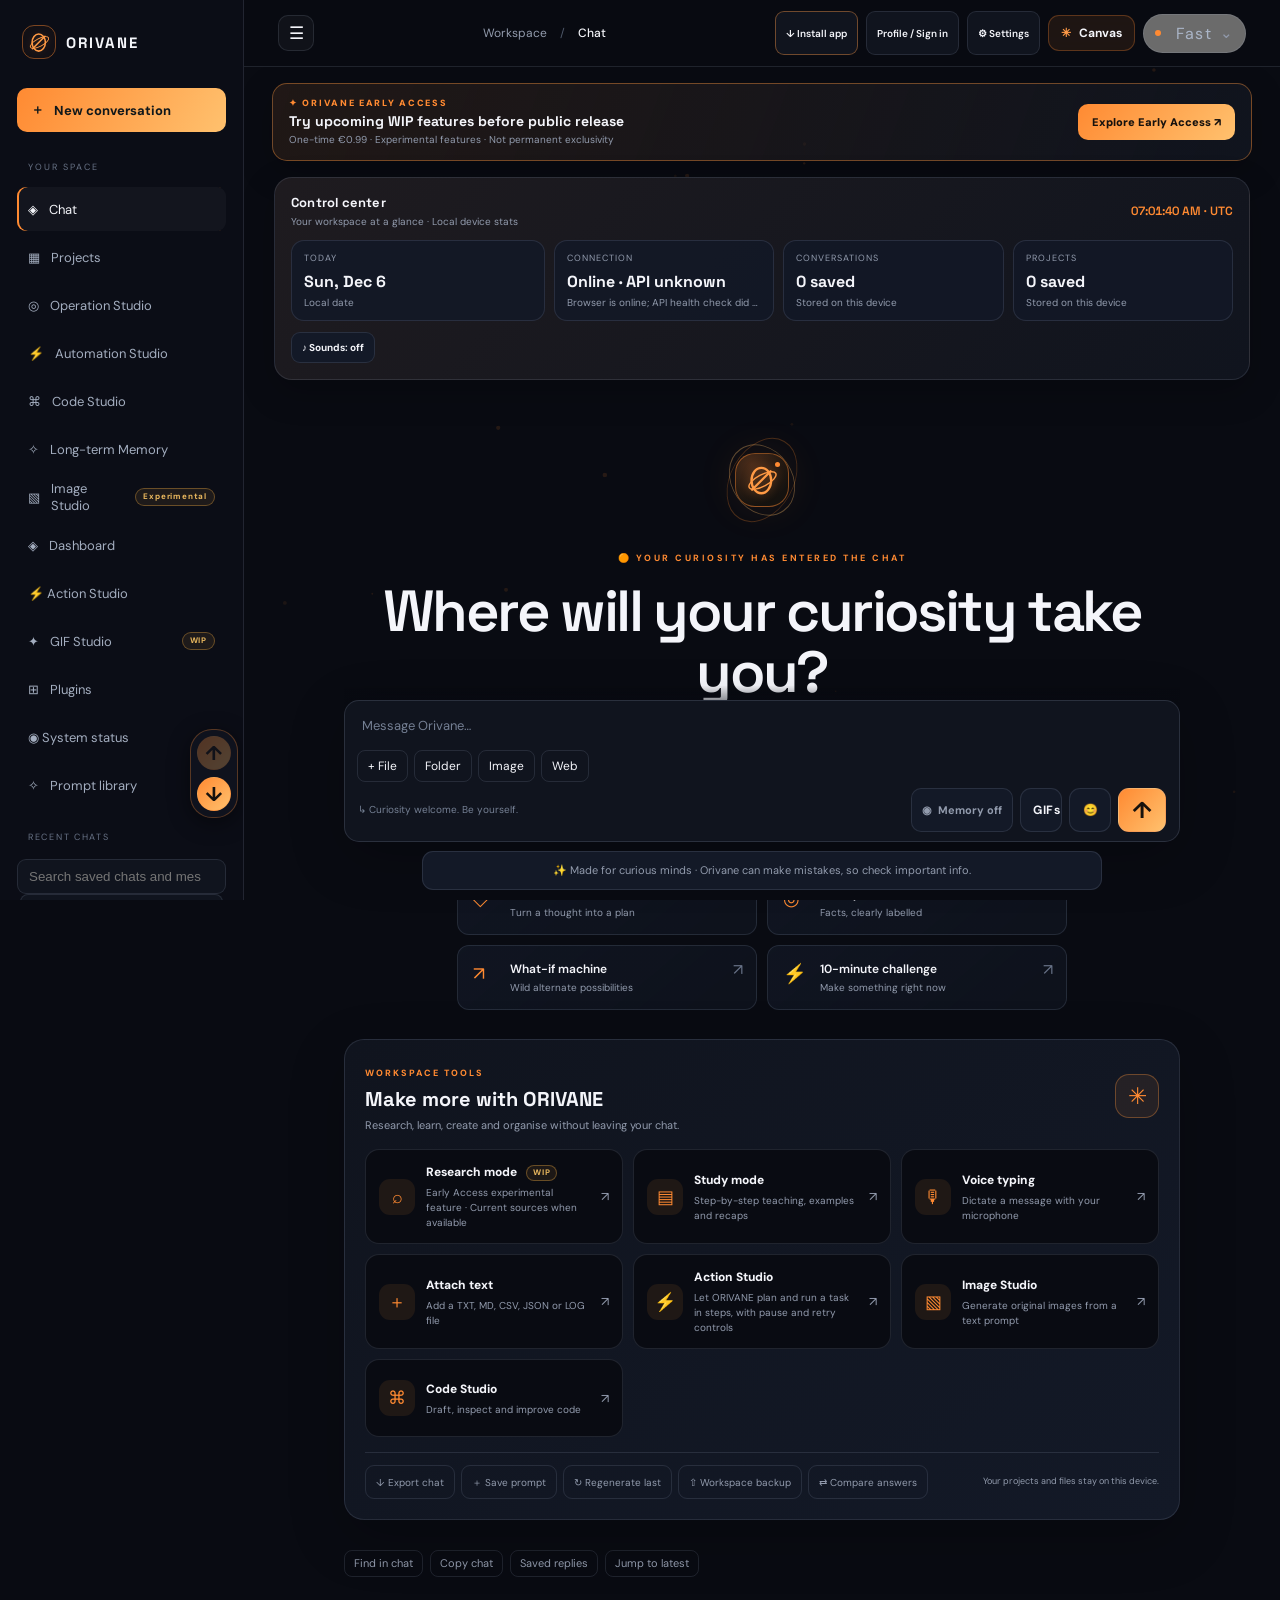
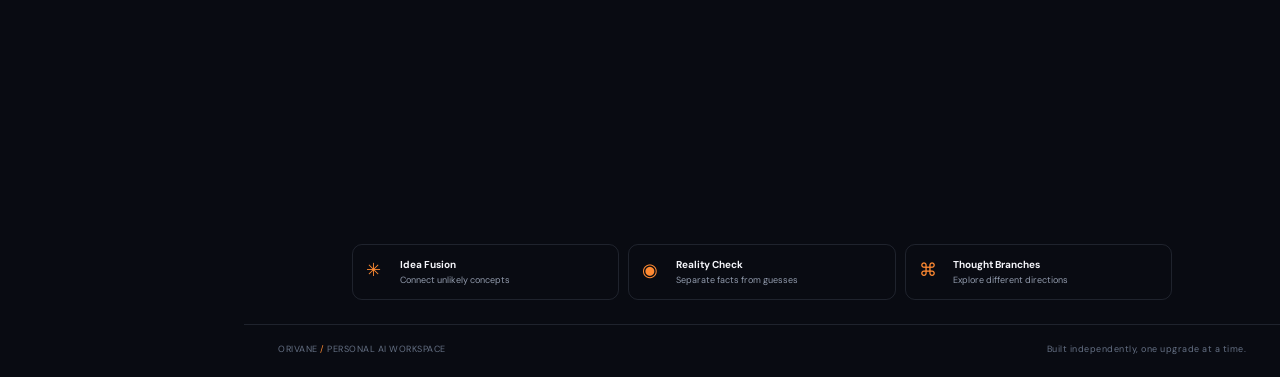
==== commit 5e497251: "Refresh cache for interrupted response recovery" ====
--- a/index.html
+++ b/index.html
@@ -34,4 +34,4 @@
 <div class="early-access-overlay" id="earlyAccessOverlay" hidden><section class="early-access-modal" role="dialog" aria-modal="true" aria-labelledby="earlyAccessTitle"><button type="button" class="early-access-close" id="earlyAccessClose" aria-label="Close">×</button><div class="early-access-mark">✦</div><span class="early-access-kicker">ORIVANE · EXPERIMENTAL PROGRAM</span><h2 id="earlyAccessTitle">Early Access Pass</h2><p class="early-access-lead">Get the chance to try upcoming ORIVANE features before they're released to everyone.</p><div class="early-access-price">€0.99 <small>one-time payment · no subscription</small></div><div class="early-access-warning"><b>⚠️ Warning — Work in Progress</b><p>These features are still being developed. Expect bugs, glitches, incomplete functionality and unexpected issues. Features may change or temporarily become unavailable.</p></div><div class="early-access-public"><b>📢 Public release notice</b><p>WIP means these are upcoming features. They will eventually be released to the public and become available to everyone. Early Access lets you try them first; it does not give permanent exclusive access.</p></div><div class="early-access-features"><b>Experimental features</b><div id="earlyAccessFeatureList" class="early-access-feature-list"><div class="early-access-feature-item"><b>Image Studio</b><small>Generate original images from text prompts using ORIVANE AI.</small></div></div></div><div class="early-access-account" id="earlyAccessAccountStatus" role="status">Checking your account…</div><button type="button" class="early-access-buy" id="earlyAccessBuy" disabled>Checkout not configured yet</button><p class="early-access-foot">Purchases will only be enabled after secure payment verification is configured. No payment is being taken right now.</p></section></div>
 <div class="overlay" id="profileOverlay" hidden><section class="dialog profile-dialog" role="dialog" aria-modal="true" aria-labelledby="profileTitle"><button class="dialog-close" data-close="profileOverlay" aria-label="Close">×</button><div class="dialog-mark">O</div><h2 id="profileTitle">Your ORIVANE profile</h2><p class="dialog-sub">Create an account or sign in. Your password is protected by server-side hashing.</p><form id="profileForm"><label for="profileName">Username</label><input id="profileName" maxlength="24" autocomplete="username" placeholder="3–24 letters, numbers or underscores" required><label for="profilePassword">Password</label><input id="profilePassword" type="password" minlength="10" maxlength="128" autocomplete="new-password" placeholder="At least 10 characters" required><button class="dialog-primary" id="profileSubmit" type="submit">Create account</button></form><button type="button" id="profileModeSwitch">Already have an account? Sign in</button><div class="auth-divider">OR</div><button type="button" class="google-signin" id="googleSignin" disabled><span>G</span> Continue with Google <small>Setup required</small></button><button type="button" id="profileSignout" hidden>Sign out</button><p class="dialog-foot" id="profileStatus">Your account settings are protected.</p></section></div>
 <div class="overlay" id="settingsOverlay" hidden><section class="dialog settings-dialog" role="dialog" aria-modal="true" aria-labelledby="settingsTitle"><button class="dialog-close" data-close="settingsOverlay" aria-label="Close">×</button><h2 id="settingsTitle">Settings</h2><p class="dialog-sub">Make ORIVANE feel like yours.</p><nav class="settings-tabs"><button class="active" data-settings-tab="personal">Personalisation</button><button data-settings-tab="appearance">Appearance</button><button data-settings-tab="privacy">Privacy</button></nav><div class="settings-pane" data-settings-pane="personal"><label for="appLanguage">App language</label><select id="appLanguage"><option value="auto" selected>Device language (Automatic)</option><option value="en">English</option><option value="fr">Français</option><option value="nl">Nederlands</option><option value="de">Deutsch</option><option value="es">Español</option></select><p class="settings-help">Use your device language automatically, or choose one manually. English is the fallback.</p><label for="displayName">What should ORIVANE call you?</label><input id="displayName" maxlength="30" placeholder="Your preferred name"><label for="customInstructions">Custom instructions</label><textarea id="customInstructions" rows="3" maxlength="500" placeholder="How should ORIVANE respond?"></textarea><label for="responseStyle">Response style</label><select id="responseStyle"><option value="balanced">Balanced</option><option value="friendly">Friendly and casual</option><option value="concise">Short and concise</option><option value="detailed">Detailed and thorough</option></select><label class="check-row"><input id="useName" type="checkbox"> Use my preferred name in replies</label></div><div class="settings-pane" data-settings-pane="appearance" hidden><label for="themeChoice">Theme</label><select id="themeChoice"><option value="dark">Dark</option><option value="light">Light</option></select><p class="settings-help">Your appearance preference is saved on this device.</p></div><div class="settings-pane" data-settings-pane="privacy" hidden><label class="check-row"><input id="memorySetting" type="checkbox"> Save recent chats on this device</label><p class="settings-help">Local memory stores up to 30 recent messages in this browser. It is not cloud-synced.</p><button type="button" class="danger-button" id="clearMemory">Clear saved memory</button></div><div class="settings-footer"><span id="settingsStatus">Changes save on this device.</span><button class="dialog-primary" id="saveSettings" type="button">Save settings</button></div></section></div>
-<div class="overlay" id="commandPaletteOverlay" hidden><section class="dialog settings-dialog command-dialog" role="dialog" aria-modal="true" aria-labelledby="commandTitle"><button class="dialog-close" data-close="commandPaletteOverlay" aria-label="Close">×</button><h2 id="commandTitle">Quick actions</h2><p class="dialog-sub">Choose a tool and ORIVANE will prepare the prompt.</p><div class="command-grid"><button data-command="Explain this simply, using an example and a short recap.">Explain simply</button><button data-command="Give me a structured, practical plan with clear steps.">Make a plan</button><button data-command="Critically review this idea. Identify strengths, weaknesses, assumptions and improvements.">Review an idea</button><button data-command="Summarize the conversation so far into key points and next steps.">Summarize chat</button><button data-command="Turn this into a clear checklist with priorities.">Make a checklist</button><button data-command="Brainstorm 10 creative alternatives and rank them by usefulness.">Brainstorm</button><button data-command="Teach me this topic step by step, check my understanding, and finish with 3 practice questions.">Teach me</button><button data-command="Rewrite this to be clearer while preserving my meaning.">Improve writing</button></div></section></div><div class="overlay" id="promptOverlay" hidden><section class="dialog settings-dialog" role="dialog" aria-modal="true" aria-labelledby="promptLibraryTitle"><button class="dialog-close" id="promptClose" aria-label="Close">×</button><h2 id="promptLibraryTitle">Prompt library</h2><p class="dialog-sub">Your saved prompts, stored on this device.</p><div id="promptLibraryList" class="prompt-library-list"></div></section></div><script src="script.js?v=71"></script><script src="gif-accessibility.js?v=3"></script><script src="features.js?v=5"></script><script src="workspace.js?v=25"></script><script src="gif-picker.js?v=20"></script><script src="studios.js?v=43"></script><script src="install.js?v=1"></script><script src="motion.js?v=1"></script><script src="control-center.js?v=3"></script><script src="canvas.js?v=2"></script><script src="owner-panel.js?v=37"></script><script src="feature-suite.js?v=3"></script></body></html>+<div class="overlay" id="commandPaletteOverlay" hidden><section class="dialog settings-dialog command-dialog" role="dialog" aria-modal="true" aria-labelledby="commandTitle"><button class="dialog-close" data-close="commandPaletteOverlay" aria-label="Close">×</button><h2 id="commandTitle">Quick actions</h2><p class="dialog-sub">Choose a tool and ORIVANE will prepare the prompt.</p><div class="command-grid"><button data-command="Explain this simply, using an example and a short recap.">Explain simply</button><button data-command="Give me a structured, practical plan with clear steps.">Make a plan</button><button data-command="Critically review this idea. Identify strengths, weaknesses, assumptions and improvements.">Review an idea</button><button data-command="Summarize the conversation so far into key points and next steps.">Summarize chat</button><button data-command="Turn this into a clear checklist with priorities.">Make a checklist</button><button data-command="Brainstorm 10 creative alternatives and rank them by usefulness.">Brainstorm</button><button data-command="Teach me this topic step by step, check my understanding, and finish with 3 practice questions.">Teach me</button><button data-command="Rewrite this to be clearer while preserving my meaning.">Improve writing</button></div></section></div><div class="overlay" id="promptOverlay" hidden><section class="dialog settings-dialog" role="dialog" aria-modal="true" aria-labelledby="promptLibraryTitle"><button class="dialog-close" id="promptClose" aria-label="Close">×</button><h2 id="promptLibraryTitle">Prompt library</h2><p class="dialog-sub">Your saved prompts, stored on this device.</p><div id="promptLibraryList" class="prompt-library-list"></div></section></div><script src="script.js?v=72"></script><script src="gif-accessibility.js?v=3"></script><script src="features.js?v=5"></script><script src="workspace.js?v=25"></script><script src="gif-picker.js?v=20"></script><script src="studios.js?v=43"></script><script src="install.js?v=1"></script><script src="motion.js?v=1"></script><script src="control-center.js?v=3"></script><script src="canvas.js?v=2"></script><script src="owner-panel.js?v=37"></script><script src="feature-suite.js?v=3"></script></body></html>
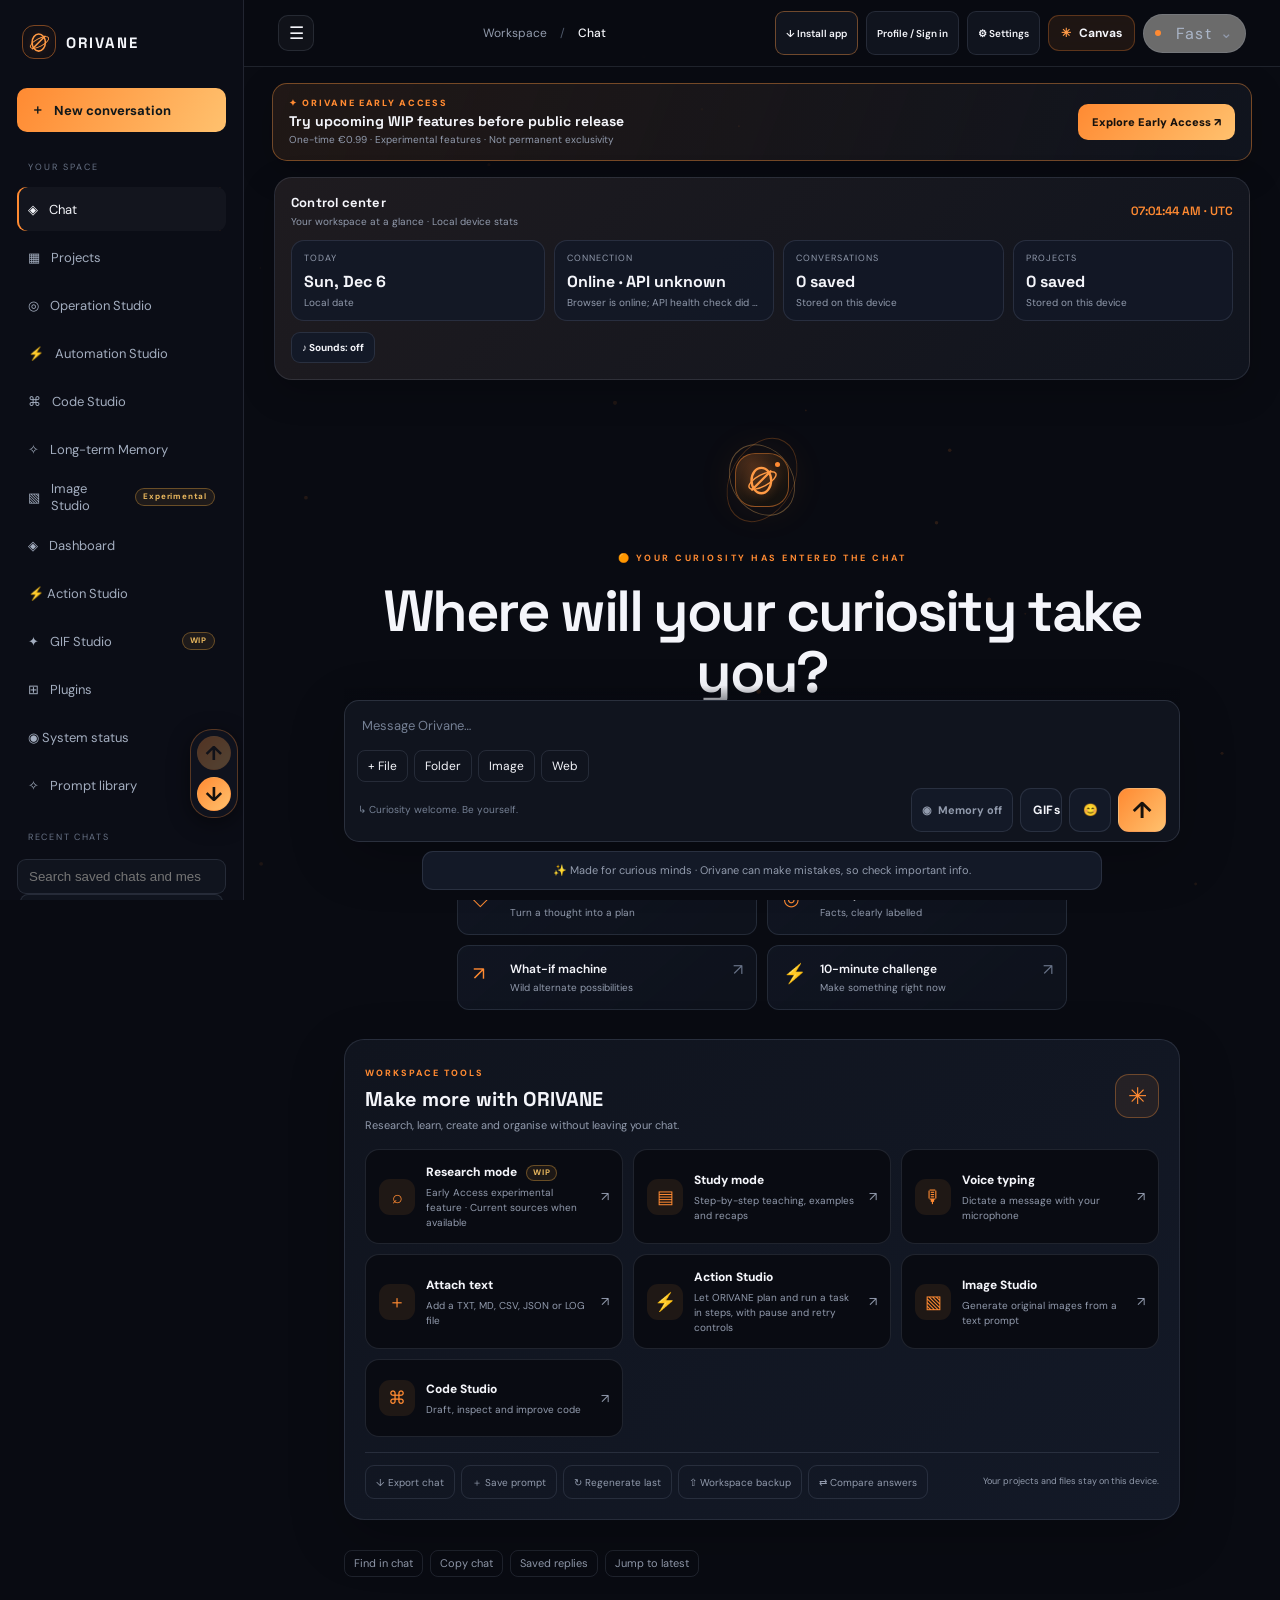
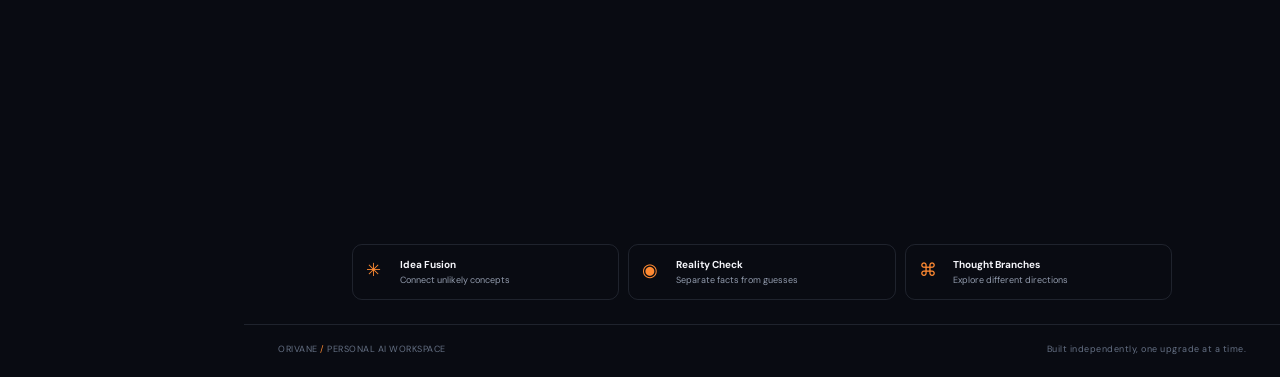
==== commit 77dae312: "Publish quota error handling and synchronize cached assets" ====
--- a/index.html
+++ b/index.html
@@ -34,4 +34,4 @@
 <div class="early-access-overlay" id="earlyAccessOverlay" hidden><section class="early-access-modal" role="dialog" aria-modal="true" aria-labelledby="earlyAccessTitle"><button type="button" class="early-access-close" id="earlyAccessClose" aria-label="Close">×</button><div class="early-access-mark">✦</div><span class="early-access-kicker">ORIVANE · EXPERIMENTAL PROGRAM</span><h2 id="earlyAccessTitle">Early Access Pass</h2><p class="early-access-lead">Get the chance to try upcoming ORIVANE features before they're released to everyone.</p><div class="early-access-price">€0.99 <small>one-time payment · no subscription</small></div><div class="early-access-warning"><b>⚠️ Warning — Work in Progress</b><p>These features are still being developed. Expect bugs, glitches, incomplete functionality and unexpected issues. Features may change or temporarily become unavailable.</p></div><div class="early-access-public"><b>📢 Public release notice</b><p>WIP means these are upcoming features. They will eventually be released to the public and become available to everyone. Early Access lets you try them first; it does not give permanent exclusive access.</p></div><div class="early-access-features"><b>Experimental features</b><div id="earlyAccessFeatureList" class="early-access-feature-list"><div class="early-access-feature-item"><b>Image Studio</b><small>Generate original images from text prompts using ORIVANE AI.</small></div></div></div><div class="early-access-account" id="earlyAccessAccountStatus" role="status">Checking your account…</div><button type="button" class="early-access-buy" id="earlyAccessBuy" disabled>Checkout not configured yet</button><p class="early-access-foot">Purchases will only be enabled after secure payment verification is configured. No payment is being taken right now.</p></section></div>
 <div class="overlay" id="profileOverlay" hidden><section class="dialog profile-dialog" role="dialog" aria-modal="true" aria-labelledby="profileTitle"><button class="dialog-close" data-close="profileOverlay" aria-label="Close">×</button><div class="dialog-mark">O</div><h2 id="profileTitle">Your ORIVANE profile</h2><p class="dialog-sub">Create an account or sign in. Your password is protected by server-side hashing.</p><form id="profileForm"><label for="profileName">Username</label><input id="profileName" maxlength="24" autocomplete="username" placeholder="3–24 letters, numbers or underscores" required><label for="profilePassword">Password</label><input id="profilePassword" type="password" minlength="10" maxlength="128" autocomplete="new-password" placeholder="At least 10 characters" required><button class="dialog-primary" id="profileSubmit" type="submit">Create account</button></form><button type="button" id="profileModeSwitch">Already have an account? Sign in</button><div class="auth-divider">OR</div><button type="button" class="google-signin" id="googleSignin" disabled><span>G</span> Continue with Google <small>Setup required</small></button><button type="button" id="profileSignout" hidden>Sign out</button><p class="dialog-foot" id="profileStatus">Your account settings are protected.</p></section></div>
 <div class="overlay" id="settingsOverlay" hidden><section class="dialog settings-dialog" role="dialog" aria-modal="true" aria-labelledby="settingsTitle"><button class="dialog-close" data-close="settingsOverlay" aria-label="Close">×</button><h2 id="settingsTitle">Settings</h2><p class="dialog-sub">Make ORIVANE feel like yours.</p><nav class="settings-tabs"><button class="active" data-settings-tab="personal">Personalisation</button><button data-settings-tab="appearance">Appearance</button><button data-settings-tab="privacy">Privacy</button></nav><div class="settings-pane" data-settings-pane="personal"><label for="appLanguage">App language</label><select id="appLanguage"><option value="auto" selected>Device language (Automatic)</option><option value="en">English</option><option value="fr">Français</option><option value="nl">Nederlands</option><option value="de">Deutsch</option><option value="es">Español</option></select><p class="settings-help">Use your device language automatically, or choose one manually. English is the fallback.</p><label for="displayName">What should ORIVANE call you?</label><input id="displayName" maxlength="30" placeholder="Your preferred name"><label for="customInstructions">Custom instructions</label><textarea id="customInstructions" rows="3" maxlength="500" placeholder="How should ORIVANE respond?"></textarea><label for="responseStyle">Response style</label><select id="responseStyle"><option value="balanced">Balanced</option><option value="friendly">Friendly and casual</option><option value="concise">Short and concise</option><option value="detailed">Detailed and thorough</option></select><label class="check-row"><input id="useName" type="checkbox"> Use my preferred name in replies</label></div><div class="settings-pane" data-settings-pane="appearance" hidden><label for="themeChoice">Theme</label><select id="themeChoice"><option value="dark">Dark</option><option value="light">Light</option></select><p class="settings-help">Your appearance preference is saved on this device.</p></div><div class="settings-pane" data-settings-pane="privacy" hidden><label class="check-row"><input id="memorySetting" type="checkbox"> Save recent chats on this device</label><p class="settings-help">Local memory stores up to 30 recent messages in this browser. It is not cloud-synced.</p><button type="button" class="danger-button" id="clearMemory">Clear saved memory</button></div><div class="settings-footer"><span id="settingsStatus">Changes save on this device.</span><button class="dialog-primary" id="saveSettings" type="button">Save settings</button></div></section></div>
-<div class="overlay" id="commandPaletteOverlay" hidden><section class="dialog settings-dialog command-dialog" role="dialog" aria-modal="true" aria-labelledby="commandTitle"><button class="dialog-close" data-close="commandPaletteOverlay" aria-label="Close">×</button><h2 id="commandTitle">Quick actions</h2><p class="dialog-sub">Choose a tool and ORIVANE will prepare the prompt.</p><div class="command-grid"><button data-command="Explain this simply, using an example and a short recap.">Explain simply</button><button data-command="Give me a structured, practical plan with clear steps.">Make a plan</button><button data-command="Critically review this idea. Identify strengths, weaknesses, assumptions and improvements.">Review an idea</button><button data-command="Summarize the conversation so far into key points and next steps.">Summarize chat</button><button data-command="Turn this into a clear checklist with priorities.">Make a checklist</button><button data-command="Brainstorm 10 creative alternatives and rank them by usefulness.">Brainstorm</button><button data-command="Teach me this topic step by step, check my understanding, and finish with 3 practice questions.">Teach me</button><button data-command="Rewrite this to be clearer while preserving my meaning.">Improve writing</button></div></section></div><div class="overlay" id="promptOverlay" hidden><section class="dialog settings-dialog" role="dialog" aria-modal="true" aria-labelledby="promptLibraryTitle"><button class="dialog-close" id="promptClose" aria-label="Close">×</button><h2 id="promptLibraryTitle">Prompt library</h2><p class="dialog-sub">Your saved prompts, stored on this device.</p><div id="promptLibraryList" class="prompt-library-list"></div></section></div><script src="script.js?v=72"></script><script src="gif-accessibility.js?v=3"></script><script src="features.js?v=5"></script><script src="workspace.js?v=25"></script><script src="gif-picker.js?v=20"></script><script src="studios.js?v=43"></script><script src="install.js?v=1"></script><script src="motion.js?v=1"></script><script src="control-center.js?v=3"></script><script src="canvas.js?v=2"></script><script src="owner-panel.js?v=37"></script><script src="feature-suite.js?v=3"></script></body></html>+<div class="overlay" id="commandPaletteOverlay" hidden><section class="dialog settings-dialog command-dialog" role="dialog" aria-modal="true" aria-labelledby="commandTitle"><button class="dialog-close" data-close="commandPaletteOverlay" aria-label="Close">×</button><h2 id="commandTitle">Quick actions</h2><p class="dialog-sub">Choose a tool and ORIVANE will prepare the prompt.</p><div class="command-grid"><button data-command="Explain this simply, using an example and a short recap.">Explain simply</button><button data-command="Give me a structured, practical plan with clear steps.">Make a plan</button><button data-command="Critically review this idea. Identify strengths, weaknesses, assumptions and improvements.">Review an idea</button><button data-command="Summarize the conversation so far into key points and next steps.">Summarize chat</button><button data-command="Turn this into a clear checklist with priorities.">Make a checklist</button><button data-command="Brainstorm 10 creative alternatives and rank them by usefulness.">Brainstorm</button><button data-command="Teach me this topic step by step, check my understanding, and finish with 3 practice questions.">Teach me</button><button data-command="Rewrite this to be clearer while preserving my meaning.">Improve writing</button></div></section></div><div class="overlay" id="promptOverlay" hidden><section class="dialog settings-dialog" role="dialog" aria-modal="true" aria-labelledby="promptLibraryTitle"><button class="dialog-close" id="promptClose" aria-label="Close">×</button><h2 id="promptLibraryTitle">Prompt library</h2><p class="dialog-sub">Your saved prompts, stored on this device.</p><div id="promptLibraryList" class="prompt-library-list"></div></section></div><script src="script.js?v=73"></script><script src="gif-accessibility.js?v=3"></script><script src="features.js?v=5"></script><script src="workspace.js?v=25"></script><script src="gif-picker.js?v=20"></script><script src="studios.js?v=43"></script><script src="install.js?v=1"></script><script src="motion.js?v=1"></script><script src="control-center.js?v=3"></script><script src="canvas.js?v=2"></script><script src="owner-panel.js?v=38"></script><script src="feature-suite.js?v=3"></script></body></html>
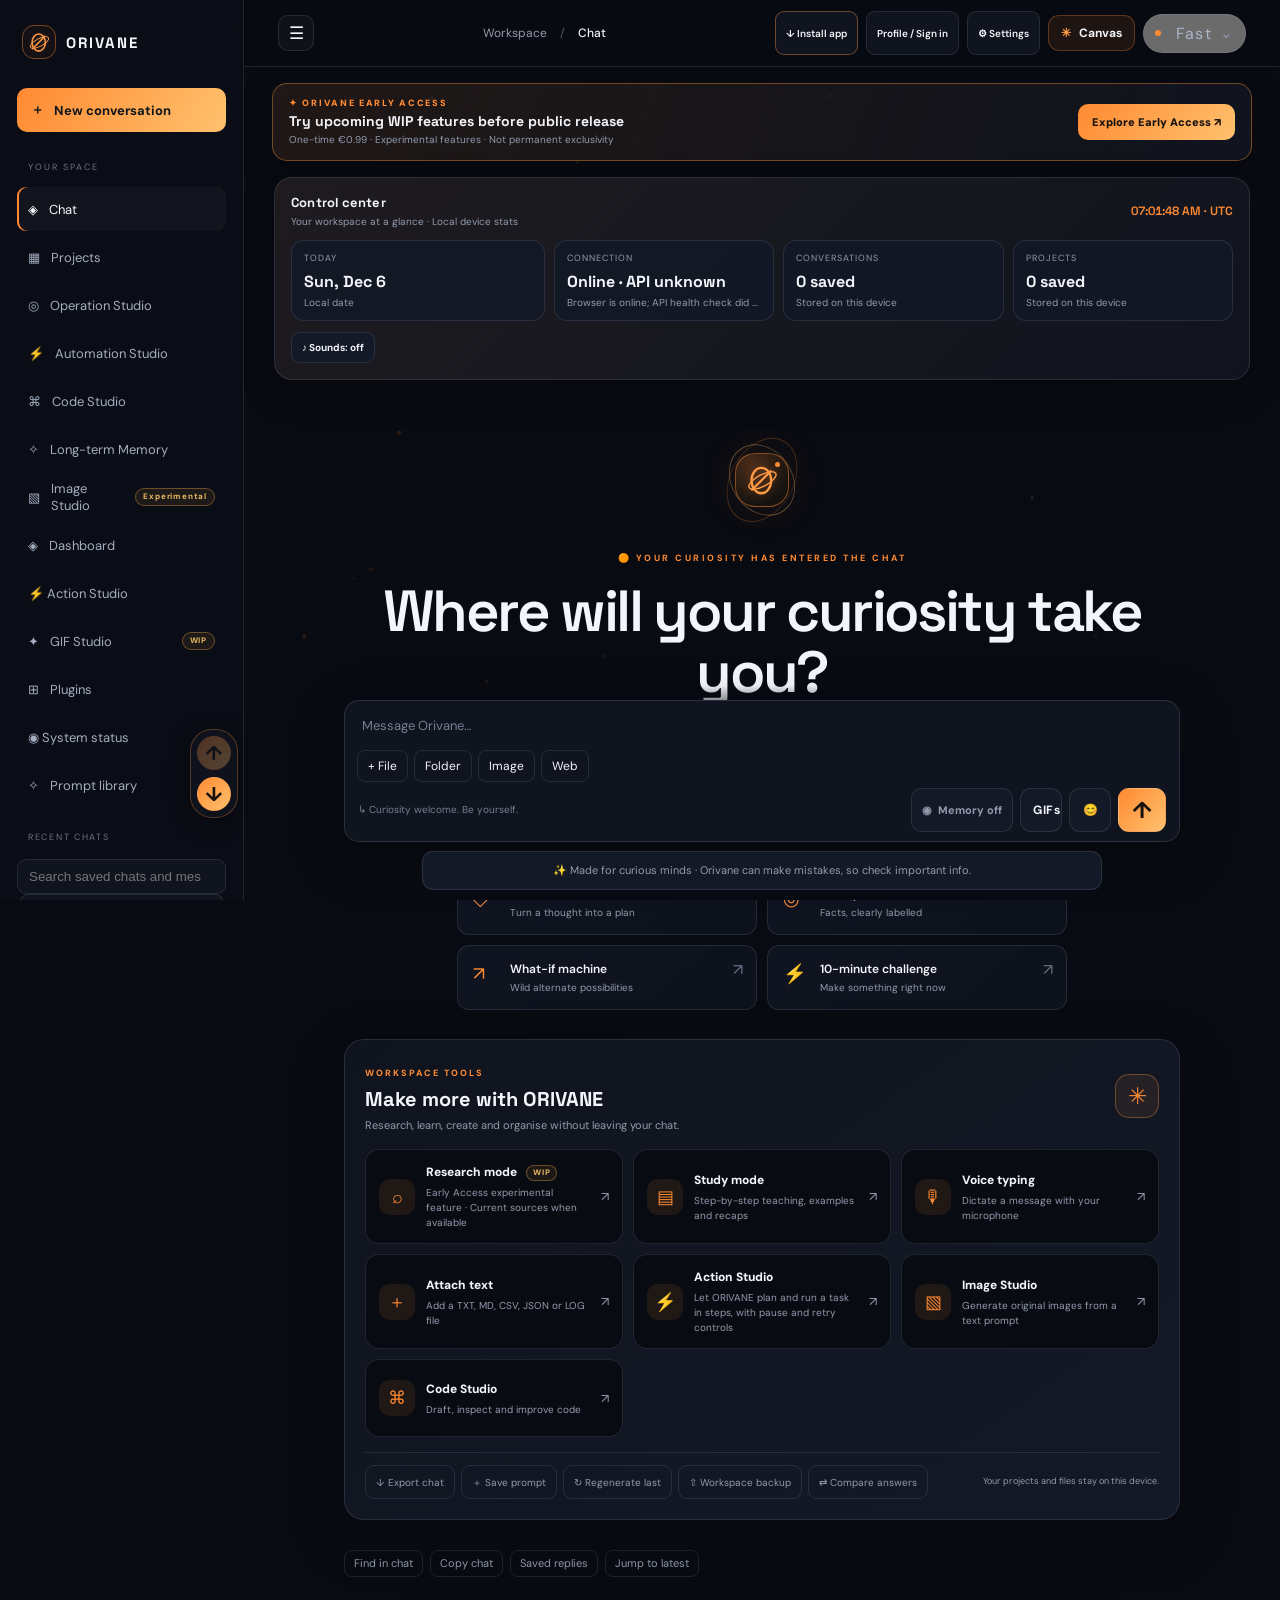
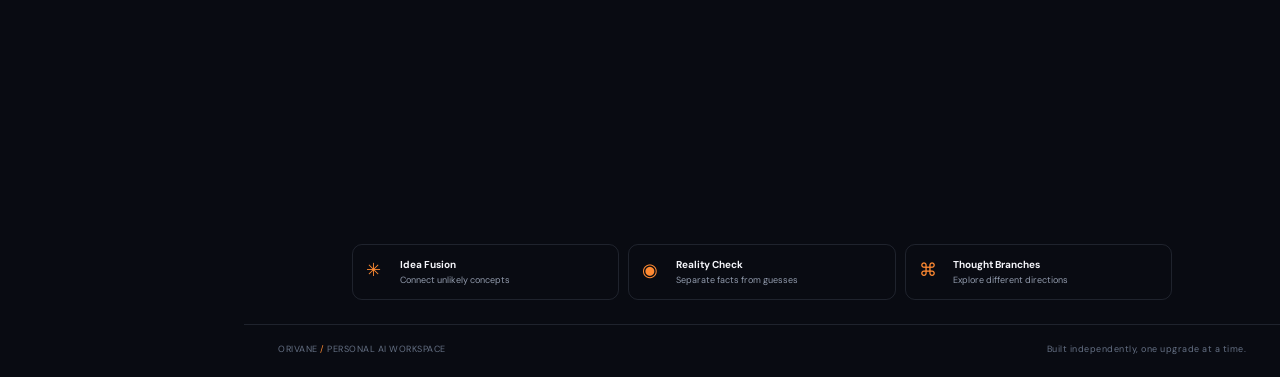
==== commit 18d737fe: "Refresh cached Admin Panel for unified secure login" ====
--- a/index.html
+++ b/index.html
@@ -34,4 +34,4 @@
 <div class="early-access-overlay" id="earlyAccessOverlay" hidden><section class="early-access-modal" role="dialog" aria-modal="true" aria-labelledby="earlyAccessTitle"><button type="button" class="early-access-close" id="earlyAccessClose" aria-label="Close">×</button><div class="early-access-mark">✦</div><span class="early-access-kicker">ORIVANE · EXPERIMENTAL PROGRAM</span><h2 id="earlyAccessTitle">Early Access Pass</h2><p class="early-access-lead">Get the chance to try upcoming ORIVANE features before they're released to everyone.</p><div class="early-access-price">€0.99 <small>one-time payment · no subscription</small></div><div class="early-access-warning"><b>⚠️ Warning — Work in Progress</b><p>These features are still being developed. Expect bugs, glitches, incomplete functionality and unexpected issues. Features may change or temporarily become unavailable.</p></div><div class="early-access-public"><b>📢 Public release notice</b><p>WIP means these are upcoming features. They will eventually be released to the public and become available to everyone. Early Access lets you try them first; it does not give permanent exclusive access.</p></div><div class="early-access-features"><b>Experimental features</b><div id="earlyAccessFeatureList" class="early-access-feature-list"><div class="early-access-feature-item"><b>Image Studio</b><small>Generate original images from text prompts using ORIVANE AI.</small></div></div></div><div class="early-access-account" id="earlyAccessAccountStatus" role="status">Checking your account…</div><button type="button" class="early-access-buy" id="earlyAccessBuy" disabled>Checkout not configured yet</button><p class="early-access-foot">Purchases will only be enabled after secure payment verification is configured. No payment is being taken right now.</p></section></div>
 <div class="overlay" id="profileOverlay" hidden><section class="dialog profile-dialog" role="dialog" aria-modal="true" aria-labelledby="profileTitle"><button class="dialog-close" data-close="profileOverlay" aria-label="Close">×</button><div class="dialog-mark">O</div><h2 id="profileTitle">Your ORIVANE profile</h2><p class="dialog-sub">Create an account or sign in. Your password is protected by server-side hashing.</p><form id="profileForm"><label for="profileName">Username</label><input id="profileName" maxlength="24" autocomplete="username" placeholder="3–24 letters, numbers or underscores" required><label for="profilePassword">Password</label><input id="profilePassword" type="password" minlength="10" maxlength="128" autocomplete="new-password" placeholder="At least 10 characters" required><button class="dialog-primary" id="profileSubmit" type="submit">Create account</button></form><button type="button" id="profileModeSwitch">Already have an account? Sign in</button><div class="auth-divider">OR</div><button type="button" class="google-signin" id="googleSignin" disabled><span>G</span> Continue with Google <small>Setup required</small></button><button type="button" id="profileSignout" hidden>Sign out</button><p class="dialog-foot" id="profileStatus">Your account settings are protected.</p></section></div>
 <div class="overlay" id="settingsOverlay" hidden><section class="dialog settings-dialog" role="dialog" aria-modal="true" aria-labelledby="settingsTitle"><button class="dialog-close" data-close="settingsOverlay" aria-label="Close">×</button><h2 id="settingsTitle">Settings</h2><p class="dialog-sub">Make ORIVANE feel like yours.</p><nav class="settings-tabs"><button class="active" data-settings-tab="personal">Personalisation</button><button data-settings-tab="appearance">Appearance</button><button data-settings-tab="privacy">Privacy</button></nav><div class="settings-pane" data-settings-pane="personal"><label for="appLanguage">App language</label><select id="appLanguage"><option value="auto" selected>Device language (Automatic)</option><option value="en">English</option><option value="fr">Français</option><option value="nl">Nederlands</option><option value="de">Deutsch</option><option value="es">Español</option></select><p class="settings-help">Use your device language automatically, or choose one manually. English is the fallback.</p><label for="displayName">What should ORIVANE call you?</label><input id="displayName" maxlength="30" placeholder="Your preferred name"><label for="customInstructions">Custom instructions</label><textarea id="customInstructions" rows="3" maxlength="500" placeholder="How should ORIVANE respond?"></textarea><label for="responseStyle">Response style</label><select id="responseStyle"><option value="balanced">Balanced</option><option value="friendly">Friendly and casual</option><option value="concise">Short and concise</option><option value="detailed">Detailed and thorough</option></select><label class="check-row"><input id="useName" type="checkbox"> Use my preferred name in replies</label></div><div class="settings-pane" data-settings-pane="appearance" hidden><label for="themeChoice">Theme</label><select id="themeChoice"><option value="dark">Dark</option><option value="light">Light</option></select><p class="settings-help">Your appearance preference is saved on this device.</p></div><div class="settings-pane" data-settings-pane="privacy" hidden><label class="check-row"><input id="memorySetting" type="checkbox"> Save recent chats on this device</label><p class="settings-help">Local memory stores up to 30 recent messages in this browser. It is not cloud-synced.</p><button type="button" class="danger-button" id="clearMemory">Clear saved memory</button></div><div class="settings-footer"><span id="settingsStatus">Changes save on this device.</span><button class="dialog-primary" id="saveSettings" type="button">Save settings</button></div></section></div>
-<div class="overlay" id="commandPaletteOverlay" hidden><section class="dialog settings-dialog command-dialog" role="dialog" aria-modal="true" aria-labelledby="commandTitle"><button class="dialog-close" data-close="commandPaletteOverlay" aria-label="Close">×</button><h2 id="commandTitle">Quick actions</h2><p class="dialog-sub">Choose a tool and ORIVANE will prepare the prompt.</p><div class="command-grid"><button data-command="Explain this simply, using an example and a short recap.">Explain simply</button><button data-command="Give me a structured, practical plan with clear steps.">Make a plan</button><button data-command="Critically review this idea. Identify strengths, weaknesses, assumptions and improvements.">Review an idea</button><button data-command="Summarize the conversation so far into key points and next steps.">Summarize chat</button><button data-command="Turn this into a clear checklist with priorities.">Make a checklist</button><button data-command="Brainstorm 10 creative alternatives and rank them by usefulness.">Brainstorm</button><button data-command="Teach me this topic step by step, check my understanding, and finish with 3 practice questions.">Teach me</button><button data-command="Rewrite this to be clearer while preserving my meaning.">Improve writing</button></div></section></div><div class="overlay" id="promptOverlay" hidden><section class="dialog settings-dialog" role="dialog" aria-modal="true" aria-labelledby="promptLibraryTitle"><button class="dialog-close" id="promptClose" aria-label="Close">×</button><h2 id="promptLibraryTitle">Prompt library</h2><p class="dialog-sub">Your saved prompts, stored on this device.</p><div id="promptLibraryList" class="prompt-library-list"></div></section></div><script src="script.js?v=73"></script><script src="gif-accessibility.js?v=3"></script><script src="features.js?v=5"></script><script src="workspace.js?v=25"></script><script src="gif-picker.js?v=20"></script><script src="studios.js?v=43"></script><script src="install.js?v=1"></script><script src="motion.js?v=1"></script><script src="control-center.js?v=3"></script><script src="canvas.js?v=2"></script><script src="owner-panel.js?v=38"></script><script src="feature-suite.js?v=3"></script></body></html>+<div class="overlay" id="commandPaletteOverlay" hidden><section class="dialog settings-dialog command-dialog" role="dialog" aria-modal="true" aria-labelledby="commandTitle"><button class="dialog-close" data-close="commandPaletteOverlay" aria-label="Close">×</button><h2 id="commandTitle">Quick actions</h2><p class="dialog-sub">Choose a tool and ORIVANE will prepare the prompt.</p><div class="command-grid"><button data-command="Explain this simply, using an example and a short recap.">Explain simply</button><button data-command="Give me a structured, practical plan with clear steps.">Make a plan</button><button data-command="Critically review this idea. Identify strengths, weaknesses, assumptions and improvements.">Review an idea</button><button data-command="Summarize the conversation so far into key points and next steps.">Summarize chat</button><button data-command="Turn this into a clear checklist with priorities.">Make a checklist</button><button data-command="Brainstorm 10 creative alternatives and rank them by usefulness.">Brainstorm</button><button data-command="Teach me this topic step by step, check my understanding, and finish with 3 practice questions.">Teach me</button><button data-command="Rewrite this to be clearer while preserving my meaning.">Improve writing</button></div></section></div><div class="overlay" id="promptOverlay" hidden><section class="dialog settings-dialog" role="dialog" aria-modal="true" aria-labelledby="promptLibraryTitle"><button class="dialog-close" id="promptClose" aria-label="Close">×</button><h2 id="promptLibraryTitle">Prompt library</h2><p class="dialog-sub">Your saved prompts, stored on this device.</p><div id="promptLibraryList" class="prompt-library-list"></div></section></div><script src="script.js?v=73"></script><script src="gif-accessibility.js?v=3"></script><script src="features.js?v=5"></script><script src="workspace.js?v=25"></script><script src="gif-picker.js?v=20"></script><script src="studios.js?v=43"></script><script src="install.js?v=1"></script><script src="motion.js?v=1"></script><script src="control-center.js?v=3"></script><script src="canvas.js?v=2"></script><script src="owner-panel.js?v=39"></script><script src="feature-suite.js?v=3"></script></body></html>
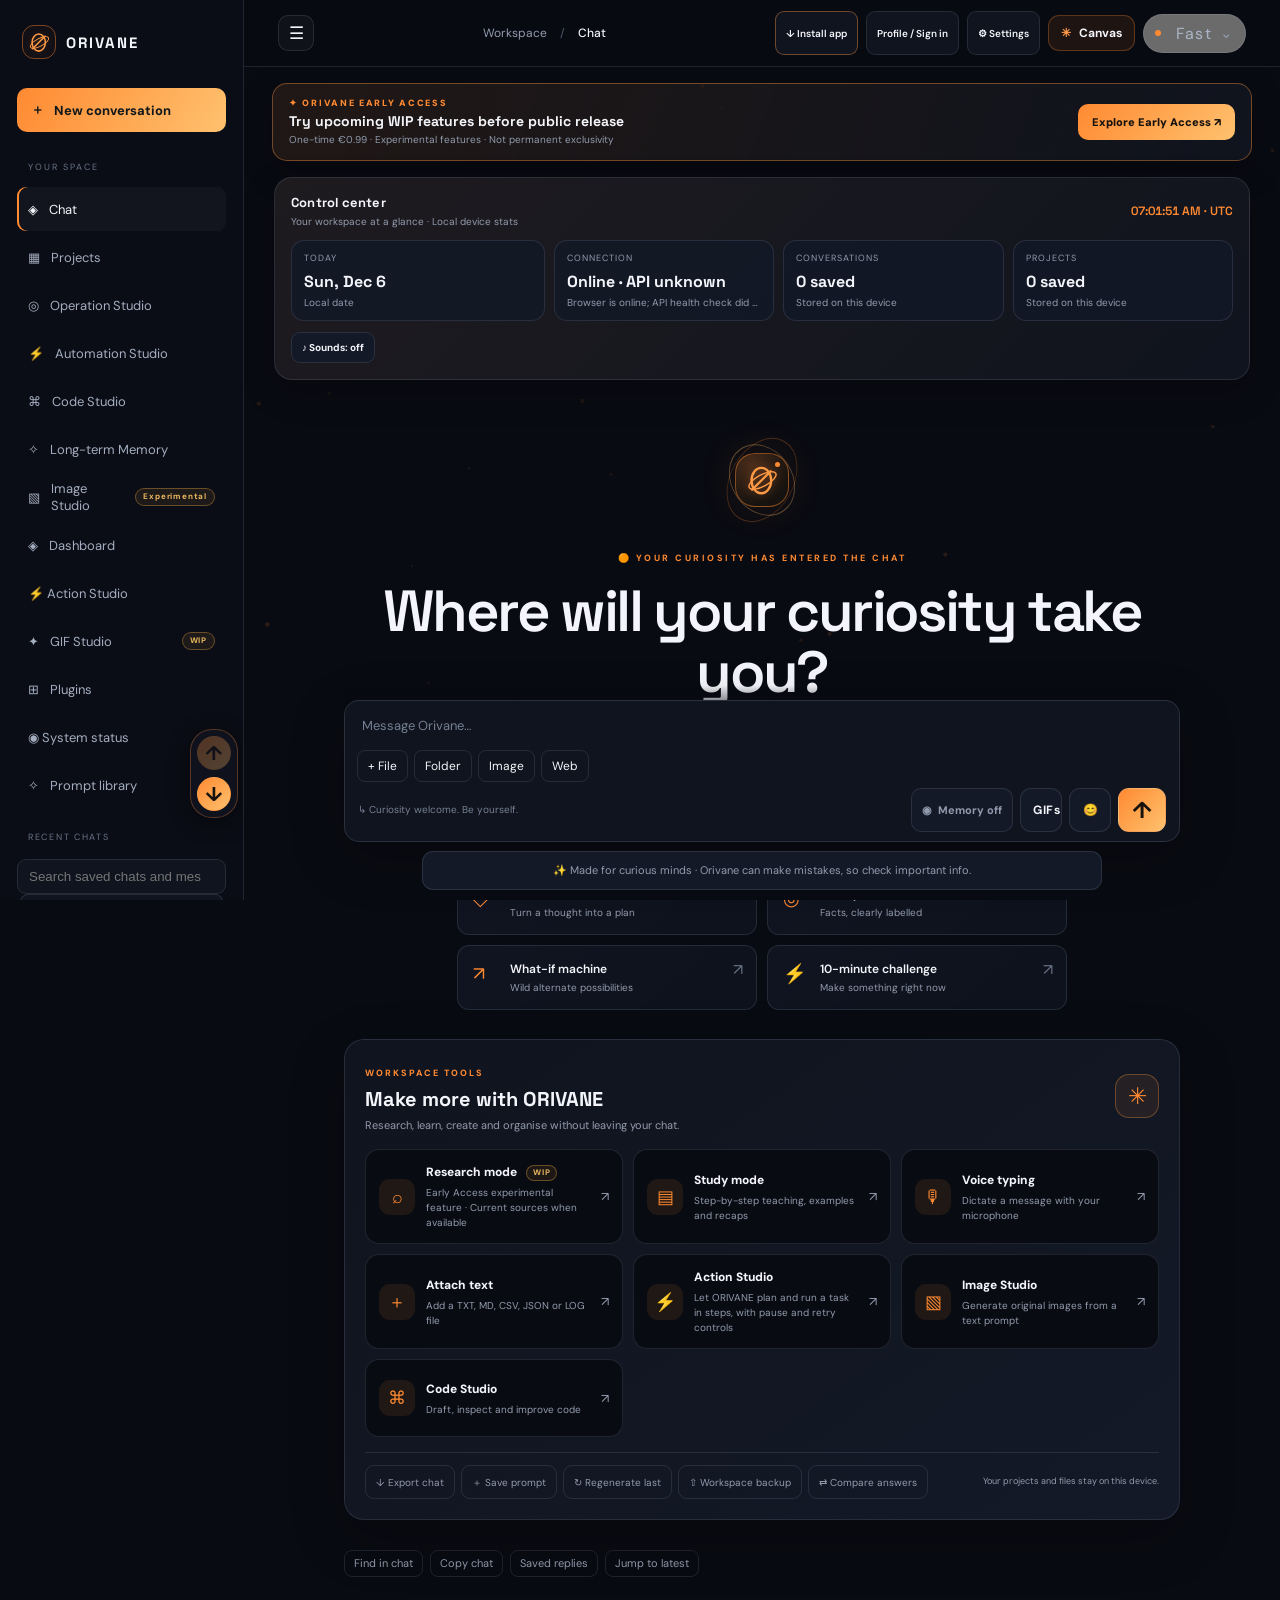
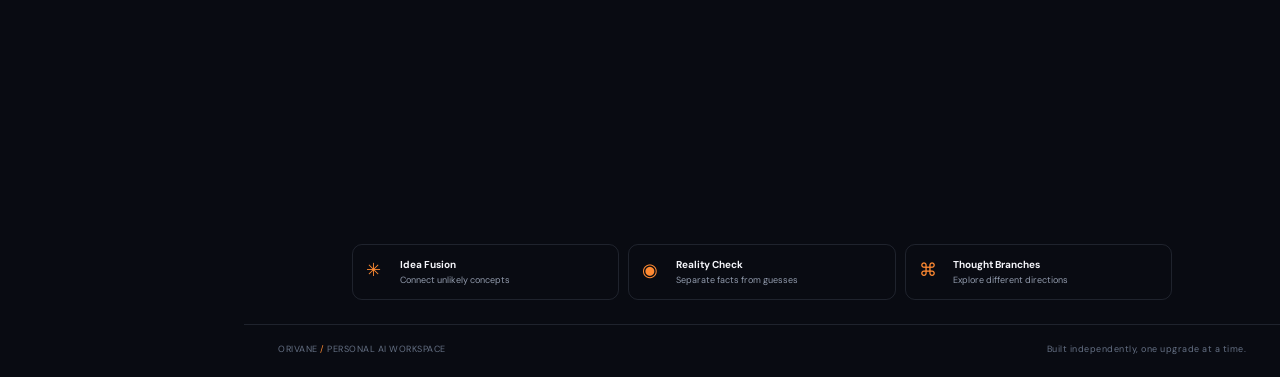
==== commit 3ef1fbcc: "Refresh cached Google sign-in frontend" ====
--- a/index.html
+++ b/index.html
@@ -34,4 +34,4 @@
 <div class="early-access-overlay" id="earlyAccessOverlay" hidden><section class="early-access-modal" role="dialog" aria-modal="true" aria-labelledby="earlyAccessTitle"><button type="button" class="early-access-close" id="earlyAccessClose" aria-label="Close">×</button><div class="early-access-mark">✦</div><span class="early-access-kicker">ORIVANE · EXPERIMENTAL PROGRAM</span><h2 id="earlyAccessTitle">Early Access Pass</h2><p class="early-access-lead">Get the chance to try upcoming ORIVANE features before they're released to everyone.</p><div class="early-access-price">€0.99 <small>one-time payment · no subscription</small></div><div class="early-access-warning"><b>⚠️ Warning — Work in Progress</b><p>These features are still being developed. Expect bugs, glitches, incomplete functionality and unexpected issues. Features may change or temporarily become unavailable.</p></div><div class="early-access-public"><b>📢 Public release notice</b><p>WIP means these are upcoming features. They will eventually be released to the public and become available to everyone. Early Access lets you try them first; it does not give permanent exclusive access.</p></div><div class="early-access-features"><b>Experimental features</b><div id="earlyAccessFeatureList" class="early-access-feature-list"><div class="early-access-feature-item"><b>Image Studio</b><small>Generate original images from text prompts using ORIVANE AI.</small></div></div></div><div class="early-access-account" id="earlyAccessAccountStatus" role="status">Checking your account…</div><button type="button" class="early-access-buy" id="earlyAccessBuy" disabled>Checkout not configured yet</button><p class="early-access-foot">Purchases will only be enabled after secure payment verification is configured. No payment is being taken right now.</p></section></div>
 <div class="overlay" id="profileOverlay" hidden><section class="dialog profile-dialog" role="dialog" aria-modal="true" aria-labelledby="profileTitle"><button class="dialog-close" data-close="profileOverlay" aria-label="Close">×</button><div class="dialog-mark">O</div><h2 id="profileTitle">Your ORIVANE profile</h2><p class="dialog-sub">Create an account or sign in. Your password is protected by server-side hashing.</p><form id="profileForm"><label for="profileName">Username</label><input id="profileName" maxlength="24" autocomplete="username" placeholder="3–24 letters, numbers or underscores" required><label for="profilePassword">Password</label><input id="profilePassword" type="password" minlength="10" maxlength="128" autocomplete="new-password" placeholder="At least 10 characters" required><button class="dialog-primary" id="profileSubmit" type="submit">Create account</button></form><button type="button" id="profileModeSwitch">Already have an account? Sign in</button><div class="auth-divider">OR</div><button type="button" class="google-signin" id="googleSignin" disabled><span>G</span> Continue with Google <small>Setup required</small></button><button type="button" id="profileSignout" hidden>Sign out</button><p class="dialog-foot" id="profileStatus">Your account settings are protected.</p></section></div>
 <div class="overlay" id="settingsOverlay" hidden><section class="dialog settings-dialog" role="dialog" aria-modal="true" aria-labelledby="settingsTitle"><button class="dialog-close" data-close="settingsOverlay" aria-label="Close">×</button><h2 id="settingsTitle">Settings</h2><p class="dialog-sub">Make ORIVANE feel like yours.</p><nav class="settings-tabs"><button class="active" data-settings-tab="personal">Personalisation</button><button data-settings-tab="appearance">Appearance</button><button data-settings-tab="privacy">Privacy</button></nav><div class="settings-pane" data-settings-pane="personal"><label for="appLanguage">App language</label><select id="appLanguage"><option value="auto" selected>Device language (Automatic)</option><option value="en">English</option><option value="fr">Français</option><option value="nl">Nederlands</option><option value="de">Deutsch</option><option value="es">Español</option></select><p class="settings-help">Use your device language automatically, or choose one manually. English is the fallback.</p><label for="displayName">What should ORIVANE call you?</label><input id="displayName" maxlength="30" placeholder="Your preferred name"><label for="customInstructions">Custom instructions</label><textarea id="customInstructions" rows="3" maxlength="500" placeholder="How should ORIVANE respond?"></textarea><label for="responseStyle">Response style</label><select id="responseStyle"><option value="balanced">Balanced</option><option value="friendly">Friendly and casual</option><option value="concise">Short and concise</option><option value="detailed">Detailed and thorough</option></select><label class="check-row"><input id="useName" type="checkbox"> Use my preferred name in replies</label></div><div class="settings-pane" data-settings-pane="appearance" hidden><label for="themeChoice">Theme</label><select id="themeChoice"><option value="dark">Dark</option><option value="light">Light</option></select><p class="settings-help">Your appearance preference is saved on this device.</p></div><div class="settings-pane" data-settings-pane="privacy" hidden><label class="check-row"><input id="memorySetting" type="checkbox"> Save recent chats on this device</label><p class="settings-help">Local memory stores up to 30 recent messages in this browser. It is not cloud-synced.</p><button type="button" class="danger-button" id="clearMemory">Clear saved memory</button></div><div class="settings-footer"><span id="settingsStatus">Changes save on this device.</span><button class="dialog-primary" id="saveSettings" type="button">Save settings</button></div></section></div>
-<div class="overlay" id="commandPaletteOverlay" hidden><section class="dialog settings-dialog command-dialog" role="dialog" aria-modal="true" aria-labelledby="commandTitle"><button class="dialog-close" data-close="commandPaletteOverlay" aria-label="Close">×</button><h2 id="commandTitle">Quick actions</h2><p class="dialog-sub">Choose a tool and ORIVANE will prepare the prompt.</p><div class="command-grid"><button data-command="Explain this simply, using an example and a short recap.">Explain simply</button><button data-command="Give me a structured, practical plan with clear steps.">Make a plan</button><button data-command="Critically review this idea. Identify strengths, weaknesses, assumptions and improvements.">Review an idea</button><button data-command="Summarize the conversation so far into key points and next steps.">Summarize chat</button><button data-command="Turn this into a clear checklist with priorities.">Make a checklist</button><button data-command="Brainstorm 10 creative alternatives and rank them by usefulness.">Brainstorm</button><button data-command="Teach me this topic step by step, check my understanding, and finish with 3 practice questions.">Teach me</button><button data-command="Rewrite this to be clearer while preserving my meaning.">Improve writing</button></div></section></div><div class="overlay" id="promptOverlay" hidden><section class="dialog settings-dialog" role="dialog" aria-modal="true" aria-labelledby="promptLibraryTitle"><button class="dialog-close" id="promptClose" aria-label="Close">×</button><h2 id="promptLibraryTitle">Prompt library</h2><p class="dialog-sub">Your saved prompts, stored on this device.</p><div id="promptLibraryList" class="prompt-library-list"></div></section></div><script src="script.js?v=73"></script><script src="gif-accessibility.js?v=3"></script><script src="features.js?v=5"></script><script src="workspace.js?v=25"></script><script src="gif-picker.js?v=20"></script><script src="studios.js?v=43"></script><script src="install.js?v=1"></script><script src="motion.js?v=1"></script><script src="control-center.js?v=3"></script><script src="canvas.js?v=2"></script><script src="owner-panel.js?v=39"></script><script src="feature-suite.js?v=3"></script></body></html>+<div class="overlay" id="commandPaletteOverlay" hidden><section class="dialog settings-dialog command-dialog" role="dialog" aria-modal="true" aria-labelledby="commandTitle"><button class="dialog-close" data-close="commandPaletteOverlay" aria-label="Close">×</button><h2 id="commandTitle">Quick actions</h2><p class="dialog-sub">Choose a tool and ORIVANE will prepare the prompt.</p><div class="command-grid"><button data-command="Explain this simply, using an example and a short recap.">Explain simply</button><button data-command="Give me a structured, practical plan with clear steps.">Make a plan</button><button data-command="Critically review this idea. Identify strengths, weaknesses, assumptions and improvements.">Review an idea</button><button data-command="Summarize the conversation so far into key points and next steps.">Summarize chat</button><button data-command="Turn this into a clear checklist with priorities.">Make a checklist</button><button data-command="Brainstorm 10 creative alternatives and rank them by usefulness.">Brainstorm</button><button data-command="Teach me this topic step by step, check my understanding, and finish with 3 practice questions.">Teach me</button><button data-command="Rewrite this to be clearer while preserving my meaning.">Improve writing</button></div></section></div><div class="overlay" id="promptOverlay" hidden><section class="dialog settings-dialog" role="dialog" aria-modal="true" aria-labelledby="promptLibraryTitle"><button class="dialog-close" id="promptClose" aria-label="Close">×</button><h2 id="promptLibraryTitle">Prompt library</h2><p class="dialog-sub">Your saved prompts, stored on this device.</p><div id="promptLibraryList" class="prompt-library-list"></div></section></div><script src="script.js?v=74"></script><script src="gif-accessibility.js?v=3"></script><script src="features.js?v=5"></script><script src="workspace.js?v=25"></script><script src="gif-picker.js?v=20"></script><script src="studios.js?v=43"></script><script src="install.js?v=1"></script><script src="motion.js?v=1"></script><script src="control-center.js?v=3"></script><script src="canvas.js?v=2"></script><script src="owner-panel.js?v=39"></script><script src="feature-suite.js?v=3"></script></body></html>
